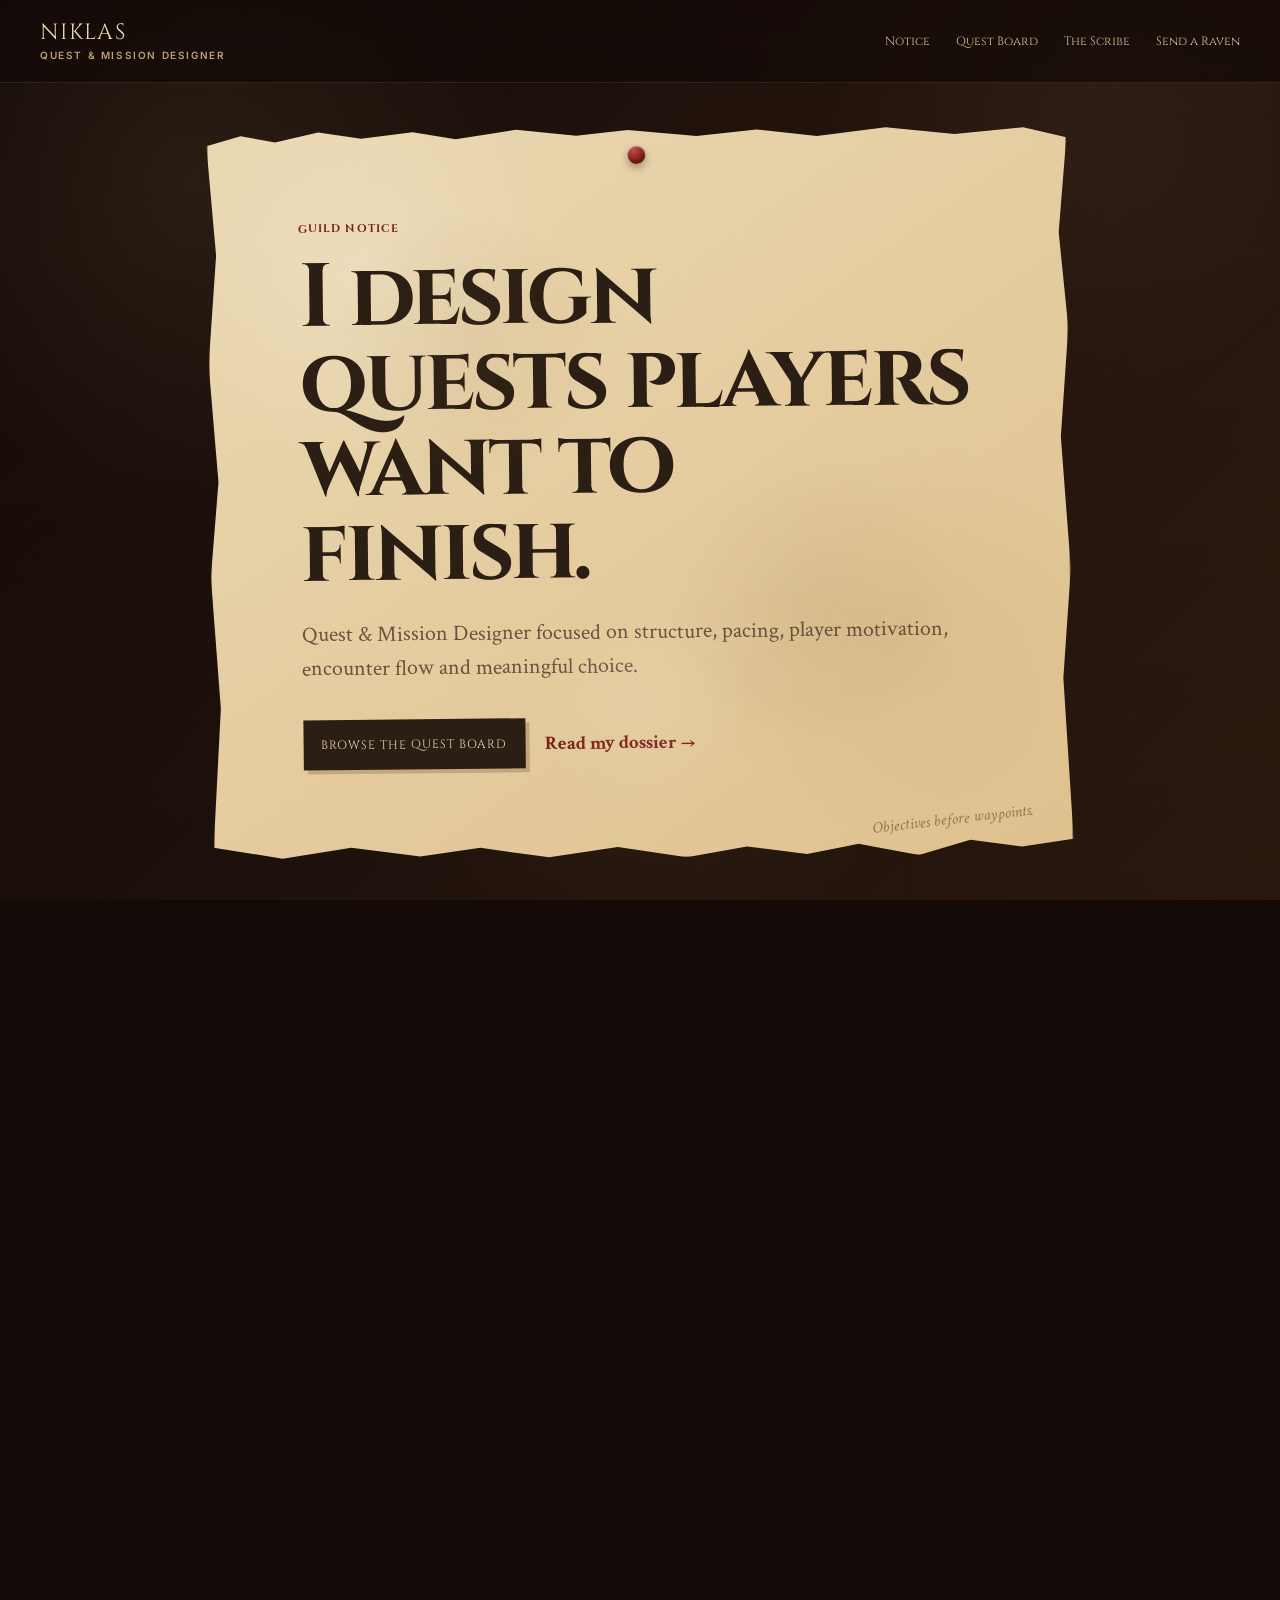
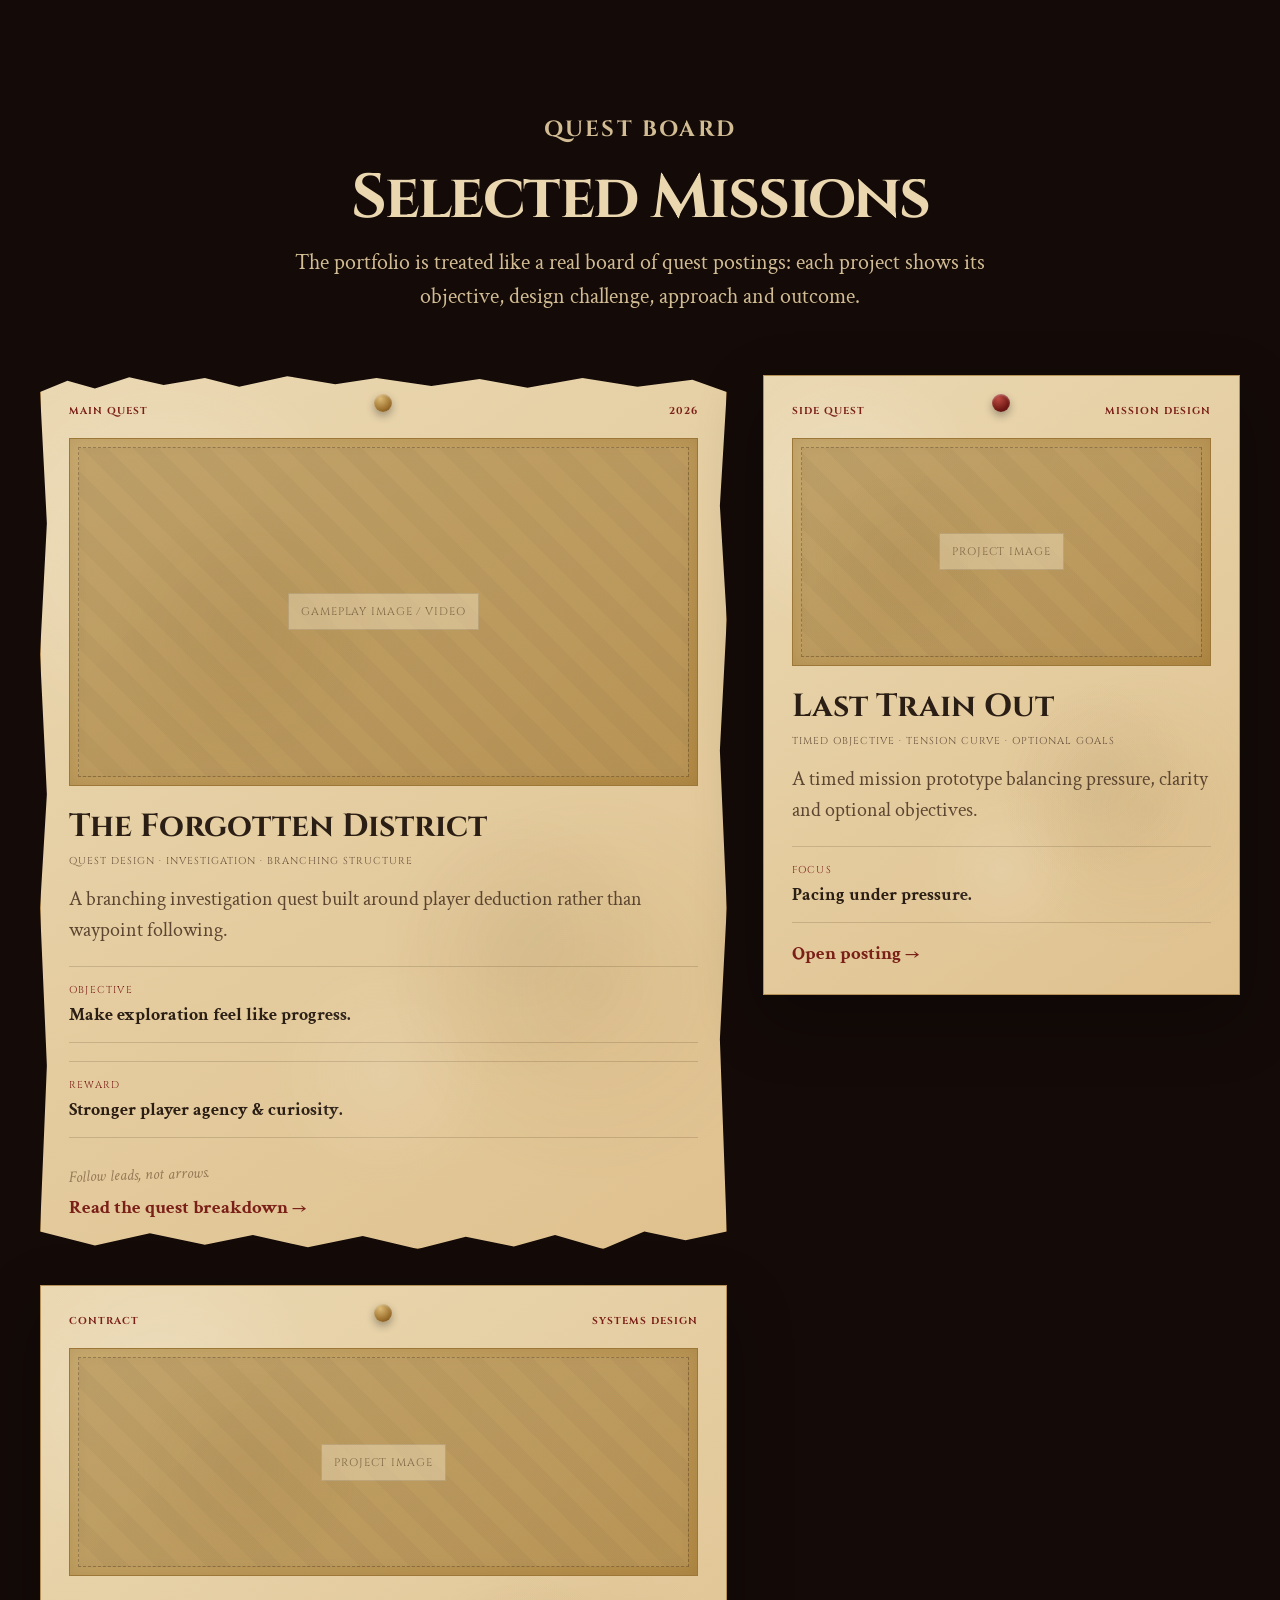
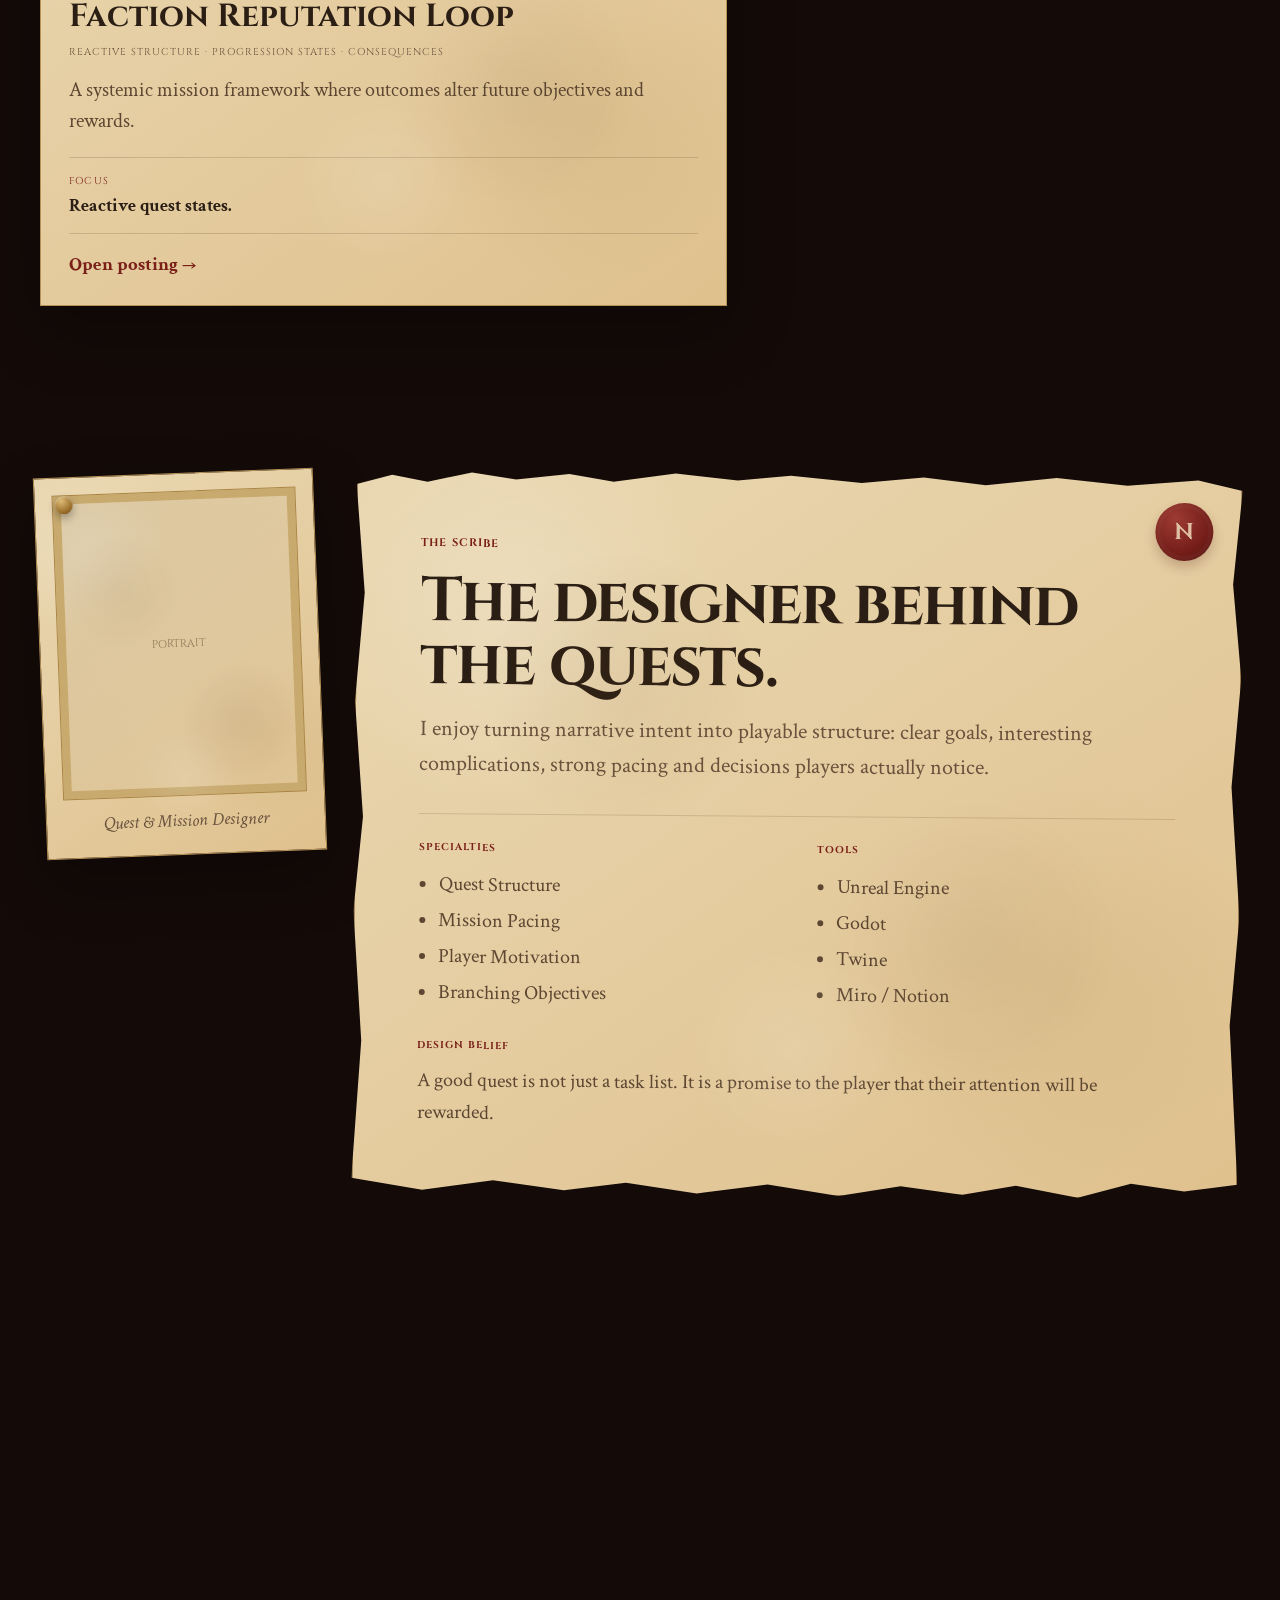
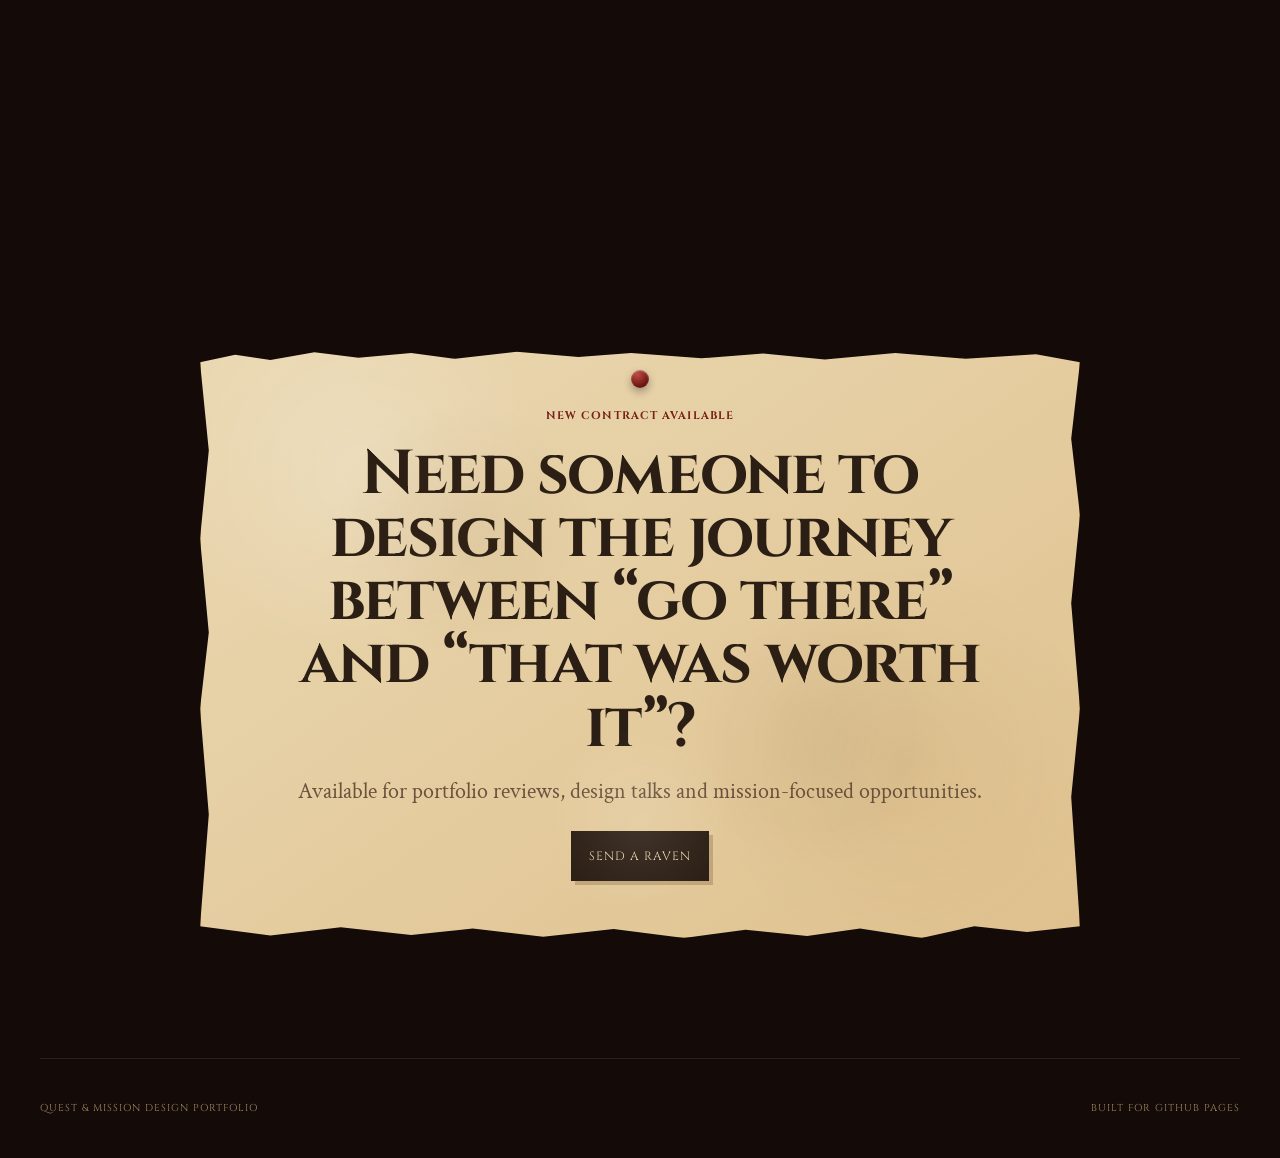
==== index.html @ b776a992 "Quest Watchout 2.0" ====
<!DOCTYPE html>
<html lang="en">
<head>
  <meta charset="UTF-8" />
  <meta name="viewport" content="width=device-width, initial-scale=1.0" />
  <meta name="description" content="Quest and Mission Design Portfolio" />
  <title>Niklas — Quest & Mission Designer</title>

  <link rel="preconnect" href="https://fonts.googleapis.com">
  <link rel="preconnect" href="https://fonts.gstatic.com" crossorigin>
  <link href="https://fonts.googleapis.com/css2?family=Cinzel:wght@500;600;700&family=Crimson+Text:wght@400;600;700&family=Inter:wght@400;500;600;700&display=swap" rel="stylesheet">
  <link rel="stylesheet" href="styles.css" />
</head>
<body>
  <div class="backdrop"></div>

  <header class="site-header">
    <div class="site-header-inner">
      <a class="brand" href="#top">
        <span class="brand-title">Niklas</span>
        <span class="brand-subtitle">Quest & Mission Designer</span>
      </a>

      <button class="mobile-menu-toggle" aria-expanded="false" aria-controls="nav-panel">
        <span></span>
        <span></span>
        <span></span>
      </button>

      <nav class="nav" id="nav-panel">
        <a href="#hero-stage">Notice</a>
        <a href="#quest-board">Quest Board</a>
        <a href="#scribe">The Scribe</a>
        <a href="#contact">Send a Raven</a>
      </nav>
    </div>
  </header>

  <main id="top">
    <section class="hero-stage scroll-section" id="hero-stage">
      <div class="hero-sticky">
        <div class="hero-sheet parchment torn reveal">
          <span class="pin red"></span>

          <p class="section-kicker">Guild Notice</p>
          <h1>I design quests players want to finish.</h1>
          <p class="lead">
            Quest & Mission Designer focused on structure, pacing, player motivation,
            encounter flow and meaningful choice.
          </p>

          <div class="hero-actions">
            <a href="#quest-board" class="ink-button">Browse the Quest Board</a>
            <a href="#scribe" class="text-link">Read my dossier →</a>
          </div>

          <div class="hero-margin-note">Objectives before waypoints.</div>
        </div>
      </div>
    </section>

    <section class="board-stage" id="quest-board">
      <div class="section-intro reveal">
        <p class="section-kicker">Quest Board</p>
        <h2>Selected Missions</h2>
        <p>
          The portfolio is treated like a real board of quest postings: each project shows its objective,
          design challenge, approach and outcome.
        </p>
      </div>

      <div class="board-layout">
        <article class="quest-card parchment torn reveal tilt-left">
          <span class="pin brass"></span>
          <div class="quest-tag-row">
            <span>Main Quest</span>
            <span>2026</span>
          </div>

          <div class="image-frame">
            <div class="image-placeholder">
              <span>Gameplay image / video</span>
            </div>
          </div>

          <h3>The Forgotten District</h3>
          <p class="quest-meta">Quest Design · Investigation · Branching Structure</p>
          <p>
            A branching investigation quest built around player deduction rather than waypoint following.
          </p>

          <div class="quest-detail">
            <span>Objective</span>
            <strong>Make exploration feel like progress.</strong>
          </div>

          <div class="quest-detail">
            <span>Reward</span>
            <strong>Stronger player agency & curiosity.</strong>
          </div>

          <div class="margin-scribble">Follow leads, not arrows.</div>
          <a href="#" class="text-link">Read the quest breakdown →</a>
        </article>

        <article class="quest-card parchment reveal tilt-right">
          <span class="pin red"></span>
          <div class="quest-tag-row">
            <span>Side Quest</span>
            <span>Mission Design</span>
          </div>

          <div class="image-frame">
            <div class="image-placeholder compact">
              <span>Project image</span>
            </div>
          </div>

          <h3>Last Train Out</h3>
          <p class="quest-meta">Timed Objective · Tension Curve · Optional Goals</p>
          <p>
            A timed mission prototype balancing pressure, clarity and optional objectives.
          </p>

          <div class="quest-detail">
            <span>Focus</span>
            <strong>Pacing under pressure.</strong>
          </div>

          <a href="#" class="text-link">Open posting →</a>
        </article>

        <article class="quest-card parchment reveal tilt-left-small">
          <span class="pin brass"></span>
          <div class="quest-tag-row">
            <span>Contract</span>
            <span>Systems Design</span>
          </div>

          <div class="image-frame">
            <div class="image-placeholder compact">
              <span>Project image</span>
            </div>
          </div>

          <h3>Faction Reputation Loop</h3>
          <p class="quest-meta">Reactive Structure · Progression States · Consequences</p>
          <p>
            A systemic mission framework where outcomes alter future objectives and rewards.
          </p>

          <div class="quest-detail">
            <span>Focus</span>
            <strong>Reactive quest states.</strong>
          </div>

          <a href="#" class="text-link">Open posting →</a>
        </article>
      </div>
    </section>

    <section class="scribe-stage scroll-section" id="scribe">
      <div class="scribe-sticky">
        <div class="dossier-wrap reveal">
          <div class="portrait-note parchment">
            <span class="pin brass side"></span>
            <div class="portrait-placeholder">Portrait</div>
            <p>Quest & Mission Designer</p>
          </div>

          <article class="dossier parchment torn">
            <span class="wax-seal">N</span>
            <p class="section-kicker">The Scribe</p>
            <h2>The designer behind the quests.</h2>
            <p class="dossier-lead">
              I enjoy turning narrative intent into playable structure: clear goals,
              interesting complications, strong pacing and decisions players actually notice.
            </p>

            <div class="dossier-grid">
              <div class="dossier-column">
                <span>Specialties</span>
                <ul>
                  <li>Quest Structure</li>
                  <li>Mission Pacing</li>
                  <li>Player Motivation</li>
                  <li>Branching Objectives</li>
                </ul>
              </div>

              <div class="dossier-column">
                <span>Tools</span>
                <ul>
                  <li>Unreal Engine</li>
                  <li>Godot</li>
                  <li>Twine</li>
                  <li>Miro / Notion</li>
                </ul>
              </div>

              <div class="dossier-column full">
                <span>Design Belief</span>
                <p>
                  A good quest is not just a task list. It is a promise to the player that their attention will be rewarded.
                </p>
              </div>
            </div>
          </article>
        </div>
      </div>
    </section>

    <section class="contact-stage" id="contact">
      <div class="contact-note parchment torn reveal">
        <span class="pin red"></span>
        <p class="section-kicker">New Contract Available</p>
        <h2>Need someone to design the journey between “go there” and “that was worth it”?</h2>
        <p>Available for portfolio reviews, design talks and mission-focused opportunities.</p>
        <a href="mailto:hello@example.com" class="ink-button">Send a Raven</a>
      </div>
    </section>
  </main>

  <footer class="site-footer">
    <span>Quest & Mission Design Portfolio</span>
    <span>Built for GitHub Pages</span>
  </footer>

  <script src="script.js"></script>
</body>
</html>
---- styles.css ----
/* =========================================================
   QUEST PORTFOLIO V2
   A higher-end notice board concept with scroll reveals
   and improved mobile behavior.
   ========================================================= */

:root {
  --bg-1: #140b08;
  --bg-2: #25140d;
  --bg-3: #362013;

  --paper: #ead8b2;
  --paper-2: #dfc18e;
  --paper-stain: rgba(122, 88, 40, .09);
  --paper-edge: #b69157;

  --ink: #2b1e14;
  --ink-soft: #6a523d;
  --gold: #b88c49;
  --red: #7a2018;
  --light: #f6ead2;

  --max-width: 1200px;
  --shadow: 0 24px 60px rgba(0,0,0,.32);
  --shadow-heavy: 0 42px 90px rgba(0,0,0,.42);
}

* {
  box-sizing: border-box;
}

html {
  scroll-behavior: smooth;
}

body {
  margin: 0;
  color: var(--ink);
  font-family: "Crimson Text", Georgia, serif;
  background: var(--bg-1);
  overflow-x: hidden;
}

a {
  color: inherit;
}

.backdrop {
  position: fixed;
  inset: 0;
  z-index: -5;
  background:
    radial-gradient(circle at 15% 20%, rgba(255,210,140,.08), transparent 25%),
    radial-gradient(circle at 85% 15%, rgba(255,245,200,.04), transparent 20%),
    radial-gradient(circle at 50% 80%, rgba(255,205,145,.05), transparent 28%),
    linear-gradient(180deg, rgba(0,0,0,.04), rgba(0,0,0,.25)),
    linear-gradient(135deg, var(--bg-1), var(--bg-2) 45%, var(--bg-3));
}

.backdrop::before,
.backdrop::after {
  content: "";
  position: absolute;
  inset: 0;
  pointer-events: none;
}

.backdrop::before {
  opacity: .24;
  background:
    repeating-linear-gradient(
      92deg,
      rgba(255,255,255,.02) 0 3px,
      transparent 3px 84px,
      rgba(0,0,0,.08) 84px 88px,
      transparent 88px 170px
    );
  mix-blend-mode: soft-light;
}

.backdrop::after {
  opacity: .18;
  background:
    radial-gradient(circle at 10% 30%, rgba(255,255,255,.18) 0 1px, transparent 1px 100%),
    radial-gradient(circle at 35% 75%, rgba(255,255,255,.14) 0 1px, transparent 1px 100%),
    radial-gradient(circle at 70% 25%, rgba(255,255,255,.12) 0 1px, transparent 1px 100%),
    radial-gradient(circle at 80% 80%, rgba(255,255,255,.1) 0 1px, transparent 1px 100%);
  background-size: 210px 210px, 260px 260px, 300px 300px, 340px 340px;
  filter: blur(.2px);
}

.site-header {
  position: sticky;
  top: 0;
  z-index: 50;
  border-bottom: 1px solid rgba(255,228,190,.10);
  background: rgba(18, 10, 8, .72);
  backdrop-filter: blur(16px);
}

.site-header-inner,
.section-intro,
.board-layout,
.contact-note,
.site-footer {
  width: min(calc(100% - 40px), var(--max-width));
  margin: 0 auto;
}

.site-header-inner {
  min-height: 82px;
  display: flex;
  align-items: center;
  justify-content: space-between;
  gap: 24px;
}

.brand {
  display: flex;
  flex-direction: column;
  text-decoration: none;
  color: #ead7b0;
}

.brand-title,
h1, h2, h3,
.nav {
  font-family: "Cinzel", serif;
}

.brand-title {
  font-size: 22px;
  line-height: 1;
  letter-spacing: .06em;
  text-transform: uppercase;
}

.brand-subtitle {
  margin-top: 5px;
  color: #bba07a;
  font-family: "Inter", sans-serif;
  font-size: 10px;
  font-weight: 600;
  letter-spacing: .16em;
  text-transform: uppercase;
}

.nav {
  display: flex;
  gap: 26px;
  font-size: 12px;
}

.nav a {
  color: #d8c39c;
  text-decoration: none;
  transition: color .2s ease;
}

.nav a:hover {
  color: var(--light);
}

.mobile-menu-toggle {
  display: none;
  width: 46px;
  height: 46px;
  padding: 0;
  background: transparent;
  border: 1px solid rgba(255,228,190,.16);
  border-radius: 10px;
  cursor: pointer;
}

.mobile-menu-toggle span {
  display: block;
  width: 18px;
  height: 1.5px;
  margin: 4px auto;
  background: #e5d0aa;
}

.scroll-section {
  position: relative;
  min-height: 150vh;
}

.hero-stage {
  min-height: 170vh;
}

.hero-sticky,
.scribe-sticky {
  position: sticky;
  top: 82px;
  min-height: calc(100vh - 82px);
  display: grid;
  place-items: center;
  padding: 30px 0;
}

.parchment {
  position: relative;
  background:
    radial-gradient(circle at 18% 20%, rgba(255,255,255,.20), transparent 22%),
    radial-gradient(circle at 80% 70%, rgba(141, 94, 23, .08), transparent 24%),
    linear-gradient(145deg, var(--paper), var(--paper-2));
  border: 1px solid var(--paper-edge);
  box-shadow: var(--shadow);
}

.parchment::before {
  content: "";
  position: absolute;
  inset: 0;
  background:
    radial-gradient(circle at 30% 30%, var(--paper-stain), transparent 18%),
    radial-gradient(circle at 70% 65%, rgba(77,55,27,.06), transparent 20%),
    radial-gradient(circle at 50% 80%, rgba(255,255,255,.12), transparent 15%);
  opacity: .85;
  pointer-events: none;
}

.torn {
  clip-path: polygon(
    0 2%, 4% .7%, 8% 1.6%, 13% .3%, 18% 1.2%, 24% .4%, 29% 1.4%, 36% .2%, 43% 1.1%,
    49% .4%, 57% 1.3%, 64% .5%, 71% 1.5%, 79% .4%, 87% 1.4%, 95% .6%, 100% 2%,
    99% 15%, 100% 28%, 99% 43%, 100% 61%, 99% 76%, 100% 98%,
    94% 99%, 88% 98%, 82% 100%, 75% 98.4%, 69% 99.7%, 62% 98.6%, 55% 100%,
    47% 98.5%, 39% 99.8%, 31% 98.4%, 24% 99.5%, 16% 98.2%, 8% 99.6%, 0 98%,
    1% 79%, 0 61%, 1% 48%, 0 32%, 1% 17%
  );
}

.pin {
  position: absolute;
  width: 18px;
  height: 18px;
  top: 18px;
  left: 50%;
  transform: translateX(-50%);
  border-radius: 50%;
  box-shadow:
    inset 0 1px 2px rgba(255,255,255,.38),
    0 4px 8px rgba(0,0,0,.32);
  z-index: 2;
}

.pin.side {
  left: 20px;
  top: 18px;
  transform: none;
}

.pin.red {
  background: radial-gradient(circle at 35% 25%, #be4c43, #6f1713 65%, #44110f);
}

.pin.brass {
  background: radial-gradient(circle at 35% 25%, #dcbb76, #9a6d2a 65%, #654215);
}

.section-kicker,
.quest-tag-row,
.quest-meta,
.dossier-column span,
.site-footer {
  font-family: "Cinzel", serif;
  text-transform: uppercase;
  letter-spacing: .10em;
}

.section-kicker {
  margin: 0 0 20px;
  color: var(--red);
  font-size: 11px;
  font-weight: 700;
}

h1, h2, h3, p {
  margin-top: 0;
}

h1 {
  max-width: 820px;
  margin-bottom: 22px;
  font-size: clamp(48px, 7vw, 96px);
  line-height: .95;
  letter-spacing: -.04em;
}

h2 {
  margin-bottom: 16px;
  font-size: clamp(38px, 5vw, 62px);
  line-height: 1.02;
  letter-spacing: -.03em;
}

h3 {
  margin-bottom: 10px;
  font-size: 32px;
  line-height: 1.08;
}

.lead,
.section-intro p,
.dossier-lead,
.contact-note > p:not(.section-kicker) {
  font-size: 22px;
  line-height: 1.55;
  color: var(--ink-soft);
}

.hero-sheet {
  width: min(860px, 100%);
  padding: clamp(44px, 7vw, 92px);
  transform: rotate(-.6deg);
  transition: transform .18s ease-out;
}

.hero-sheet.is-in-view {
  transform: rotate(-.45deg) translateY(0);
}

.hero-actions {
  display: flex;
  flex-wrap: wrap;
  align-items: center;
  gap: 20px;
  margin-top: 34px;
}

.ink-button {
  display: inline-flex;
  align-items: center;
  min-height: 50px;
  padding: 0 18px;
  background: var(--ink);
  color: #ead7af;
  text-decoration: none;
  font-family: "Cinzel", serif;
  font-size: 12px;
  text-transform: uppercase;
  letter-spacing: .08em;
  box-shadow: 4px 4px 0 rgba(88, 56, 24, .24);
}

.text-link {
  color: var(--red);
  text-decoration: none;
  font-weight: 700;
  font-size: 19px;
}

.hero-margin-note {
  position: absolute;
  right: 38px;
  bottom: 24px;
  font-style: italic;
  color: rgba(87,61,31,.56);
  transform: rotate(-6deg);
}

.section-intro {
  padding: 100px 0 38px;
  text-align: center;
  color: #ead7af;
}

.section-intro p {
  max-width: 720px;
  margin-left: auto;
  margin-right: auto;
  color: #d2bc94;
}

.board-layout {
  display: grid;
  grid-template-columns: 1.18fr .82fr;
  gap: 36px;
  align-items: start;
  padding-bottom: 120px;
}

.quest-card {
  padding: 28px;
  transition: transform .24s ease, box-shadow .24s ease, opacity .5s ease;
}

.quest-card:hover {
  box-shadow: var(--shadow-heavy);
}

.tilt-left {
  transform: rotate(-1.1deg);
}

.tilt-right {
  transform: rotate(.95deg);
}

.tilt-left-small {
  transform: rotate(-.75deg);
}

.image-frame {
  margin: 0 0 24px;
  padding: 8px;
  background: linear-gradient(145deg, #c9ab70, #b28a46);
  border: 1px solid #9c7737;
  box-shadow: inset 0 0 18px rgba(95,64,19,.14);
}

.image-placeholder {
  min-height: 330px;
  display: grid;
  place-items: center;
  border: 1px dashed rgba(65,43,19,.34);
  color: rgba(65,43,19,.58);
  font-family: "Cinzel", serif;
  font-size: 11px;
  letter-spacing: .08em;
  text-transform: uppercase;
  background:
    linear-gradient(135deg, rgba(92,65,36,.07), rgba(255,255,255,.08)),
    repeating-linear-gradient(45deg, transparent 0 18px, rgba(54,37,18,.04) 18px 36px);
}

.image-placeholder.compact {
  min-height: 210px;
}

.image-placeholder span {
  display: inline-block;
  padding: 10px 12px;
  background: rgba(234,216,178,.55);
  border: 1px solid rgba(66,46,22,.16);
}

.quest-tag-row {
  display: flex;
  justify-content: space-between;
  gap: 16px;
  margin-bottom: 20px;
  color: var(--red);
  font-size: 10px;
  font-weight: 700;
}

.quest-meta {
  margin-bottom: 16px;
  color: var(--ink-soft);
  font-size: 10px;
}

.quest-card > p:not(.quest-meta) {
  color: #5c4631;
  font-size: 20px;
  line-height: 1.55;
}

.quest-detail {
  margin: 18px 0;
  padding: 16px 0;
  border-top: 1px solid rgba(68,45,22,.18);
  border-bottom: 1px solid rgba(68,45,22,.18);
}

.quest-detail span {
  display: block;
  margin-bottom: 6px;
  color: var(--red);
  font-family: "Cinzel", serif;
  font-size: 10px;
  text-transform: uppercase;
  letter-spacing: .12em;
}

.quest-detail strong {
  font-size: 18px;
}

.margin-scribble {
  margin: 12px 0 18px;
  color: rgba(96,69,42,.6);
  font-style: italic;
  transform: rotate(-2deg);
}

.scribe-stage {
  min-height: 165vh;
}

.dossier-wrap {
  width: min(calc(100% - 40px), var(--max-width));
  display: grid;
  grid-template-columns: 280px 1fr;
  gap: 34px;
  align-items: start;
}

.portrait-note {
  padding: 18px;
  transform: rotate(-2.2deg);
}

.portrait-placeholder {
  aspect-ratio: 4 / 5;
  display: grid;
  place-items: center;
  background:
    linear-gradient(135deg, rgba(77,53,28,.09), rgba(255,255,255,.05));
  border: 8px solid #c8aa6f;
  outline: 1px solid #ab8544;
  color: rgba(70,49,27,.54);
  font-family: "Cinzel", serif;
  font-size: 11px;
  text-transform: uppercase;
}

.portrait-note p {
  margin: 14px 6px 4px;
  text-align: center;
  color: #6a533e;
  font-size: 18px;
  font-style: italic;
}

.dossier {
  padding: clamp(34px, 5vw, 66px);
  transform: rotate(.45deg);
}

.wax-seal {
  position: absolute;
  right: 28px;
  top: 26px;
  width: 58px;
  height: 58px;
  display: grid;
  place-items: center;
  border-radius: 50%;
  background:
    radial-gradient(circle at 35% 28%, #9d3b32, #731d18 62%, #4d1310);
  color: #dfc0a5;
  font-family: "Cinzel", serif;
  font-size: 23px;
  font-weight: 700;
  box-shadow:
    inset 0 0 0 5px rgba(255,255,255,.03),
    0 6px 12px rgba(71,20,16,.22);
}

.dossier-grid {
  display: grid;
  grid-template-columns: 1fr 1fr;
  gap: 28px 40px;
  margin-top: 32px;
  padding-top: 26px;
  border-top: 1px solid rgba(68,45,22,.16);
}

.dossier-column span {
  display: block;
  margin-bottom: 12px;
  color: var(--red);
  font-size: 10px;
  font-weight: 700;
}

.dossier-column ul {
  margin: 0;
  padding-left: 20px;
  color: #5d4732;
  font-size: 20px;
  line-height: 1.8;
}

.dossier-column.full {
  grid-column: 1 / -1;
}

.dossier-column.full p {
  margin-bottom: 0;
  color: #5d4732;
  font-size: 20px;
  line-height: 1.6;
}

.contact-stage {
  padding: 40px 0 120px;
}

.contact-note {
  max-width: 880px;
  padding: 56px;
  text-align: center;
  transform: rotate(-.55deg);
}

.contact-note h2 {
  max-width: 720px;
  margin-left: auto;
  margin-right: auto;
}

.site-footer {
  min-height: 100px;
  display: flex;
  align-items: center;
  justify-content: space-between;
  gap: 20px;
  border-top: 1px solid rgba(255,228,190,.10);
  color: #9f8764;
  font-size: 10px;
  text-transform: uppercase;
}

/* Reveal effects */
.reveal {
  opacity: 0;
  transform: translateY(40px);
  transition: opacity .7s ease, transform .7s ease;
}

.reveal.is-in-view {
  opacity: 1;
  transform: translateY(0);
}

/* Mobile */
@media (max-width: 920px) {
  .board-layout,
  .dossier-wrap {
    grid-template-columns: 1fr;
  }

  .portrait-note {
    width: min(280px, 70%);
  }

  .scroll-section,
  .hero-stage,
  .scribe-stage {
    min-height: auto;
  }

  .hero-sticky,
  .scribe-sticky {
    position: relative;
    top: 0;
    min-height: auto;
    padding: 60px 0 0;
  }
}

@media (max-width: 760px) {
  .mobile-menu-toggle {
    display: block;
  }

  .nav {
    position: absolute;
    top: calc(100% + 10px);
    left: 20px;
    right: 20px;
    display: none;
    flex-direction: column;
    gap: 0;
    padding: 12px;
    border: 1px solid rgba(255,228,190,.12);
    background: rgba(26, 14, 10, .96);
    box-shadow: 0 20px 50px rgba(0,0,0,.24);
  }

  .nav.open {
    display: flex;
  }

  .nav a {
    padding: 14px 12px;
    border-bottom: 1px solid rgba(255,228,190,.08);
  }

  .nav a:last-child {
    border-bottom: 0;
  }

  .site-header-inner,
  .section-intro,
  .board-layout,
  .contact-note,
  .site-footer,
  .dossier-wrap {
    width: min(calc(100% - 24px), var(--max-width));
  }

  .hero-sheet {
    width: 100%;
    padding: 42px 26px 60px;
    transform: none;
  }

  .hero-margin-note {
    position: static;
    margin-top: 18px;
    transform: none;
  }

  .section-intro {
    padding-top: 70px;
  }

  .quest-card,
  .contact-note {
    padding: 24px;
  }

  .dossier {
    padding: 28px 24px;
    transform: none;
  }

  .wax-seal {
    width: 48px;
    height: 48px;
    font-size: 18px;
    right: 18px;
    top: 18px;
  }

  .dossier-grid {
    grid-template-columns: 1fr;
  }

  .text-link {
    font-size: 18px;
  }

  .lead,
  .section-intro p,
  .dossier-lead,
  .contact-note > p:not(.section-kicker),
  .quest-card > p:not(.quest-meta),
  .dossier-column ul,
  .dossier-column.full p {
    font-size: 18px;
  }

  h1 {
    font-size: clamp(42px, 11vw, 70px);
  }

  h2 {
    font-size: clamp(34px, 9vw, 54px);
  }

  h3 {
    font-size: 28px;
  }

  .image-placeholder {
    min-height: 240px;
  }

  .image-placeholder.compact {
    min-height: 190px;
  }

  .site-footer {
    min-height: auto;
    padding: 26px 0 34px;
    flex-direction: column;
    align-items: flex-start;
    justify-content: center;
  }
}

@media (max-width: 420px) {
  .ink-button {
    width: 100%;
    justify-content: center;
  }

  .hero-actions {
    align-items: stretch;
  }

  .portrait-note {
    width: 100%;
  }
}

@media (prefers-reduced-motion: reduce) {
  html {
    scroll-behavior: auto;
  }

  .reveal,
  .reveal.is-in-view,
  .quest-card,
  .hero-sheet {
    transition: none;
    transform: none !important;
    opacity: 1 !important;
  }
}
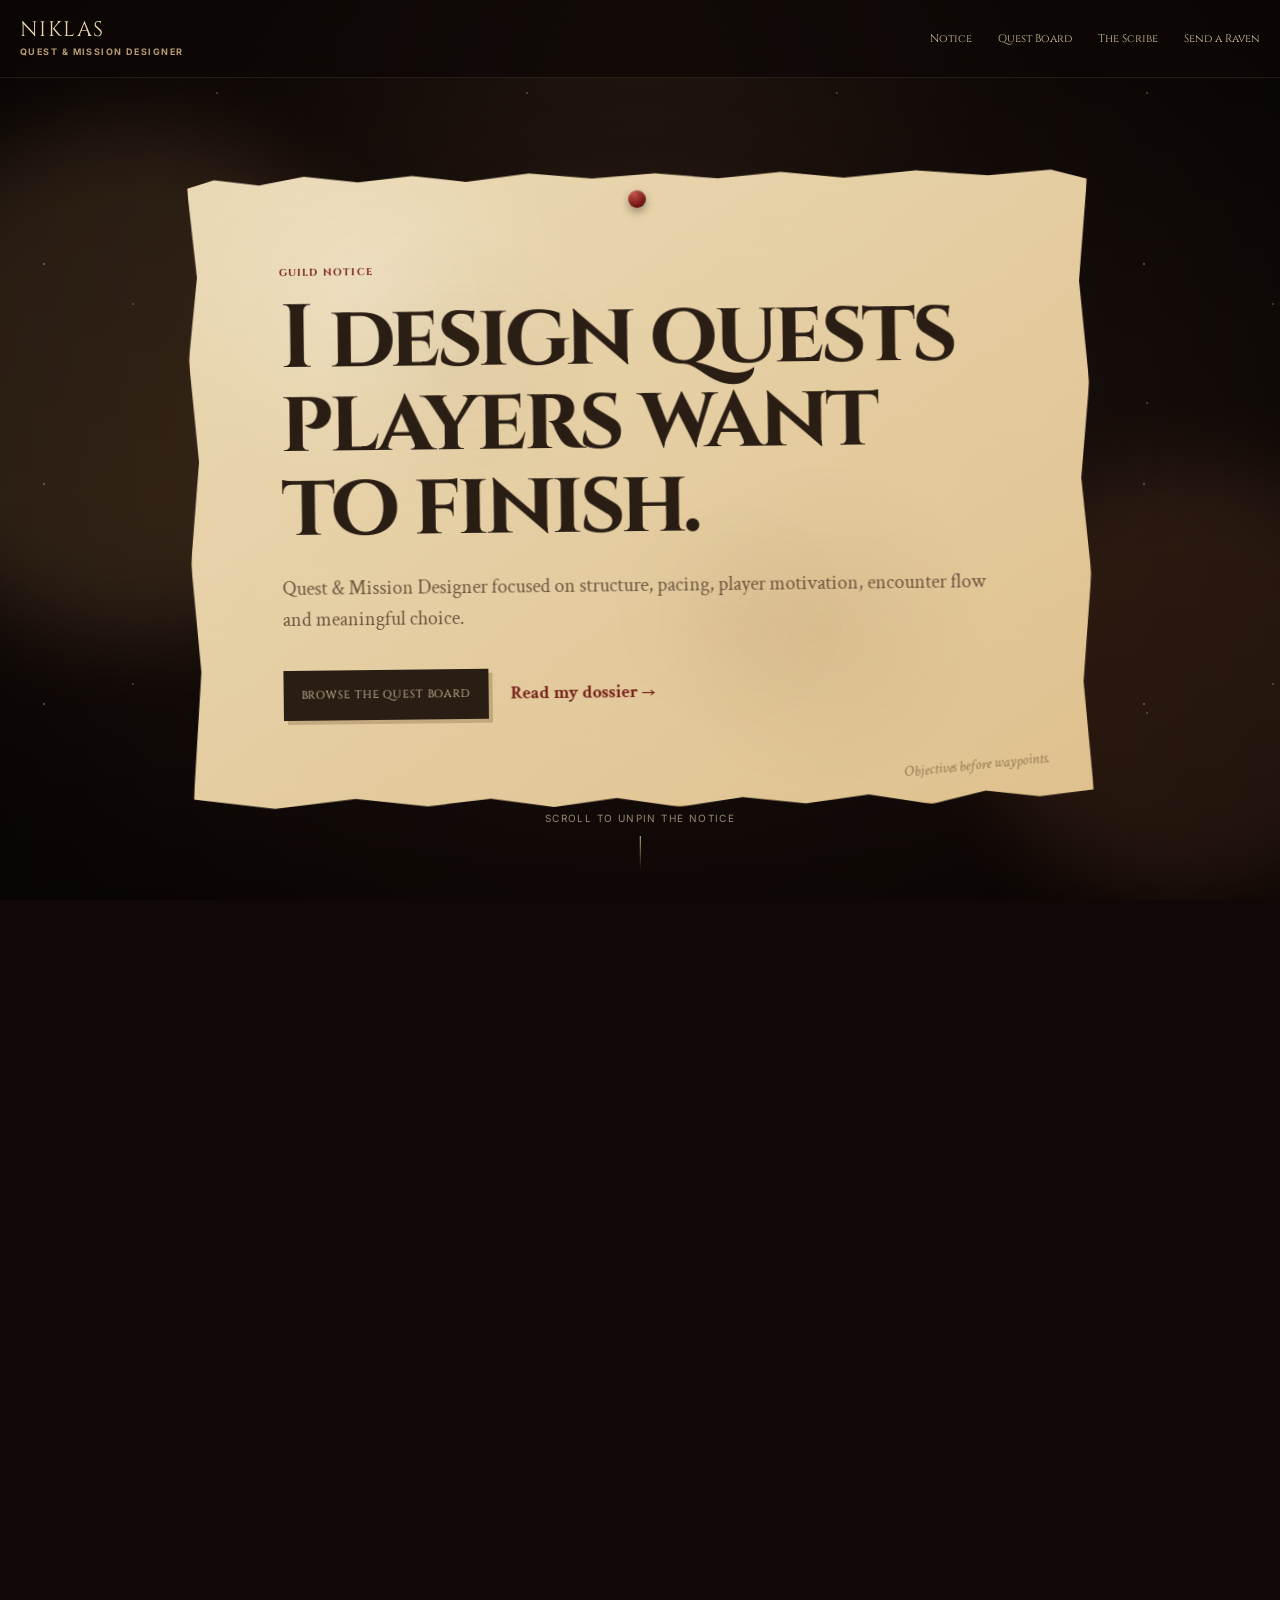
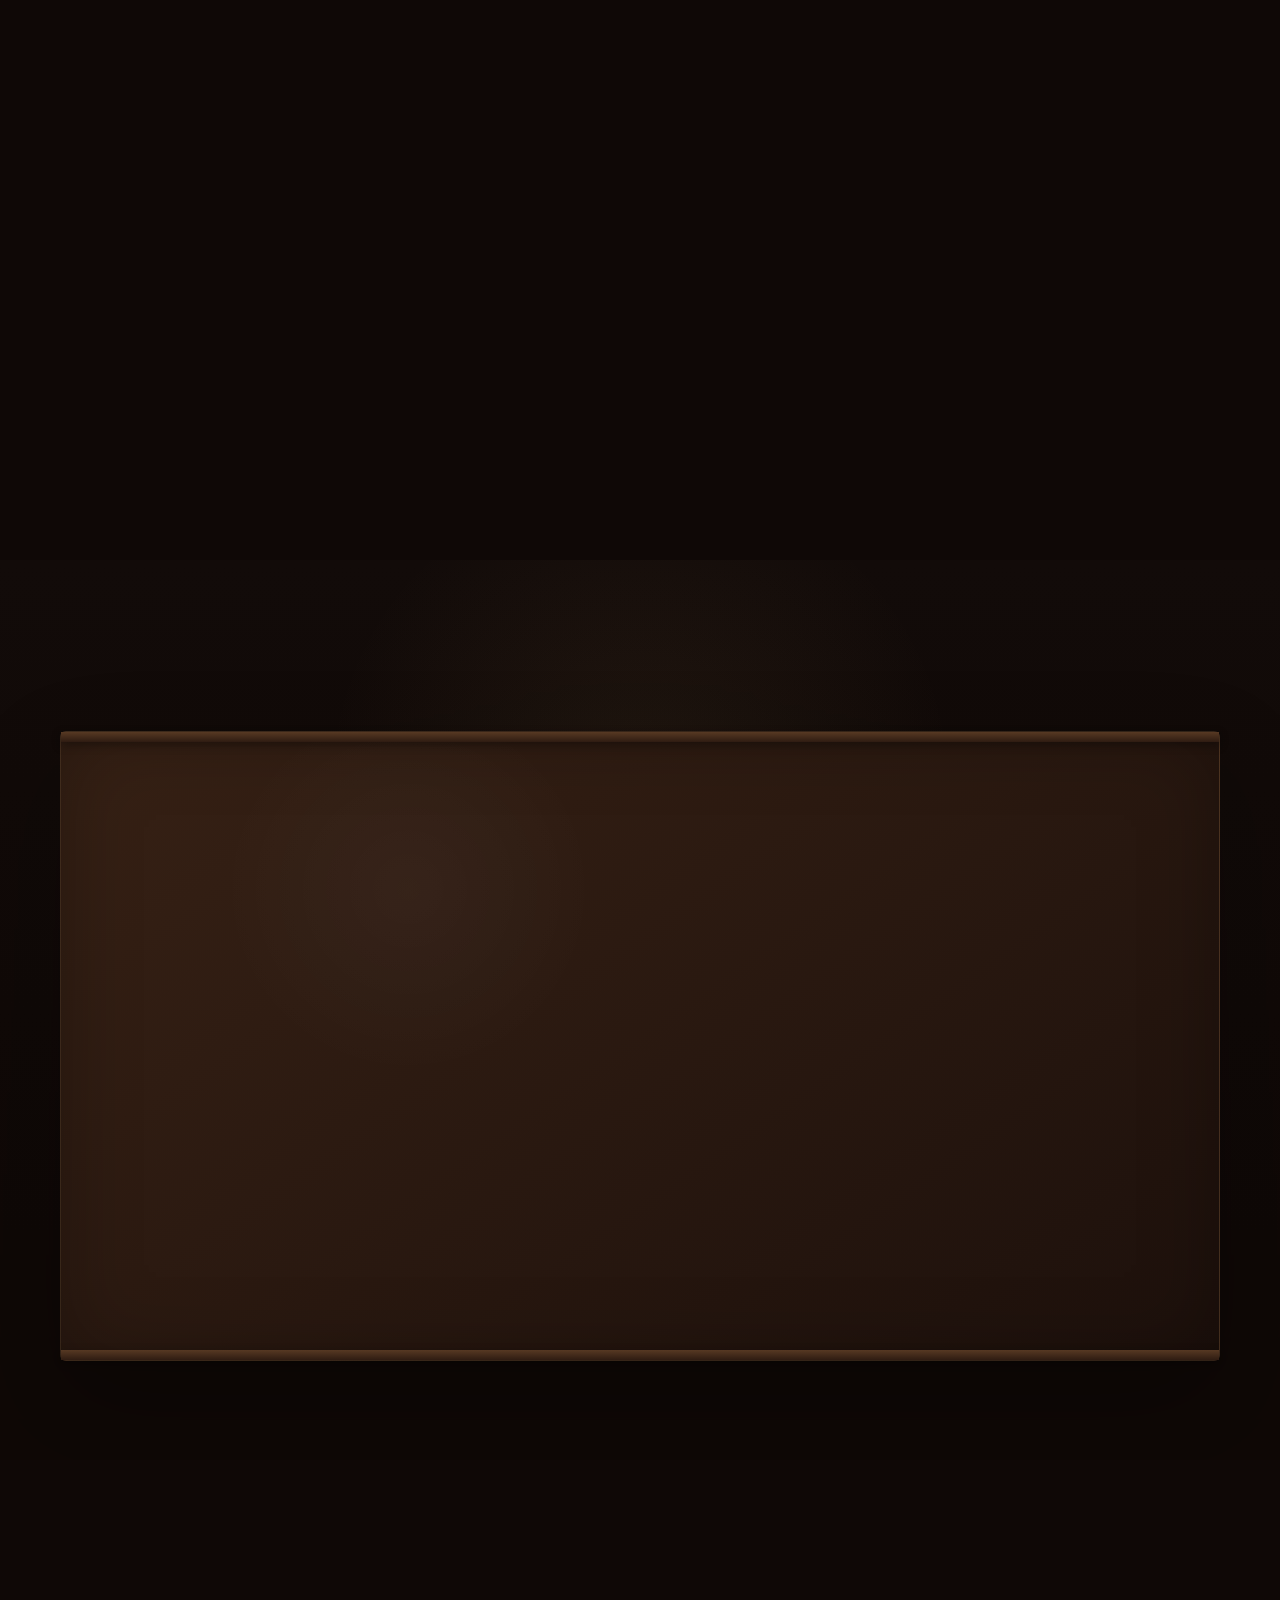
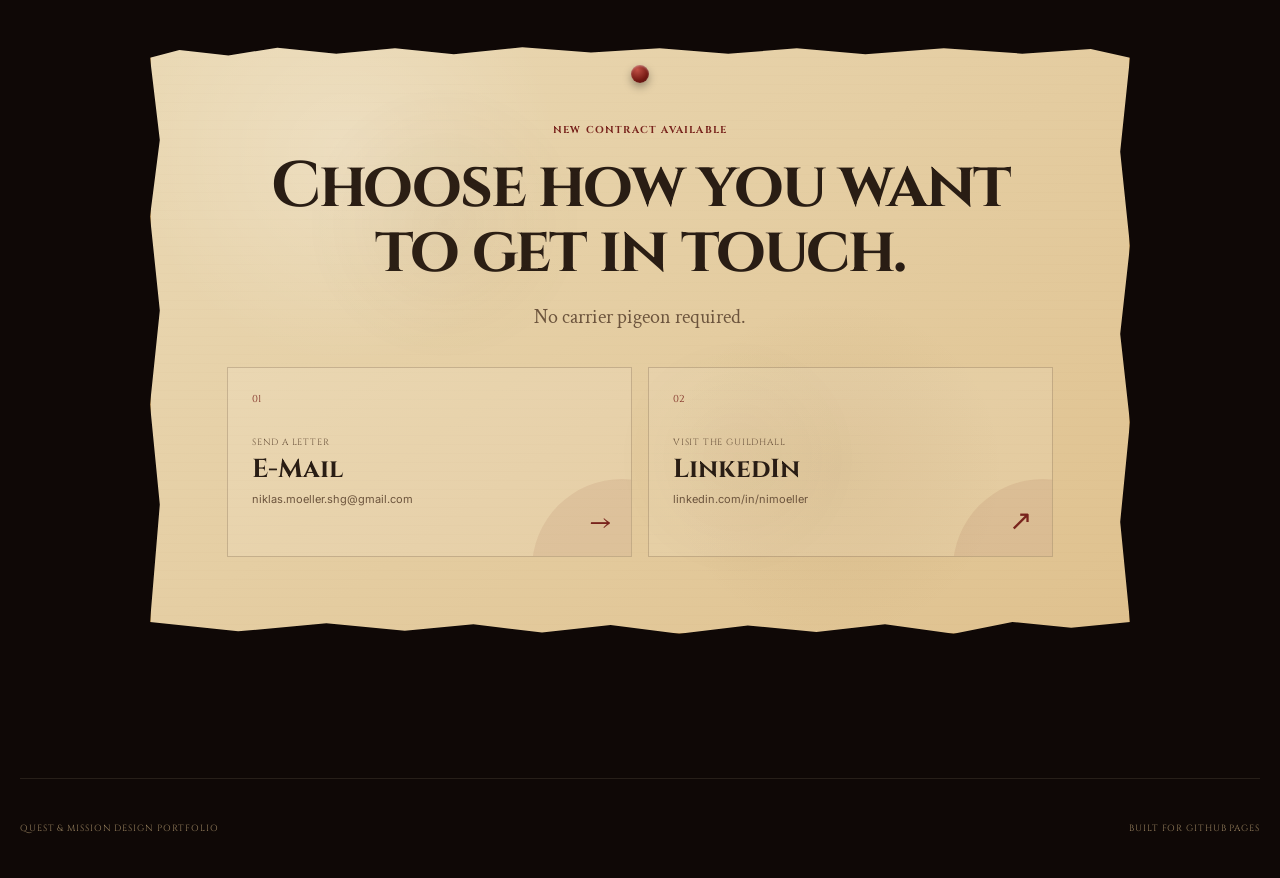
==== commit 867d28cb: "Version 3.0" ====
--- a/index.html
+++ b/index.html
@@ -9,10 +9,18 @@
   <link rel="preconnect" href="https://fonts.googleapis.com">
   <link rel="preconnect" href="https://fonts.gstatic.com" crossorigin>
   <link href="https://fonts.googleapis.com/css2?family=Cinzel:wght@500;600;700&family=Crimson+Text:wght@400;600;700&family=Inter:wght@400;500;600;700&display=swap" rel="stylesheet">
+
   <link rel="stylesheet" href="styles.css" />
 </head>
+
 <body>
-  <div class="backdrop"></div>
+  <div class="world-bg" aria-hidden="true">
+    <div class="vignette"></div>
+    <div class="light-pool light-a"></div>
+    <div class="light-pool light-b"></div>
+    <div class="dust dust-a"></div>
+    <div class="dust dust-b"></div>
+  </div>
 
   <header class="site-header">
     <div class="site-header-inner">
@@ -21,14 +29,12 @@
         <span class="brand-subtitle">Quest & Mission Designer</span>
       </a>
 
-      <button class="mobile-menu-toggle" aria-expanded="false" aria-controls="nav-panel">
-        <span></span>
-        <span></span>
-        <span></span>
+      <button class="mobile-menu-toggle" aria-expanded="false" aria-controls="nav-panel" aria-label="Open navigation">
+        <span></span><span></span><span></span>
       </button>
 
       <nav class="nav" id="nav-panel">
-        <a href="#hero-stage">Notice</a>
+        <a href="#hero">Notice</a>
         <a href="#quest-board">Quest Board</a>
         <a href="#scribe">The Scribe</a>
         <a href="#contact">Send a Raven</a>
@@ -37,144 +43,168 @@
   </header>
 
   <main id="top">
-    <section class="hero-stage scroll-section" id="hero-stage">
-      <div class="hero-sticky">
-        <div class="hero-sheet parchment torn reveal">
+
+    <!-- HERO SCENE -->
+    <section class="scene hero-scene" id="hero">
+      <div class="scene-sticky">
+        <div class="hero-glow" aria-hidden="true"></div>
+
+        <article class="parchment torn hero-paper" id="heroPaper">
           <span class="pin red"></span>
 
           <p class="section-kicker">Guild Notice</p>
           <h1>I design quests players want to finish.</h1>
+
           <p class="lead">
             Quest & Mission Designer focused on structure, pacing, player motivation,
             encounter flow and meaningful choice.
           </p>
 
           <div class="hero-actions">
-            <a href="#quest-board" class="ink-button">Browse the Quest Board</a>
-            <a href="#scribe" class="text-link">Read my dossier →</a>
+            <a class="ink-button" href="#quest-board">Browse the Quest Board</a>
+            <a class="text-link" href="#scribe">Read my dossier →</a>
           </div>
 
-          <div class="hero-margin-note">Objectives before waypoints.</div>
-        </div>
-      </div>
-    </section>
-
-    <section class="board-stage" id="quest-board">
-      <div class="section-intro reveal">
-        <p class="section-kicker">Quest Board</p>
-        <h2>Selected Missions</h2>
-        <p>
-          The portfolio is treated like a real board of quest postings: each project shows its objective,
-          design challenge, approach and outcome.
-        </p>
-      </div>
-
-      <div class="board-layout">
-        <article class="quest-card parchment torn reveal tilt-left">
-          <span class="pin brass"></span>
-          <div class="quest-tag-row">
-            <span>Main Quest</span>
-            <span>2026</span>
-          </div>
-
-          <div class="image-frame">
-            <div class="image-placeholder">
-              <span>Gameplay image / video</span>
-            </div>
-          </div>
-
-          <h3>The Forgotten District</h3>
-          <p class="quest-meta">Quest Design · Investigation · Branching Structure</p>
-          <p>
-            A branching investigation quest built around player deduction rather than waypoint following.
-          </p>
-
-          <div class="quest-detail">
-            <span>Objective</span>
-            <strong>Make exploration feel like progress.</strong>
-          </div>
-
-          <div class="quest-detail">
-            <span>Reward</span>
-            <strong>Stronger player agency & curiosity.</strong>
-          </div>
-
-          <div class="margin-scribble">Follow leads, not arrows.</div>
-          <a href="#" class="text-link">Read the quest breakdown →</a>
+          <div class="scribble">Objectives before waypoints.</div>
         </article>
 
-        <article class="quest-card parchment reveal tilt-right">
-          <span class="pin red"></span>
-          <div class="quest-tag-row">
-            <span>Side Quest</span>
-            <span>Mission Design</span>
-          </div>
-
-          <div class="image-frame">
-            <div class="image-placeholder compact">
-              <span>Project image</span>
-            </div>
-          </div>
-
-          <h3>Last Train Out</h3>
-          <p class="quest-meta">Timed Objective · Tension Curve · Optional Goals</p>
-          <p>
-            A timed mission prototype balancing pressure, clarity and optional objectives.
-          </p>
-
-          <div class="quest-detail">
-            <span>Focus</span>
-            <strong>Pacing under pressure.</strong>
-          </div>
-
-          <a href="#" class="text-link">Open posting →</a>
-        </article>
-
-        <article class="quest-card parchment reveal tilt-left-small">
-          <span class="pin brass"></span>
-          <div class="quest-tag-row">
-            <span>Contract</span>
-            <span>Systems Design</span>
-          </div>
-
-          <div class="image-frame">
-            <div class="image-placeholder compact">
-              <span>Project image</span>
-            </div>
-          </div>
-
-          <h3>Faction Reputation Loop</h3>
-          <p class="quest-meta">Reactive Structure · Progression States · Consequences</p>
-          <p>
-            A systemic mission framework where outcomes alter future objectives and rewards.
-          </p>
-
-          <div class="quest-detail">
-            <span>Focus</span>
-            <strong>Reactive quest states.</strong>
-          </div>
-
-          <a href="#" class="text-link">Open posting →</a>
-        </article>
-      </div>
-    </section>
-
-    <section class="scribe-stage scroll-section" id="scribe">
-      <div class="scribe-sticky">
-        <div class="dossier-wrap reveal">
-          <div class="portrait-note parchment">
-            <span class="pin brass side"></span>
+        <div class="scroll-hint" id="scrollHint">
+          <span>Scroll to unpin the notice</span>
+          <i></i>
+        </div>
+      </div>
+    </section>
+
+    <!-- QUEST BOARD SCENE -->
+    <section class="scene board-scene" id="quest-board">
+      <div class="scene-sticky board-sticky">
+        <div class="board-heading" id="boardHeading">
+          <p class="section-kicker">Guild Notice Board</p>
+          <h2>Selected Missions</h2>
+          <p>Each project is treated like a quest posting: challenge, objective, approach and outcome.</p>
+        </div>
+
+        <div class="quest-board-shell">
+          <div class="board-rail top"></div>
+          <div class="board-rail bottom"></div>
+
+          <article class="quest-paper parchment card-main" id="questMain">
+            <span class="pin brass"></span>
+
+            <div class="quest-tag-row">
+              <span>Main Quest</span>
+              <span>2026</span>
+            </div>
+
+            <div class="image-frame large">
+              <div class="image-placeholder">Gameplay image / video</div>
+            </div>
+
+            <h3>The Forgotten District</h3>
+            <p class="quest-meta">Quest Design · Investigation · Branching Structure</p>
+            <p class="quest-body">
+              A branching investigation quest built around player deduction rather than waypoint following.
+            </p>
+
+            <div class="quest-detail">
+              <span>Objective</span>
+              <strong>Make exploration feel like progress.</strong>
+            </div>
+
+            <div class="quest-detail">
+              <span>Reward</span>
+              <strong>Stronger player agency and curiosity.</strong>
+            </div>
+
+            <div class="margin-note">Follow leads, not arrows.</div>
+            <a href="#" class="text-link">Read the quest breakdown →</a>
+          </article>
+
+          <article class="quest-paper parchment card-side" id="questSide">
+            <span class="pin red"></span>
+
+            <div class="quest-tag-row">
+              <span>Side Quest</span>
+              <span>Mission Design</span>
+            </div>
+
+            <div class="image-frame">
+              <div class="image-placeholder compact">Project image</div>
+            </div>
+
+            <h3>Last Train Out</h3>
+            <p class="quest-meta">Timed Objective · Tension Curve · Optional Goals</p>
+            <p class="quest-body">
+              A timed mission prototype balancing pressure, clarity and optional objectives.
+            </p>
+
+            <div class="quest-detail">
+              <span>Focus</span>
+              <strong>Pacing under pressure.</strong>
+            </div>
+
+            <a href="#" class="text-link">Open posting →</a>
+          </article>
+
+          <article class="quest-paper parchment card-contract" id="questContract">
+            <span class="pin brass"></span>
+
+            <div class="quest-tag-row">
+              <span>Contract</span>
+              <span>Systems Design</span>
+            </div>
+
+            <div class="image-frame">
+              <div class="image-placeholder compact">Project image</div>
+            </div>
+
+            <h3>Faction Reputation Loop</h3>
+            <p class="quest-meta">Reactive Structure · Progression States · Consequences</p>
+            <p class="quest-body">
+              A systemic mission framework where outcomes alter future objectives and rewards.
+            </p>
+
+            <div class="quest-detail">
+              <span>Focus</span>
+              <strong>Reactive quest states.</strong>
+            </div>
+
+            <a href="#" class="text-link">Open posting →</a>
+          </article>
+        </div>
+
+        <div class="chapter-mark" id="chapterMark">
+          <span>Chapter II</span>
+          <strong>The Work</strong>
+        </div>
+      </div>
+    </section>
+
+    <!-- SCRIBE / ABOUT SCENE -->
+    <section class="scene scribe-scene" id="scribe">
+      <div class="scene-sticky scribe-sticky">
+
+        <div class="scribe-title" id="scribeTitle">
+          <p class="section-kicker">Guild Record</p>
+          <h2>The Scribe Behind the Quests</h2>
+        </div>
+
+        <div class="dossier-stage">
+          <article class="portrait-card parchment" id="portraitCard">
+            <span class="pin brass side-pin"></span>
             <div class="portrait-placeholder">Portrait</div>
             <p>Quest & Mission Designer</p>
-          </div>
-
-          <article class="dossier parchment torn">
+          </article>
+
+          <article class="dossier parchment torn" id="dossier">
             <span class="wax-seal">N</span>
-            <p class="section-kicker">The Scribe</p>
-            <h2>The designer behind the quests.</h2>
+
+            <p class="section-kicker">Designer Dossier</p>
+            <h2>Turning narrative intent into playable structure.</h2>
+
             <p class="dossier-lead">
-              I enjoy turning narrative intent into playable structure: clear goals,
-              interesting complications, strong pacing and decisions players actually notice.
+              Clear goals, interesting complications, strong pacing and decisions
+              players actually notice.
             </p>
 
             <div class="dossier-grid">
@@ -201,7 +231,8 @@
               <div class="dossier-column full">
                 <span>Design Belief</span>
                 <p>
-                  A good quest is not just a task list. It is a promise to the player that their attention will be rewarded.
+                  A good quest is not a task list. It is a promise to the player
+                  that their attention will be rewarded.
                 </p>
               </div>
             </div>
@@ -210,13 +241,37 @@
       </div>
     </section>
 
-    <section class="contact-stage" id="contact">
-      <div class="contact-note parchment torn reveal">
-        <span class="pin red"></span>
-        <p class="section-kicker">New Contract Available</p>
-        <h2>Need someone to design the journey between “go there” and “that was worth it”?</h2>
-        <p>Available for portfolio reviews, design talks and mission-focused opportunities.</p>
-        <a href="mailto:hello@example.com" class="ink-button">Send a Raven</a>
+    <!-- CONTACT SCENE -->
+    <section class="contact-scene" id="contact">
+      <div class="contact-wrap">
+        <article class="parchment torn contact-note">
+          <span class="pin red"></span>
+
+          <p class="section-kicker">New Contract Available</p>
+          <h2>Choose how you want to get in touch.</h2>
+
+          <p class="contact-copy">
+            No carrier pigeon required.
+          </p>
+
+          <div class="choice-grid">
+            <a class="choice-card" href="mailto:niklas.moeller.shg@gmail.com">
+              <span class="choice-number">01</span>
+              <span class="choice-label">Send a Letter</span>
+              <strong>E-Mail</strong>
+              <small>niklas.moeller.shg@gmail.com</small>
+              <span class="choice-arrow">→</span>
+            </a>
+
+            <a class="choice-card" href="https://www.linkedin.com/in/nimoeller/" target="_blank" rel="noopener noreferrer">
+              <span class="choice-number">02</span>
+              <span class="choice-label">Visit the Guildhall</span>
+              <strong>LinkedIn</strong>
+              <small>linkedin.com/in/nimoeller</small>
+              <span class="choice-arrow">↗</span>
+            </a>
+          </div>
+        </article>
       </div>
     </section>
   </main>
--- a/styles.css
+++ b/styles.css
@@ -1,146 +1,164 @@
-/* =========================================================
-   QUEST PORTFOLIO V2
-   A higher-end notice board concept with scroll reveals
-   and improved mobile behavior.
-   ========================================================= */
+/* ==========================================================
+   QUEST PORTFOLIO V3
+   Scroll choreography / smoother animation / mobile fallback
+   ========================================================== */
 
 :root {
-  --bg-1: #140b08;
-  --bg-2: #25140d;
-  --bg-3: #362013;
-
-  --paper: #ead8b2;
+  --bg-0: #0f0806;
+  --bg-1: #17100c;
+  --bg-2: #25170f;
+  --bg-3: #392517;
+
+  --paper: #ead9b5;
   --paper-2: #dfc18e;
-  --paper-stain: rgba(122, 88, 40, .09);
-  --paper-edge: #b69157;
-
-  --ink: #2b1e14;
-  --ink-soft: #6a523d;
-  --gold: #b88c49;
-  --red: #7a2018;
-  --light: #f6ead2;
-
-  --max-width: 1200px;
-  --shadow: 0 24px 60px rgba(0,0,0,.32);
-  --shadow-heavy: 0 42px 90px rgba(0,0,0,.42);
-}
-
-* {
-  box-sizing: border-box;
-}
-
-html {
-  scroll-behavior: smooth;
-}
+  --paper-edge: #ae8b55;
+
+  --ink: #291d14;
+  --ink-soft: #6c543d;
+  --red: #78231c;
+  --gold: #b48b4a;
+  --light: #f7ecd6;
+
+  --max-width: 1240px;
+  --header-h: 78px;
+  --shadow: 0 28px 70px rgba(0,0,0,.34);
+  --shadow-heavy: 0 42px 110px rgba(0,0,0,.48);
+}
+
+* { box-sizing: border-box; }
+
+html { scroll-behavior: smooth; }
 
 body {
   margin: 0;
+  overflow-x: hidden;
   color: var(--ink);
   font-family: "Crimson Text", Georgia, serif;
-  background: var(--bg-1);
-  overflow-x: hidden;
-}
-
-a {
-  color: inherit;
-}
-
-.backdrop {
+  background: var(--bg-0);
+}
+
+a { color: inherit; }
+
+/* ---------- ambient background ---------- */
+
+.world-bg {
   position: fixed;
   inset: 0;
-  z-index: -5;
+  z-index: -10;
+  overflow: hidden;
   background:
-    radial-gradient(circle at 15% 20%, rgba(255,210,140,.08), transparent 25%),
-    radial-gradient(circle at 85% 15%, rgba(255,245,200,.04), transparent 20%),
-    radial-gradient(circle at 50% 80%, rgba(255,205,145,.05), transparent 28%),
-    linear-gradient(180deg, rgba(0,0,0,.04), rgba(0,0,0,.25)),
-    linear-gradient(135deg, var(--bg-1), var(--bg-2) 45%, var(--bg-3));
-}
-
-.backdrop::before,
-.backdrop::after {
-  content: "";
+    radial-gradient(circle at 50% -10%, rgba(236,186,112,.09), transparent 35%),
+    linear-gradient(180deg, #130b08 0%, #1d120d 55%, #110907 100%);
+}
+
+.vignette {
   position: absolute;
   inset: 0;
-  pointer-events: none;
-}
-
-.backdrop::before {
-  opacity: .24;
-  background:
-    repeating-linear-gradient(
-      92deg,
-      rgba(255,255,255,.02) 0 3px,
-      transparent 3px 84px,
-      rgba(0,0,0,.08) 84px 88px,
-      transparent 88px 170px
-    );
-  mix-blend-mode: soft-light;
-}
-
-.backdrop::after {
-  opacity: .18;
-  background:
-    radial-gradient(circle at 10% 30%, rgba(255,255,255,.18) 0 1px, transparent 1px 100%),
-    radial-gradient(circle at 35% 75%, rgba(255,255,255,.14) 0 1px, transparent 1px 100%),
-    radial-gradient(circle at 70% 25%, rgba(255,255,255,.12) 0 1px, transparent 1px 100%),
-    radial-gradient(circle at 80% 80%, rgba(255,255,255,.1) 0 1px, transparent 1px 100%);
-  background-size: 210px 210px, 260px 260px, 300px 300px, 340px 340px;
-  filter: blur(.2px);
-}
+  background: radial-gradient(circle, transparent 35%, rgba(0,0,0,.58) 100%);
+}
+
+.light-pool {
+  position: absolute;
+  border-radius: 50%;
+  filter: blur(40px);
+  opacity: .14;
+}
+
+.light-a {
+  width: 40vw;
+  height: 40vw;
+  left: -10vw;
+  top: 14vh;
+  background: #d19a5c;
+}
+
+.light-b {
+  width: 34vw;
+  height: 34vw;
+  right: -10vw;
+  top: 52vh;
+  background: #b66a3e;
+}
+
+.dust {
+  position: absolute;
+  inset: 0;
+  opacity: .28;
+  background-image:
+    radial-gradient(circle at 20% 20%, rgba(255,241,211,.7) 0 1px, transparent 1.3px),
+    radial-gradient(circle at 70% 30%, rgba(255,241,211,.5) 0 1px, transparent 1.3px),
+    radial-gradient(circle at 35% 80%, rgba(255,241,211,.5) 0 1px, transparent 1.3px);
+  background-size: 220px 220px, 310px 310px, 380px 380px;
+}
+
+.dust-a { animation: dustFloatA 18s linear infinite; }
+.dust-b { animation: dustFloatB 26s linear infinite reverse; opacity: .12; }
+
+@keyframes dustFloatA {
+  from { transform: translate3d(0,0,0); }
+  to   { transform: translate3d(40px,-80px,0); }
+}
+
+@keyframes dustFloatB {
+  from { transform: translate3d(0,0,0); }
+  to   { transform: translate3d(-50px,-120px,0); }
+}
+
+/* ---------- header ---------- */
 
 .site-header {
-  position: sticky;
-  top: 0;
-  z-index: 50;
-  border-bottom: 1px solid rgba(255,228,190,.10);
-  background: rgba(18, 10, 8, .72);
-  backdrop-filter: blur(16px);
-}
-
-.site-header-inner,
-.section-intro,
-.board-layout,
-.contact-note,
-.site-footer {
+  position: fixed;
+  inset: 0 0 auto 0;
+  z-index: 100;
+  height: var(--header-h);
+  border-bottom: 1px solid rgba(255,226,184,.09);
+  background: rgba(14,8,6,.70);
+  backdrop-filter: blur(18px);
+}
+
+.site-header-inner {
   width: min(calc(100% - 40px), var(--max-width));
+  height: 100%;
   margin: 0 auto;
-}
-
-.site-header-inner {
-  min-height: 82px;
   display: flex;
   align-items: center;
   justify-content: space-between;
-  gap: 24px;
+  gap: 28px;
 }
 
 .brand {
   display: flex;
   flex-direction: column;
   text-decoration: none;
-  color: #ead7b0;
+  color: #ead7af;
 }
 
 .brand-title,
 h1, h2, h3,
-.nav {
+.nav,
+.section-kicker,
+.quest-tag-row,
+.quest-meta,
+.dossier-column span,
+.choice-label,
+.choice-number,
+.site-footer {
   font-family: "Cinzel", serif;
 }
 
 .brand-title {
-  font-size: 22px;
+  font-size: 21px;
   line-height: 1;
-  letter-spacing: .06em;
+  letter-spacing: .07em;
   text-transform: uppercase;
 }
 
 .brand-subtitle {
   margin-top: 5px;
-  color: #bba07a;
+  color: #b79b73;
   font-family: "Inter", sans-serif;
-  font-size: 10px;
-  font-weight: 600;
+  font-size: 9px;
+  font-weight: 700;
   letter-spacing: .16em;
   text-transform: uppercase;
 }
@@ -148,28 +166,25 @@
 .nav {
   display: flex;
   gap: 26px;
-  font-size: 12px;
+  font-size: 11px;
 }
 
 .nav a {
-  color: #d8c39c;
+  color: #d7c19c;
   text-decoration: none;
   transition: color .2s ease;
 }
 
-.nav a:hover {
-  color: var(--light);
-}
+.nav a:hover { color: var(--light); }
 
 .mobile-menu-toggle {
   display: none;
-  width: 46px;
-  height: 46px;
+  width: 44px;
+  height: 44px;
   padding: 0;
-  background: transparent;
   border: 1px solid rgba(255,228,190,.16);
   border-radius: 10px;
-  cursor: pointer;
+  background: transparent;
 }
 
 .mobile-menu-toggle span {
@@ -177,33 +192,28 @@
   width: 18px;
   height: 1.5px;
   margin: 4px auto;
-  background: #e5d0aa;
-}
-
-.scroll-section {
+  background: #ead7af;
+}
+
+/* ---------- common ---------- */
+
+.scene {
   position: relative;
-  min-height: 150vh;
-}
-
-.hero-stage {
-  min-height: 170vh;
-}
-
-.hero-sticky,
-.scribe-sticky {
+}
+
+.scene-sticky {
   position: sticky;
-  top: 82px;
-  min-height: calc(100vh - 82px);
-  display: grid;
-  place-items: center;
-  padding: 30px 0;
+  top: 0;
+  height: 100vh;
+  min-height: 680px;
+  overflow: hidden;
 }
 
 .parchment {
   position: relative;
   background:
-    radial-gradient(circle at 18% 20%, rgba(255,255,255,.20), transparent 22%),
-    radial-gradient(circle at 80% 70%, rgba(141, 94, 23, .08), transparent 24%),
+    radial-gradient(circle at 20% 18%, rgba(255,255,255,.22), transparent 23%),
+    radial-gradient(circle at 70% 72%, rgba(115,74,24,.08), transparent 21%),
     linear-gradient(145deg, var(--paper), var(--paper-2));
   border: 1px solid var(--paper-edge);
   box-shadow: var(--shadow);
@@ -213,322 +223,466 @@
   content: "";
   position: absolute;
   inset: 0;
+  pointer-events: none;
+  opacity: .7;
   background:
-    radial-gradient(circle at 30% 30%, var(--paper-stain), transparent 18%),
-    radial-gradient(circle at 70% 65%, rgba(77,55,27,.06), transparent 20%),
-    radial-gradient(circle at 50% 80%, rgba(255,255,255,.12), transparent 15%);
-  opacity: .85;
-  pointer-events: none;
+    radial-gradient(circle at 30% 30%, rgba(117,79,33,.08), transparent 18%),
+    radial-gradient(circle at 60% 70%, rgba(117,79,33,.05), transparent 18%),
+    repeating-linear-gradient(0deg, transparent 0 8px, rgba(92,62,25,.014) 8px 9px);
 }
 
 .torn {
   clip-path: polygon(
-    0 2%, 4% .7%, 8% 1.6%, 13% .3%, 18% 1.2%, 24% .4%, 29% 1.4%, 36% .2%, 43% 1.1%,
-    49% .4%, 57% 1.3%, 64% .5%, 71% 1.5%, 79% .4%, 87% 1.4%, 95% .6%, 100% 2%,
-    99% 15%, 100% 28%, 99% 43%, 100% 61%, 99% 76%, 100% 98%,
-    94% 99%, 88% 98%, 82% 100%, 75% 98.4%, 69% 99.7%, 62% 98.6%, 55% 100%,
-    47% 98.5%, 39% 99.8%, 31% 98.4%, 24% 99.5%, 16% 98.2%, 8% 99.6%, 0 98%,
-    1% 79%, 0 61%, 1% 48%, 0 32%, 1% 17%
+    0 2%, 3% .7%, 8% 1.6%, 13% .3%, 19% 1.3%, 25% .4%, 31% 1.4%, 38% .2%,
+    45% 1.1%, 52% .4%, 59% 1.3%, 66% .4%, 73% 1.4%, 81% .4%, 89% 1.3%, 96% .5%, 100% 2%,
+    99% 18%, 100% 34%, 99% 49%, 100% 64%, 99% 81%, 100% 98%,
+    94% 99%, 88% 98%, 82% 100%, 75% 98.4%, 68% 99.7%, 61% 98.6%, 54% 100%,
+    47% 98.5%, 40% 99.8%, 33% 98.4%, 26% 99.5%, 18% 98.2%, 9% 99.6%, 0 98%,
+    1% 78%, 0 61%, 1% 45%, 0 29%, 1% 16%
   );
 }
 
 .pin {
   position: absolute;
+  z-index: 5;
+  top: 18px;
+  left: 50%;
   width: 18px;
   height: 18px;
-  top: 18px;
-  left: 50%;
   transform: translateX(-50%);
   border-radius: 50%;
   box-shadow:
     inset 0 1px 2px rgba(255,255,255,.38),
-    0 4px 8px rgba(0,0,0,.32);
-  z-index: 2;
-}
-
-.pin.side {
-  left: 20px;
-  top: 18px;
-  transform: none;
+    0 4px 9px rgba(0,0,0,.34);
 }
 
 .pin.red {
-  background: radial-gradient(circle at 35% 25%, #be4c43, #6f1713 65%, #44110f);
+  background: radial-gradient(circle at 35% 25%, #c25046, #741913 62%, #48120f);
 }
 
 .pin.brass {
-  background: radial-gradient(circle at 35% 25%, #dcbb76, #9a6d2a 65%, #654215);
-}
-
-.section-kicker,
-.quest-tag-row,
-.quest-meta,
-.dossier-column span,
-.site-footer {
-  font-family: "Cinzel", serif;
-  text-transform: uppercase;
-  letter-spacing: .10em;
+  background: radial-gradient(circle at 35% 25%, #e0bc75, #9b6d2a 62%, #624014);
 }
 
 .section-kicker {
-  margin: 0 0 20px;
+  margin: 0 0 18px;
   color: var(--red);
-  font-size: 11px;
+  font-size: 10px;
   font-weight: 700;
-}
-
-h1, h2, h3, p {
-  margin-top: 0;
-}
+  text-transform: uppercase;
+  letter-spacing: .12em;
+}
+
+h1,h2,h3,p { margin-top: 0; }
 
 h1 {
   max-width: 820px;
-  margin-bottom: 22px;
-  font-size: clamp(48px, 7vw, 96px);
-  line-height: .95;
-  letter-spacing: -.04em;
+  margin-bottom: 24px;
+  font-size: clamp(52px, 7vw, 98px);
+  line-height: .94;
+  letter-spacing: -.045em;
 }
 
 h2 {
   margin-bottom: 16px;
-  font-size: clamp(38px, 5vw, 62px);
+  font-size: clamp(40px, 5vw, 64px);
   line-height: 1.02;
-  letter-spacing: -.03em;
+  letter-spacing: -.035em;
 }
 
 h3 {
   margin-bottom: 10px;
-  font-size: 32px;
-  line-height: 1.08;
+  font-size: 30px;
+  line-height: 1.05;
 }
 
 .lead,
-.section-intro p,
+.quest-body,
 .dossier-lead,
-.contact-note > p:not(.section-kicker) {
-  font-size: 22px;
-  line-height: 1.55;
+.contact-copy {
   color: var(--ink-soft);
-}
-
-.hero-sheet {
-  width: min(860px, 100%);
-  padding: clamp(44px, 7vw, 92px);
-  transform: rotate(-.6deg);
-  transition: transform .18s ease-out;
-}
-
-.hero-sheet.is-in-view {
-  transform: rotate(-.45deg) translateY(0);
-}
-
-.hero-actions {
-  display: flex;
-  flex-wrap: wrap;
-  align-items: center;
-  gap: 20px;
-  margin-top: 34px;
+  font-size: 20px;
+  line-height: 1.56;
 }
 
 .ink-button {
   display: inline-flex;
   align-items: center;
+  justify-content: center;
   min-height: 50px;
   padding: 0 18px;
   background: var(--ink);
   color: #ead7af;
   text-decoration: none;
   font-family: "Cinzel", serif;
-  font-size: 12px;
+  font-size: 11px;
   text-transform: uppercase;
   letter-spacing: .08em;
-  box-shadow: 4px 4px 0 rgba(88, 56, 24, .24);
+  box-shadow: 4px 4px 0 rgba(88,56,24,.24);
 }
 
 .text-link {
   color: var(--red);
   text-decoration: none;
+  font-size: 18px;
   font-weight: 700;
-  font-size: 19px;
-}
-
-.hero-margin-note {
-  position: absolute;
-  right: 38px;
-  bottom: 24px;
-  font-style: italic;
-  color: rgba(87,61,31,.56);
-  transform: rotate(-6deg);
-}
-
-.section-intro {
-  padding: 100px 0 38px;
-  text-align: center;
-  color: #ead7af;
-}
-
-.section-intro p {
-  max-width: 720px;
-  margin-left: auto;
-  margin-right: auto;
-  color: #d2bc94;
-}
-
-.board-layout {
-  display: grid;
-  grid-template-columns: 1.18fr .82fr;
-  gap: 36px;
-  align-items: start;
-  padding-bottom: 120px;
-}
-
-.quest-card {
-  padding: 28px;
-  transition: transform .24s ease, box-shadow .24s ease, opacity .5s ease;
-}
-
-.quest-card:hover {
-  box-shadow: var(--shadow-heavy);
-}
-
-.tilt-left {
-  transform: rotate(-1.1deg);
-}
-
-.tilt-right {
-  transform: rotate(.95deg);
-}
-
-.tilt-left-small {
-  transform: rotate(-.75deg);
-}
-
-.image-frame {
-  margin: 0 0 24px;
-  padding: 8px;
-  background: linear-gradient(145deg, #c9ab70, #b28a46);
-  border: 1px solid #9c7737;
-  box-shadow: inset 0 0 18px rgba(95,64,19,.14);
-}
-
-.image-placeholder {
-  min-height: 330px;
+}
+
+/* ---------- hero scene ---------- */
+
+.hero-scene {
+  height: 240vh;
+}
+
+.hero-scene .scene-sticky {
   display: grid;
   place-items: center;
-  border: 1px dashed rgba(65,43,19,.34);
-  color: rgba(65,43,19,.58);
-  font-family: "Cinzel", serif;
-  font-size: 11px;
+  padding: calc(var(--header-h) + 28px) 20px 28px;
+}
+
+.hero-glow {
+  position: absolute;
+  width: min(70vw, 980px);
+  height: 60vh;
+  border-radius: 50%;
+  background: radial-gradient(circle, rgba(224,169,96,.16), transparent 68%);
+  filter: blur(24px);
+}
+
+.hero-paper {
+  width: min(900px, 100%);
+  padding: clamp(48px, 7vw, 92px);
+  will-change: transform, opacity, filter;
+  transform-origin: 50% 45%;
+}
+
+.hero-actions {
+  display: flex;
+  flex-wrap: wrap;
+  align-items: center;
+  gap: 22px;
+  margin-top: 34px;
+}
+
+.scribble {
+  position: absolute;
+  right: 42px;
+  bottom: 28px;
+  color: rgba(91,63,33,.58);
+  font-size: 15px;
+  font-style: italic;
+  transform: rotate(-5deg);
+}
+
+.scroll-hint {
+  position: absolute;
+  left: 50%;
+  bottom: 30px;
+  transform: translateX(-50%);
+  display: flex;
+  flex-direction: column;
+  align-items: center;
+  gap: 12px;
+  color: rgba(235,215,176,.62);
+  font-family: "Inter", sans-serif;
+  font-size: 10px;
+  text-transform: uppercase;
+  letter-spacing: .14em;
+  will-change: opacity, transform;
+}
+
+.scroll-hint i {
+  display: block;
+  width: 1px;
+  height: 34px;
+  background: linear-gradient(#d9bd8a, transparent);
+  animation: scrollPulse 1.6s ease-in-out infinite;
+}
+
+@keyframes scrollPulse {
+  0%,100% { transform: scaleY(.5); opacity: .35; }
+  50% { transform: scaleY(1); opacity: 1; }
+}
+
+/* ---------- board scene ---------- */
+
+.board-scene {
+  height: 360vh;
+}
+
+.board-sticky {
+  background:
+    radial-gradient(circle at 50% 25%, rgba(220,169,100,.07), transparent 34%),
+    linear-gradient(rgba(255,255,255,.014), rgba(0,0,0,.06));
+}
+
+.board-heading {
+  position: absolute;
+  z-index: 4;
+  top: calc(var(--header-h) + 5vh);
+  left: 50%;
+  width: min(calc(100% - 40px), 760px);
+  transform: translateX(-50%);
+  text-align: center;
+  color: #ead6ad;
+  will-change: transform, opacity;
+}
+
+.board-heading .section-kicker {
+  color: #c39b61;
+}
+
+.board-heading h2 {
+  margin-bottom: 14px;
+}
+
+.board-heading > p:not(.section-kicker) {
+  margin: 0 auto;
+  max-width: 690px;
+  color: #c7b38f;
+  font-size: 18px;
+  line-height: 1.55;
+}
+
+.quest-board-shell {
+  position: absolute;
+  left: 50%;
+  top: 54%;
+  width: min(calc(100% - 56px), 1160px);
+  height: min(70vh, 700px);
+  transform: translate(-50%, -50%);
+  border-radius: 6px;
+  background:
+    radial-gradient(circle at 30% 25%, rgba(255,255,255,.03), transparent 20%),
+    linear-gradient(145deg, rgba(58,35,22,.94), rgba(30,17,12,.96));
+  border: 1px solid rgba(219,178,119,.13);
+  box-shadow:
+    inset 0 0 80px rgba(0,0,0,.28),
+    0 40px 100px rgba(0,0,0,.22);
+}
+
+.board-rail {
+  position: absolute;
+  left: 0;
+  width: 100%;
+  height: 10px;
+  background:
+    linear-gradient(180deg, #573923, #2f1c12);
+  box-shadow: 0 3px 10px rgba(0,0,0,.35);
+}
+
+.board-rail.top { top: 0; }
+.board-rail.bottom { bottom: 0; }
+
+.quest-paper {
+  position: absolute;
+  width: 43%;
+  max-width: 500px;
+  padding: 24px;
+  will-change: transform, opacity, filter;
+}
+
+.card-main {
+  left: 5%;
+  top: 7%;
+  z-index: 3;
+}
+
+.card-side {
+  right: 5%;
+  top: 9%;
+  z-index: 2;
+}
+
+.card-contract {
+  right: 7%;
+  bottom: 5%;
+  z-index: 4;
+}
+
+.quest-tag-row {
+  display: flex;
+  justify-content: space-between;
+  gap: 14px;
+  margin-bottom: 16px;
+  color: var(--red);
+  font-size: 9px;
+  font-weight: 700;
+  text-transform: uppercase;
+  letter-spacing: .09em;
+}
+
+.quest-meta {
+  margin-bottom: 12px;
+  color: var(--ink-soft);
+  font-size: 9px;
+  text-transform: uppercase;
   letter-spacing: .08em;
-  text-transform: uppercase;
+}
+
+.image-frame {
+  margin: 0 0 18px;
+  padding: 7px;
+  background: linear-gradient(145deg, #c6a76d, #aa8347);
+  border: 1px solid #937039;
+}
+
+.image-placeholder {
+  min-height: 200px;
+  display: grid;
+  place-items: center;
+  border: 1px dashed rgba(63,42,20,.34);
   background:
     linear-gradient(135deg, rgba(92,65,36,.07), rgba(255,255,255,.08)),
     repeating-linear-gradient(45deg, transparent 0 18px, rgba(54,37,18,.04) 18px 36px);
+  color: rgba(64,44,22,.56);
+  font-family: "Cinzel", serif;
+  font-size: 10px;
+  text-transform: uppercase;
+  letter-spacing: .08em;
+}
+
+.image-frame.large .image-placeholder {
+  min-height: 255px;
 }
 
 .image-placeholder.compact {
-  min-height: 210px;
-}
-
-.image-placeholder span {
-  display: inline-block;
-  padding: 10px 12px;
-  background: rgba(234,216,178,.55);
-  border: 1px solid rgba(66,46,22,.16);
-}
-
-.quest-tag-row {
-  display: flex;
-  justify-content: space-between;
-  gap: 16px;
-  margin-bottom: 20px;
-  color: var(--red);
-  font-size: 10px;
-  font-weight: 700;
-}
-
-.quest-meta {
-  margin-bottom: 16px;
-  color: var(--ink-soft);
-  font-size: 10px;
-}
-
-.quest-card > p:not(.quest-meta) {
-  color: #5c4631;
-  font-size: 20px;
-  line-height: 1.55;
+  min-height: 150px;
 }
 
 .quest-detail {
-  margin: 18px 0;
-  padding: 16px 0;
-  border-top: 1px solid rgba(68,45,22,.18);
-  border-bottom: 1px solid rgba(68,45,22,.18);
+  margin: 14px 0;
+  padding: 13px 0;
+  border-top: 1px solid rgba(68,45,22,.16);
+  border-bottom: 1px solid rgba(68,45,22,.16);
 }
 
 .quest-detail span {
   display: block;
-  margin-bottom: 6px;
+  margin-bottom: 4px;
   color: var(--red);
   font-family: "Cinzel", serif;
-  font-size: 10px;
-  text-transform: uppercase;
-  letter-spacing: .12em;
+  font-size: 9px;
+  text-transform: uppercase;
+  letter-spacing: .1em;
 }
 
 .quest-detail strong {
-  font-size: 18px;
-}
-
-.margin-scribble {
-  margin: 12px 0 18px;
-  color: rgba(96,69,42,.6);
+  font-size: 17px;
+}
+
+.margin-note {
+  margin: 8px 0 12px;
+  color: rgba(91,63,33,.62);
+  font-size: 15px;
   font-style: italic;
   transform: rotate(-2deg);
 }
 
-.scribe-stage {
-  min-height: 165vh;
-}
-
-.dossier-wrap {
-  width: min(calc(100% - 40px), var(--max-width));
-  display: grid;
-  grid-template-columns: 280px 1fr;
-  gap: 34px;
-  align-items: start;
-}
-
-.portrait-note {
-  padding: 18px;
-  transform: rotate(-2.2deg);
-}
-
-.portrait-placeholder {
-  aspect-ratio: 4 / 5;
+.chapter-mark {
+  position: absolute;
+  right: 4vw;
+  bottom: 4vh;
+  z-index: 1;
+  color: rgba(219,192,145,.32);
+  text-align: right;
+  will-change: opacity, transform;
+}
+
+.chapter-mark span,
+.chapter-mark strong {
+  display: block;
+}
+
+.chapter-mark span {
+  font-family: "Inter", sans-serif;
+  font-size: 9px;
+  text-transform: uppercase;
+  letter-spacing: .18em;
+}
+
+.chapter-mark strong {
+  font-family: "Cinzel", serif;
+  font-size: 36px;
+  font-weight: 500;
+}
+
+/* ---------- scribe scene ---------- */
+
+.scribe-scene {
+  height: 280vh;
+}
+
+.scribe-sticky {
   display: grid;
   place-items: center;
-  background:
-    linear-gradient(135deg, rgba(77,53,28,.09), rgba(255,255,255,.05));
-  border: 8px solid #c8aa6f;
-  outline: 1px solid #ab8544;
-  color: rgba(70,49,27,.54);
+  padding: calc(var(--header-h) + 30px) 20px 30px;
+}
+
+.scribe-title {
+  position: absolute;
+  top: calc(var(--header-h) + 5vh);
+  left: 50%;
+  width: min(calc(100% - 40px), 760px);
+  transform: translateX(-50%);
+  text-align: center;
+  color: #ecdab5;
+  will-change: transform, opacity;
+}
+
+.scribe-title .section-kicker {
+  color: #c39b61;
+}
+
+.dossier-stage {
+  position: relative;
+  width: min(calc(100% - 40px), 1120px);
+  height: min(68vh, 680px);
+}
+
+.portrait-card {
+  position: absolute;
+  z-index: 4;
+  left: 2%;
+  top: 10%;
+  width: 250px;
+  padding: 16px;
+  will-change: transform, opacity;
+}
+
+.side-pin {
+  left: 22px;
+  transform: none;
+}
+
+.portrait-placeholder {
+  aspect-ratio: 4/5;
+  display: grid;
+  place-items: center;
+  border: 7px solid #c3a56d;
+  outline: 1px solid #9e7b45;
+  background: rgba(84,57,28,.07);
+  color: rgba(70,48,26,.5);
   font-family: "Cinzel", serif;
-  font-size: 11px;
-  text-transform: uppercase;
-}
-
-.portrait-note p {
-  margin: 14px 6px 4px;
+  font-size: 10px;
+  text-transform: uppercase;
+}
+
+.portrait-card p {
+  margin: 12px 4px 2px;
   text-align: center;
-  color: #6a533e;
-  font-size: 18px;
+  color: var(--ink-soft);
   font-style: italic;
+  font-size: 17px;
 }
 
 .dossier {
-  padding: clamp(34px, 5vw, 66px);
-  transform: rotate(.45deg);
+  position: absolute;
+  right: 0;
+  top: 4%;
+  width: min(78%, 820px);
+  padding: clamp(36px, 5vw, 64px);
+  will-change: transform, opacity, filter;
 }
 
 .wax-seal {
@@ -544,7 +698,7 @@
     radial-gradient(circle at 35% 28%, #9d3b32, #731d18 62%, #4d1310);
   color: #dfc0a5;
   font-family: "Cinzel", serif;
-  font-size: 23px;
+  font-size: 22px;
   font-weight: 700;
   box-shadow:
     inset 0 0 0 5px rgba(255,255,255,.03),
@@ -554,26 +708,28 @@
 .dossier-grid {
   display: grid;
   grid-template-columns: 1fr 1fr;
-  gap: 28px 40px;
-  margin-top: 32px;
-  padding-top: 26px;
+  gap: 26px 38px;
+  margin-top: 28px;
+  padding-top: 24px;
   border-top: 1px solid rgba(68,45,22,.16);
 }
 
 .dossier-column span {
   display: block;
-  margin-bottom: 12px;
+  margin-bottom: 10px;
   color: var(--red);
-  font-size: 10px;
+  font-size: 9px;
   font-weight: 700;
+  text-transform: uppercase;
+  letter-spacing: .1em;
 }
 
 .dossier-column ul {
   margin: 0;
-  padding-left: 20px;
+  padding-left: 18px;
   color: #5d4732;
-  font-size: 20px;
-  line-height: 1.8;
+  font-size: 18px;
+  line-height: 1.75;
 }
 
 .dossier-column.full {
@@ -583,74 +739,239 @@
 .dossier-column.full p {
   margin-bottom: 0;
   color: #5d4732;
-  font-size: 20px;
-  line-height: 1.6;
-}
-
-.contact-stage {
-  padding: 40px 0 120px;
+  font-size: 18px;
+  line-height: 1.55;
+}
+
+/* ---------- contact ---------- */
+
+.contact-scene {
+  position: relative;
+  padding: 14vh 20px 16vh;
+}
+
+.contact-wrap {
+  width: min(100%, 980px);
+  margin: 0 auto;
 }
 
 .contact-note {
-  max-width: 880px;
-  padding: 56px;
+  padding: clamp(44px, 7vw, 76px);
   text-align: center;
-  transform: rotate(-.55deg);
 }
 
 .contact-note h2 {
-  max-width: 720px;
+  max-width: 760px;
   margin-left: auto;
   margin-right: auto;
 }
 
+.contact-copy {
+  margin-bottom: 34px;
+}
+
+.choice-grid {
+  display: grid;
+  grid-template-columns: 1fr 1fr;
+  gap: 16px;
+  margin-top: 34px;
+}
+
+.choice-card {
+  position: relative;
+  min-height: 190px;
+  display: flex;
+  flex-direction: column;
+  align-items: flex-start;
+  padding: 24px;
+  border: 1px solid rgba(73,49,25,.22);
+  background: rgba(255,255,255,.10);
+  text-align: left;
+  text-decoration: none;
+  overflow: hidden;
+  transition:
+    transform .28s ease,
+    background .28s ease,
+    box-shadow .28s ease;
+}
+
+.choice-card::before {
+  content: "";
+  position: absolute;
+  inset: auto -20% -55% auto;
+  width: 180px;
+  height: 180px;
+  border-radius: 50%;
+  background: rgba(113,31,24,.08);
+  transition: transform .35s ease;
+}
+
+.choice-card:hover {
+  transform: translateY(-7px) rotate(-.35deg);
+  background: rgba(255,255,255,.17);
+  box-shadow: 0 18px 40px rgba(77,49,23,.14);
+}
+
+.choice-card:hover::before {
+  transform: scale(1.35);
+}
+
+.choice-number {
+  color: var(--red);
+  font-size: 10px;
+}
+
+.choice-label {
+  margin-top: 30px;
+  color: var(--ink-soft);
+  font-size: 9px;
+  text-transform: uppercase;
+  letter-spacing: .09em;
+}
+
+.choice-card strong {
+  margin-top: 4px;
+  font-family: "Cinzel", serif;
+  font-size: 26px;
+}
+
+.choice-card small {
+  margin-top: 5px;
+  color: var(--ink-soft);
+  font-family: "Inter", sans-serif;
+  font-size: 11px;
+}
+
+.choice-arrow {
+  position: absolute;
+  right: 20px;
+  bottom: 16px;
+  color: var(--red);
+  font-size: 28px;
+}
+
+/* ---------- footer ---------- */
+
 .site-footer {
+  width: min(calc(100% - 40px), var(--max-width));
   min-height: 100px;
+  margin: 0 auto;
   display: flex;
   align-items: center;
   justify-content: space-between;
   gap: 20px;
   border-top: 1px solid rgba(255,228,190,.10);
-  color: #9f8764;
-  font-size: 10px;
-  text-transform: uppercase;
-}
-
-/* Reveal effects */
-.reveal {
-  opacity: 0;
-  transform: translateY(40px);
-  transition: opacity .7s ease, transform .7s ease;
-}
-
-.reveal.is-in-view {
-  opacity: 1;
-  transform: translateY(0);
-}
-
-/* Mobile */
-@media (max-width: 920px) {
-  .board-layout,
-  .dossier-wrap {
-    grid-template-columns: 1fr;
-  }
-
-  .portrait-note {
-    width: min(280px, 70%);
-  }
-
-  .scroll-section,
-  .hero-stage,
-  .scribe-stage {
+  color: #97805e;
+  font-size: 9px;
+  text-transform: uppercase;
+  letter-spacing: .1em;
+}
+
+/* ---------- mobile ---------- */
+
+@media (max-width: 900px) {
+  .scene,
+  .hero-scene,
+  .board-scene,
+  .scribe-scene {
+    height: auto;
+  }
+
+  .scene-sticky {
+    position: relative;
+    height: auto;
     min-height: auto;
-  }
-
-  .hero-sticky,
+    overflow: visible;
+  }
+
+  .hero-scene .scene-sticky,
   .scribe-sticky {
+    padding: calc(var(--header-h) + 42px) 14px 70px;
+  }
+
+  .hero-paper,
+  .quest-paper,
+  .portrait-card,
+  .dossier,
+  .board-heading,
+  .scribe-title,
+  .chapter-mark {
+    transform: none !important;
+    opacity: 1 !important;
+    filter: none !important;
+  }
+
+  .scroll-hint,
+  .chapter-mark {
+    display: none;
+  }
+
+  .board-sticky {
+    padding: calc(var(--header-h) + 46px) 14px 78px;
+  }
+
+  .board-heading {
+    position: static;
+    width: min(100%, 720px);
+    margin: 0 auto 30px;
+    color: #ead6ad;
+  }
+
+  .quest-board-shell {
+    position: static;
+    width: min(100%, 720px);
+    height: auto;
+    margin: 0 auto;
+    transform: none;
+    padding: 28px 18px;
+  }
+
+  .board-rail {
+    display: none;
+  }
+
+  .quest-paper {
     position: relative;
-    top: 0;
-    min-height: auto;
-    padding: 60px 0 0;
+    left: auto;
+    right: auto;
+    top: auto;
+    bottom: auto;
+    width: 100%;
+    max-width: none;
+    margin: 0 0 22px;
+  }
+
+  .quest-paper:last-child {
+    margin-bottom: 0;
+  }
+
+  .scribe-title {
+    position: static;
+    width: min(100%, 720px);
+    margin: 0 auto 30px;
+  }
+
+  .dossier-stage {
+    width: min(100%, 720px);
+    height: auto;
+  }
+
+  .portrait-card,
+  .dossier {
+    position: relative;
+    inset: auto;
+    width: 100%;
+  }
+
+  .portrait-card {
+    width: min(260px, 70%);
+    margin: 0 0 -26px 14px;
+    z-index: 4;
+  }
+
+  .dossier {
+    z-index: 3;
+    padding-top: 62px;
   }
 }
 
@@ -662,15 +983,15 @@
   .nav {
     position: absolute;
     top: calc(100% + 10px);
-    left: 20px;
-    right: 20px;
+    left: 14px;
+    right: 14px;
     display: none;
     flex-direction: column;
     gap: 0;
-    padding: 12px;
-    border: 1px solid rgba(255,228,190,.12);
-    background: rgba(26, 14, 10, .96);
-    box-shadow: 0 20px 50px rgba(0,0,0,.24);
+    padding: 10px;
+    background: rgba(18,10,7,.97);
+    border: 1px solid rgba(255,228,190,.13);
+    box-shadow: 0 22px 60px rgba(0,0,0,.34);
   }
 
   .nav.open {
@@ -687,121 +1008,99 @@
   }
 
   .site-header-inner,
-  .section-intro,
-  .board-layout,
-  .contact-note,
-  .site-footer,
-  .dossier-wrap {
+  .site-footer {
     width: min(calc(100% - 24px), var(--max-width));
   }
 
-  .hero-sheet {
-    width: 100%;
-    padding: 42px 26px 60px;
-    transform: none;
-  }
-
-  .hero-margin-note {
+  .hero-paper {
+    padding: 42px 26px 56px;
+  }
+
+  .scribble {
     position: static;
     margin-top: 18px;
     transform: none;
   }
 
-  .section-intro {
-    padding-top: 70px;
-  }
-
-  .quest-card,
-  .contact-note {
-    padding: 24px;
-  }
-
-  .dossier {
-    padding: 28px 24px;
-    transform: none;
-  }
-
-  .wax-seal {
-    width: 48px;
-    height: 48px;
+  h1 {
+    font-size: clamp(44px, 13vw, 68px);
+  }
+
+  h2 {
+    font-size: clamp(36px, 10vw, 52px);
+  }
+
+  .lead,
+  .quest-body,
+  .dossier-lead,
+  .contact-copy {
     font-size: 18px;
-    right: 18px;
-    top: 18px;
+  }
+
+  .image-placeholder,
+  .image-frame.large .image-placeholder {
+    min-height: 210px;
+  }
+
+  .image-placeholder.compact {
+    min-height: 170px;
   }
 
   .dossier-grid {
     grid-template-columns: 1fr;
   }
 
-  .text-link {
-    font-size: 18px;
-  }
-
-  .lead,
-  .section-intro p,
-  .dossier-lead,
-  .contact-note > p:not(.section-kicker),
-  .quest-card > p:not(.quest-meta),
-  .dossier-column ul,
-  .dossier-column.full p {
-    font-size: 18px;
-  }
-
-  h1 {
-    font-size: clamp(42px, 11vw, 70px);
-  }
-
-  h2 {
-    font-size: clamp(34px, 9vw, 54px);
-  }
-
-  h3 {
-    font-size: 28px;
-  }
-
-  .image-placeholder {
-    min-height: 240px;
-  }
-
-  .image-placeholder.compact {
-    min-height: 190px;
+  .dossier-column.full {
+    grid-column: auto;
+  }
+
+  .choice-grid {
+    grid-template-columns: 1fr;
+  }
+
+  .choice-card {
+    min-height: 170px;
   }
 
   .site-footer {
     min-height: auto;
-    padding: 26px 0 34px;
+    padding: 28px 0 34px;
     flex-direction: column;
     align-items: flex-start;
-    justify-content: center;
-  }
-}
-
-@media (max-width: 420px) {
+  }
+}
+
+@media (max-width: 430px) {
+  .hero-actions {
+    align-items: stretch;
+  }
+
   .ink-button {
     width: 100%;
-    justify-content: center;
-  }
-
-  .hero-actions {
-    align-items: stretch;
-  }
-
-  .portrait-note {
-    width: 100%;
+  }
+
+  .portrait-card {
+    width: 82%;
   }
 }
 
 @media (prefers-reduced-motion: reduce) {
-  html {
-    scroll-behavior: auto;
-  }
-
-  .reveal,
-  .reveal.is-in-view,
-  .quest-card,
-  .hero-sheet {
-    transition: none;
+  html { scroll-behavior: auto; }
+
+  .dust,
+  .scroll-hint i {
+    animation: none;
+  }
+
+  .hero-paper,
+  .quest-paper,
+  .board-heading,
+  .chapter-mark,
+  .scribe-title,
+  .portrait-card,
+  .dossier {
     transform: none !important;
     opacity: 1 !important;
-  }
-}
+    filter: none !important;
+  }
+}
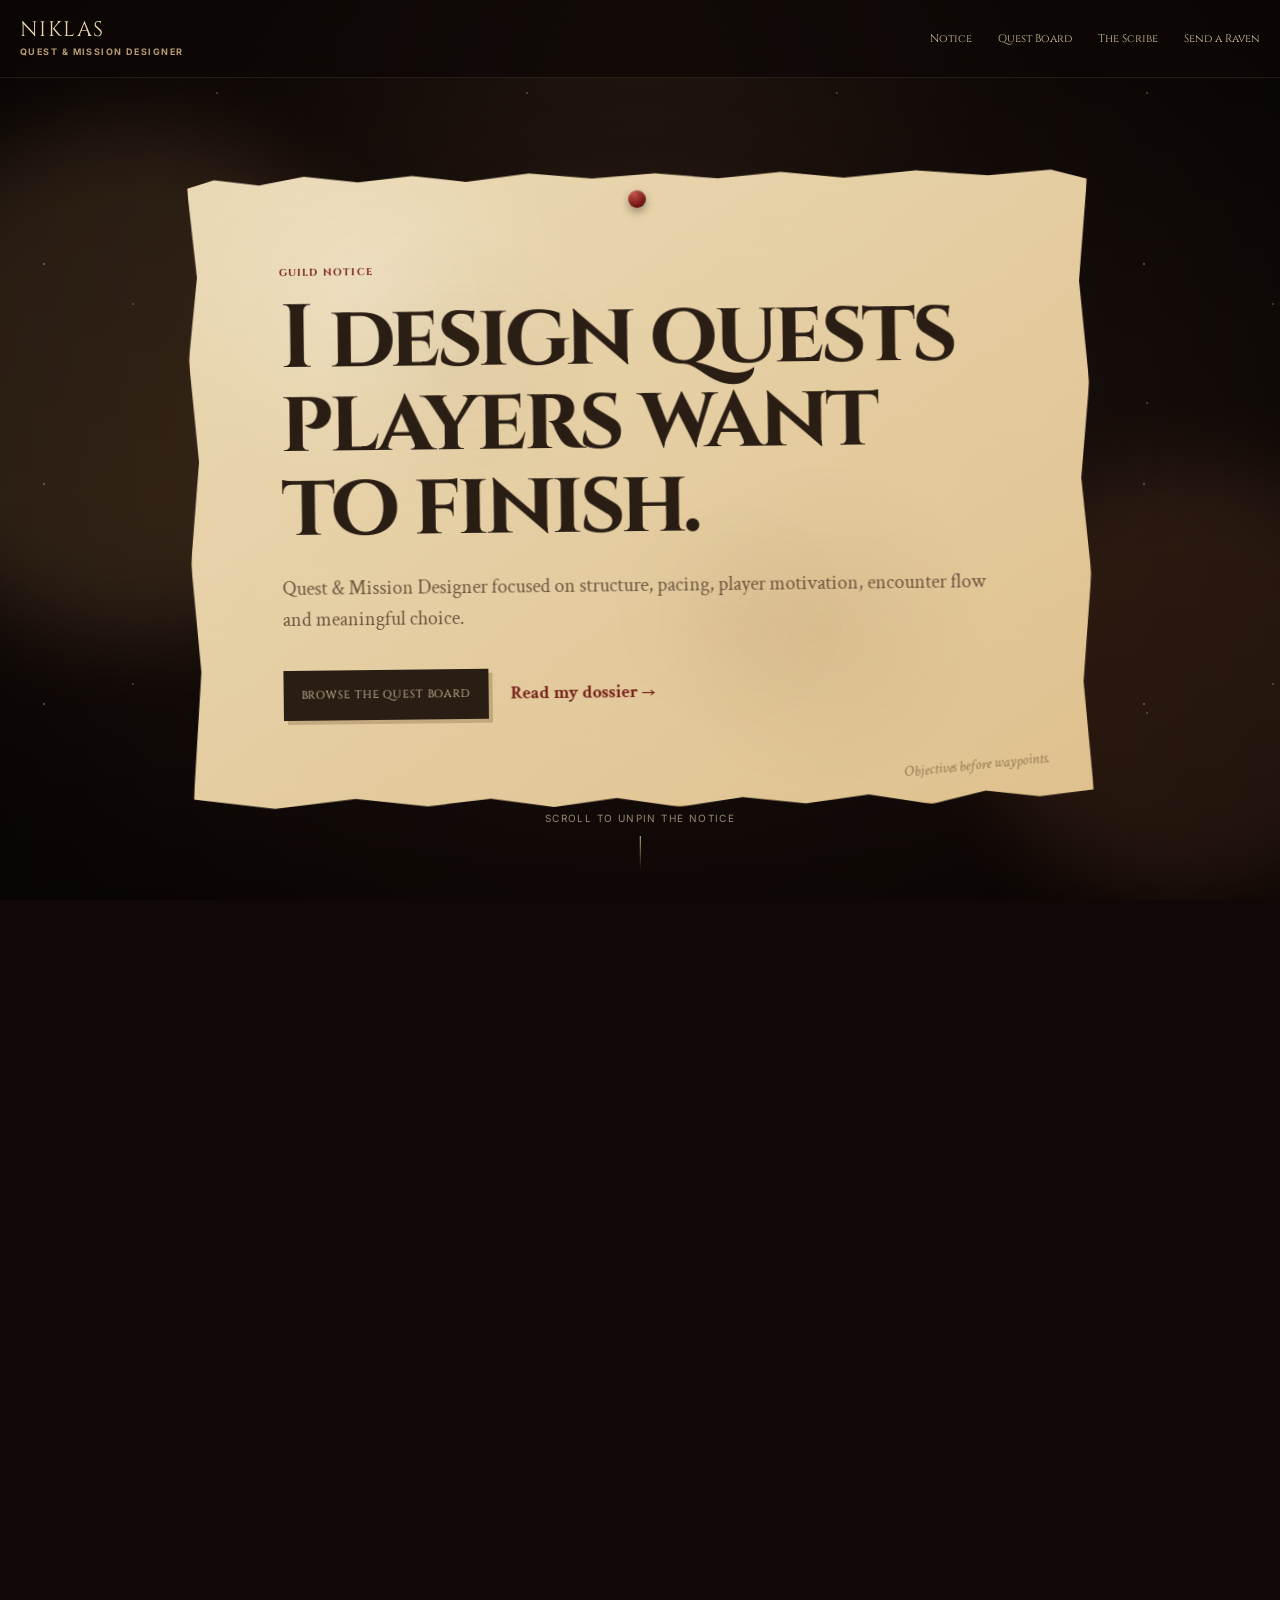
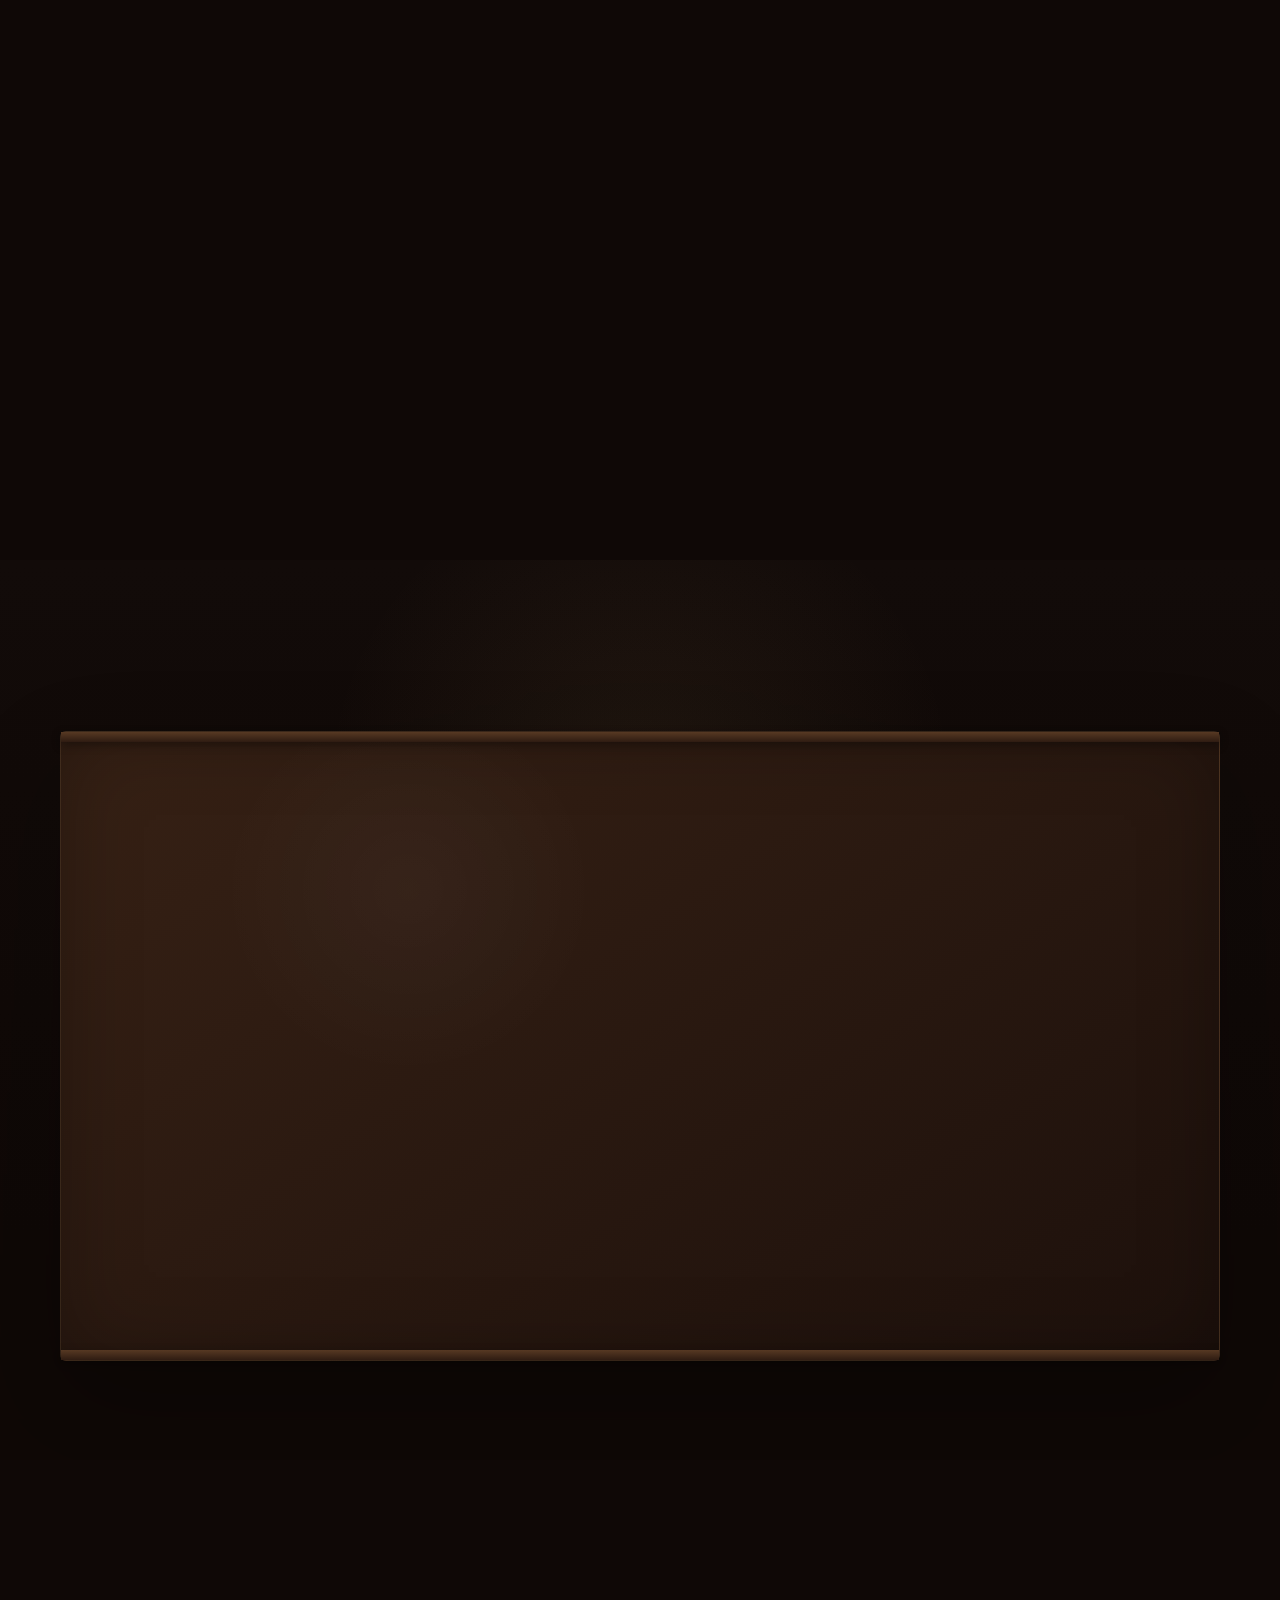
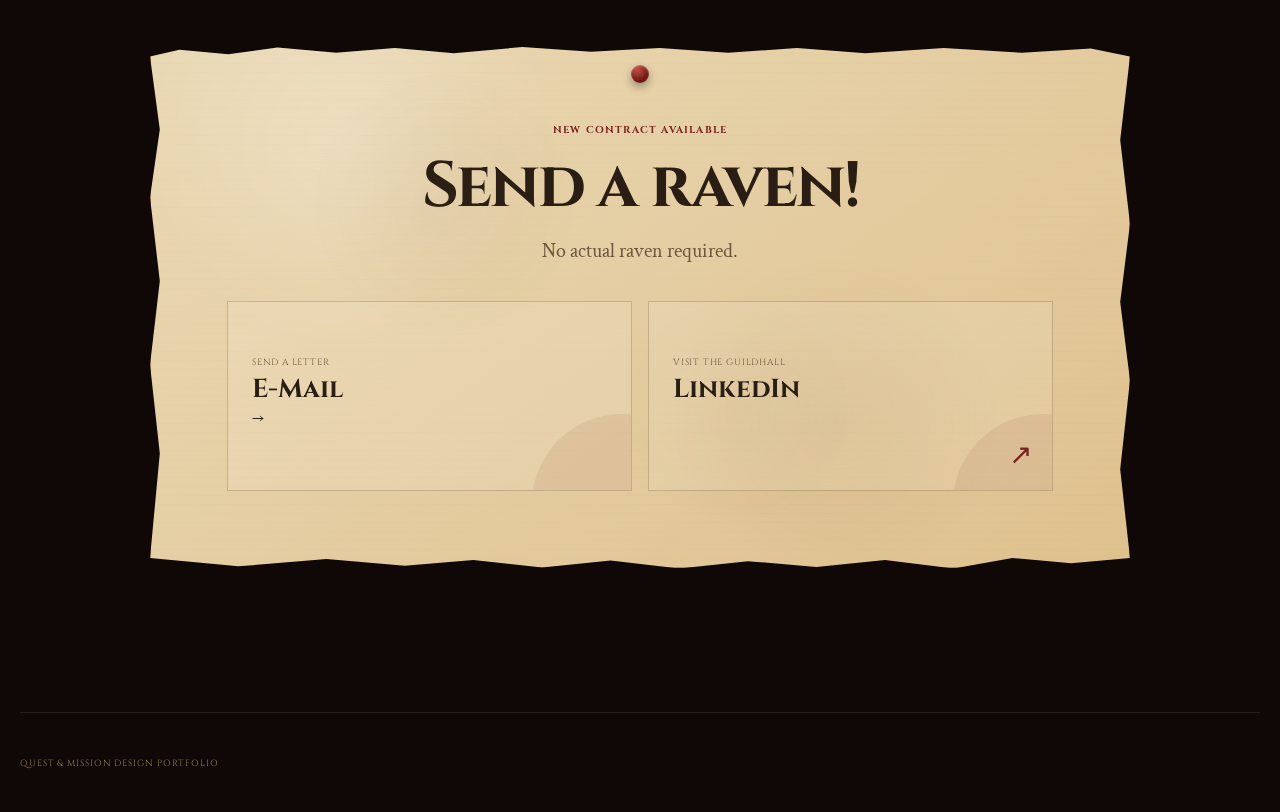
==== commit 3ce7217f: "small changes in html" ====
--- a/index.html
+++ b/index.html
@@ -248,26 +248,22 @@
           <span class="pin red"></span>
 
           <p class="section-kicker">New Contract Available</p>
-          <h2>Choose how you want to get in touch.</h2>
+          <h2>Send a raven!</h2>
 
           <p class="contact-copy">
-            No carrier pigeon required.
+            No actual raven required.
           </p>
 
           <div class="choice-grid">
             <a class="choice-card" href="mailto:niklas.moeller.shg@gmail.com">
-              <span class="choice-number">01</span>
               <span class="choice-label">Send a Letter</span>
-              <strong>E-Mail</strong>
-              <small>niklas.moeller.shg@gmail.com</small>
+              <strong>E-Mail</strong
               <span class="choice-arrow">→</span>
             </a>
 
             <a class="choice-card" href="https://www.linkedin.com/in/nimoeller/" target="_blank" rel="noopener noreferrer">
-              <span class="choice-number">02</span>
               <span class="choice-label">Visit the Guildhall</span>
               <strong>LinkedIn</strong>
-              <small>linkedin.com/in/nimoeller</small>
               <span class="choice-arrow">↗</span>
             </a>
           </div>
@@ -278,7 +274,6 @@
 
   <footer class="site-footer">
     <span>Quest & Mission Design Portfolio</span>
-    <span>Built for GitHub Pages</span>
   </footer>
 
   <script src="script.js"></script>
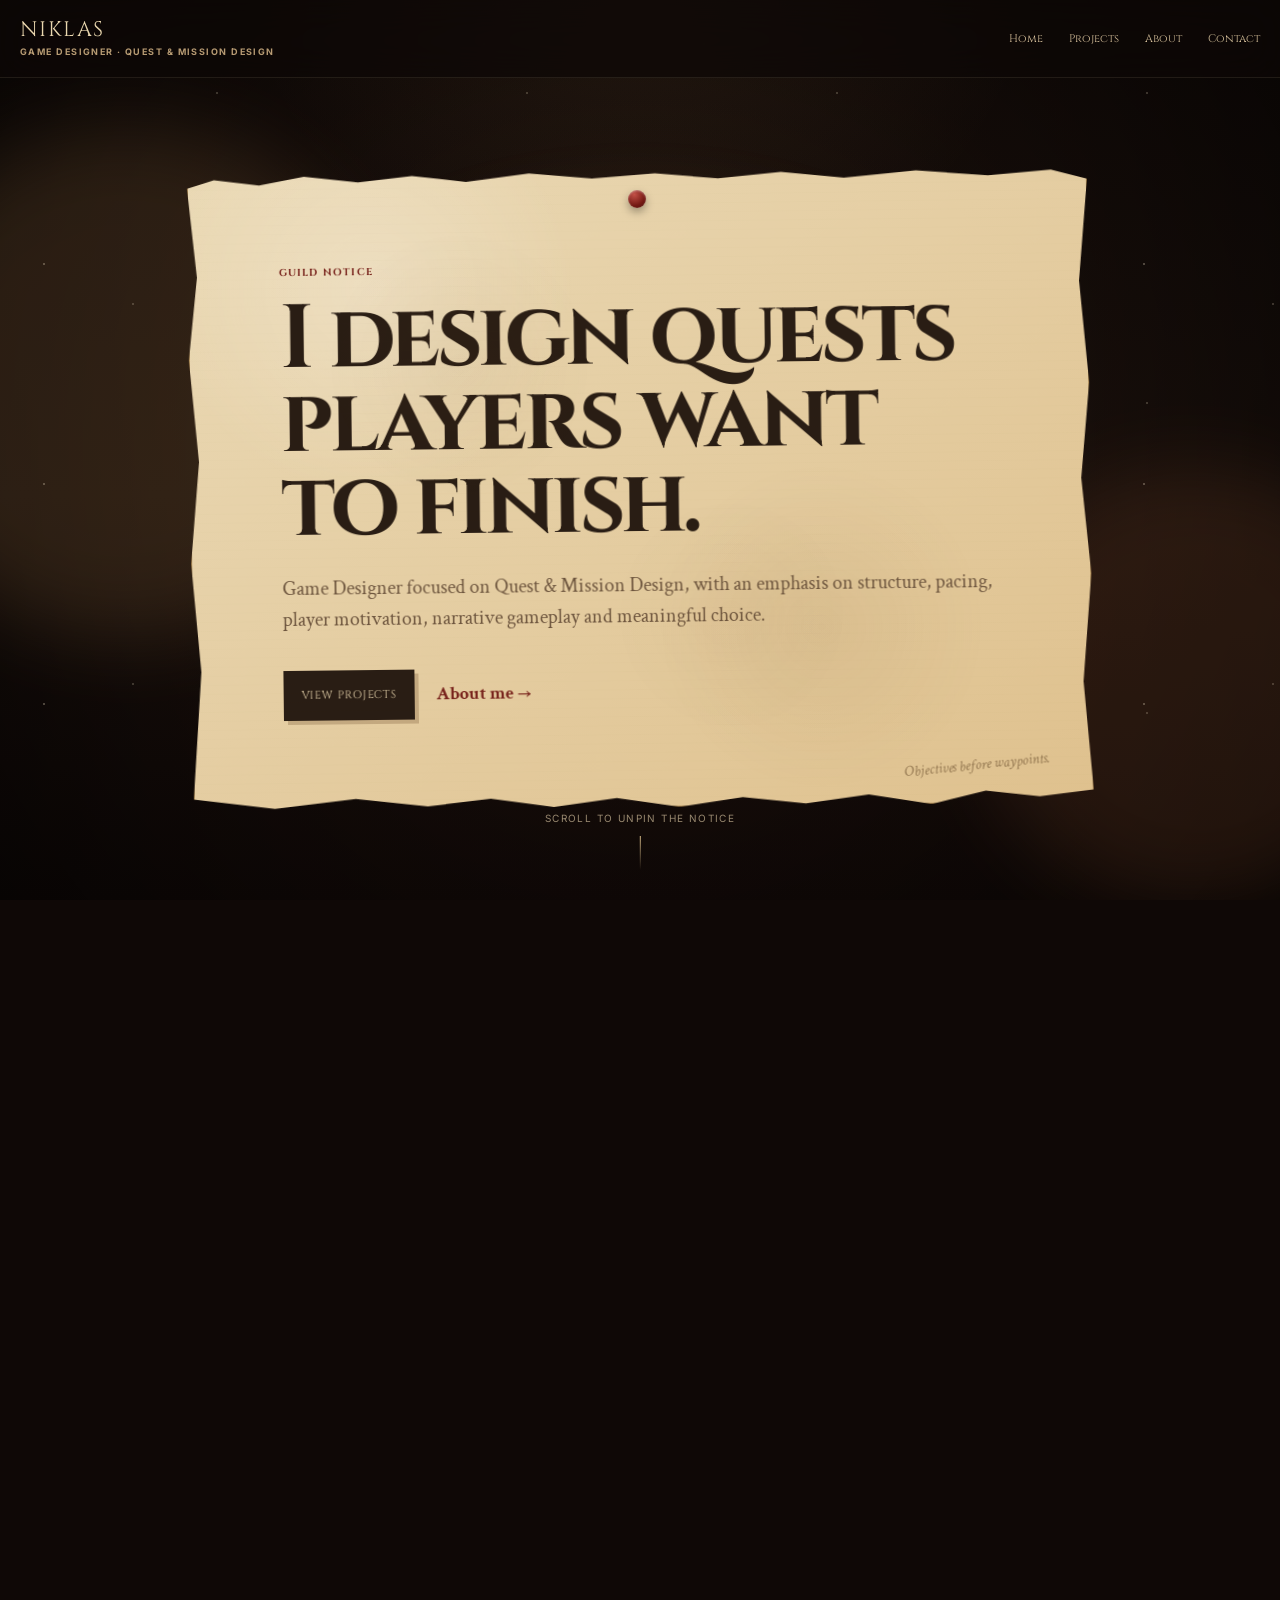
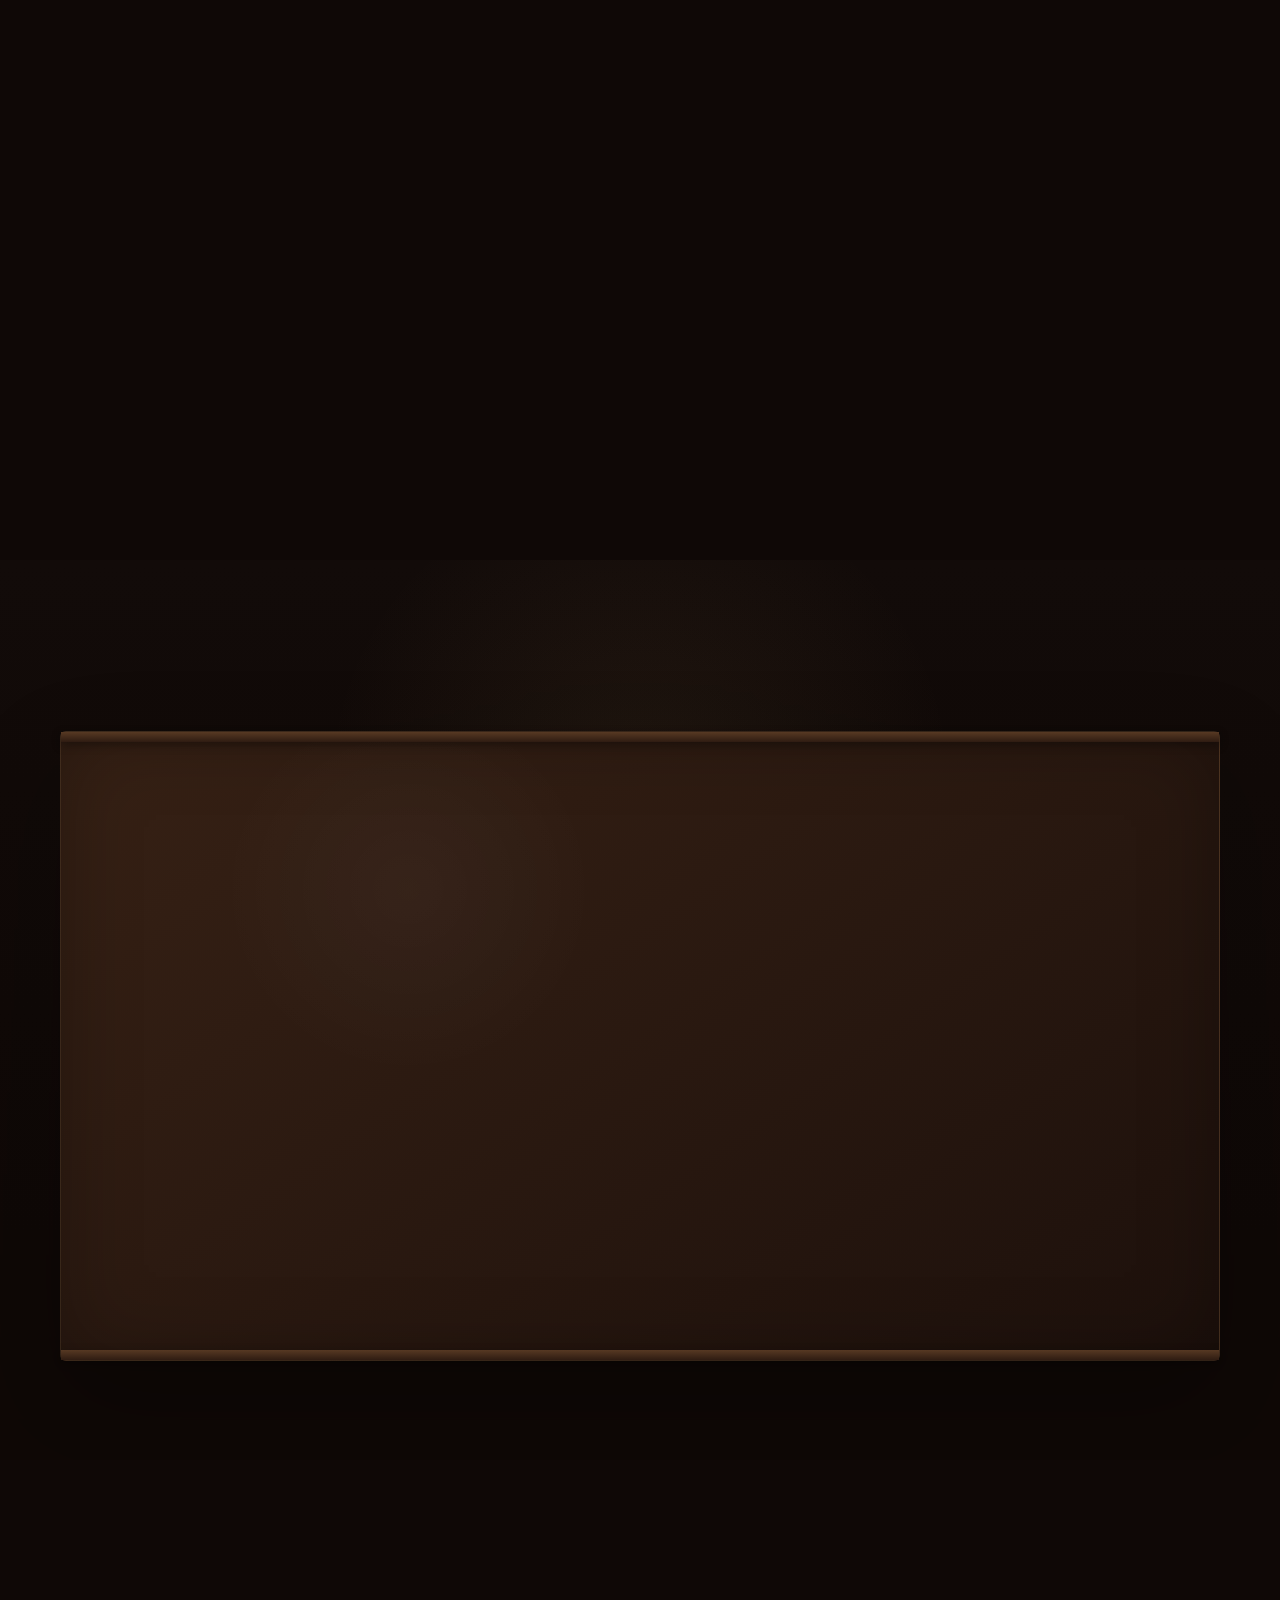
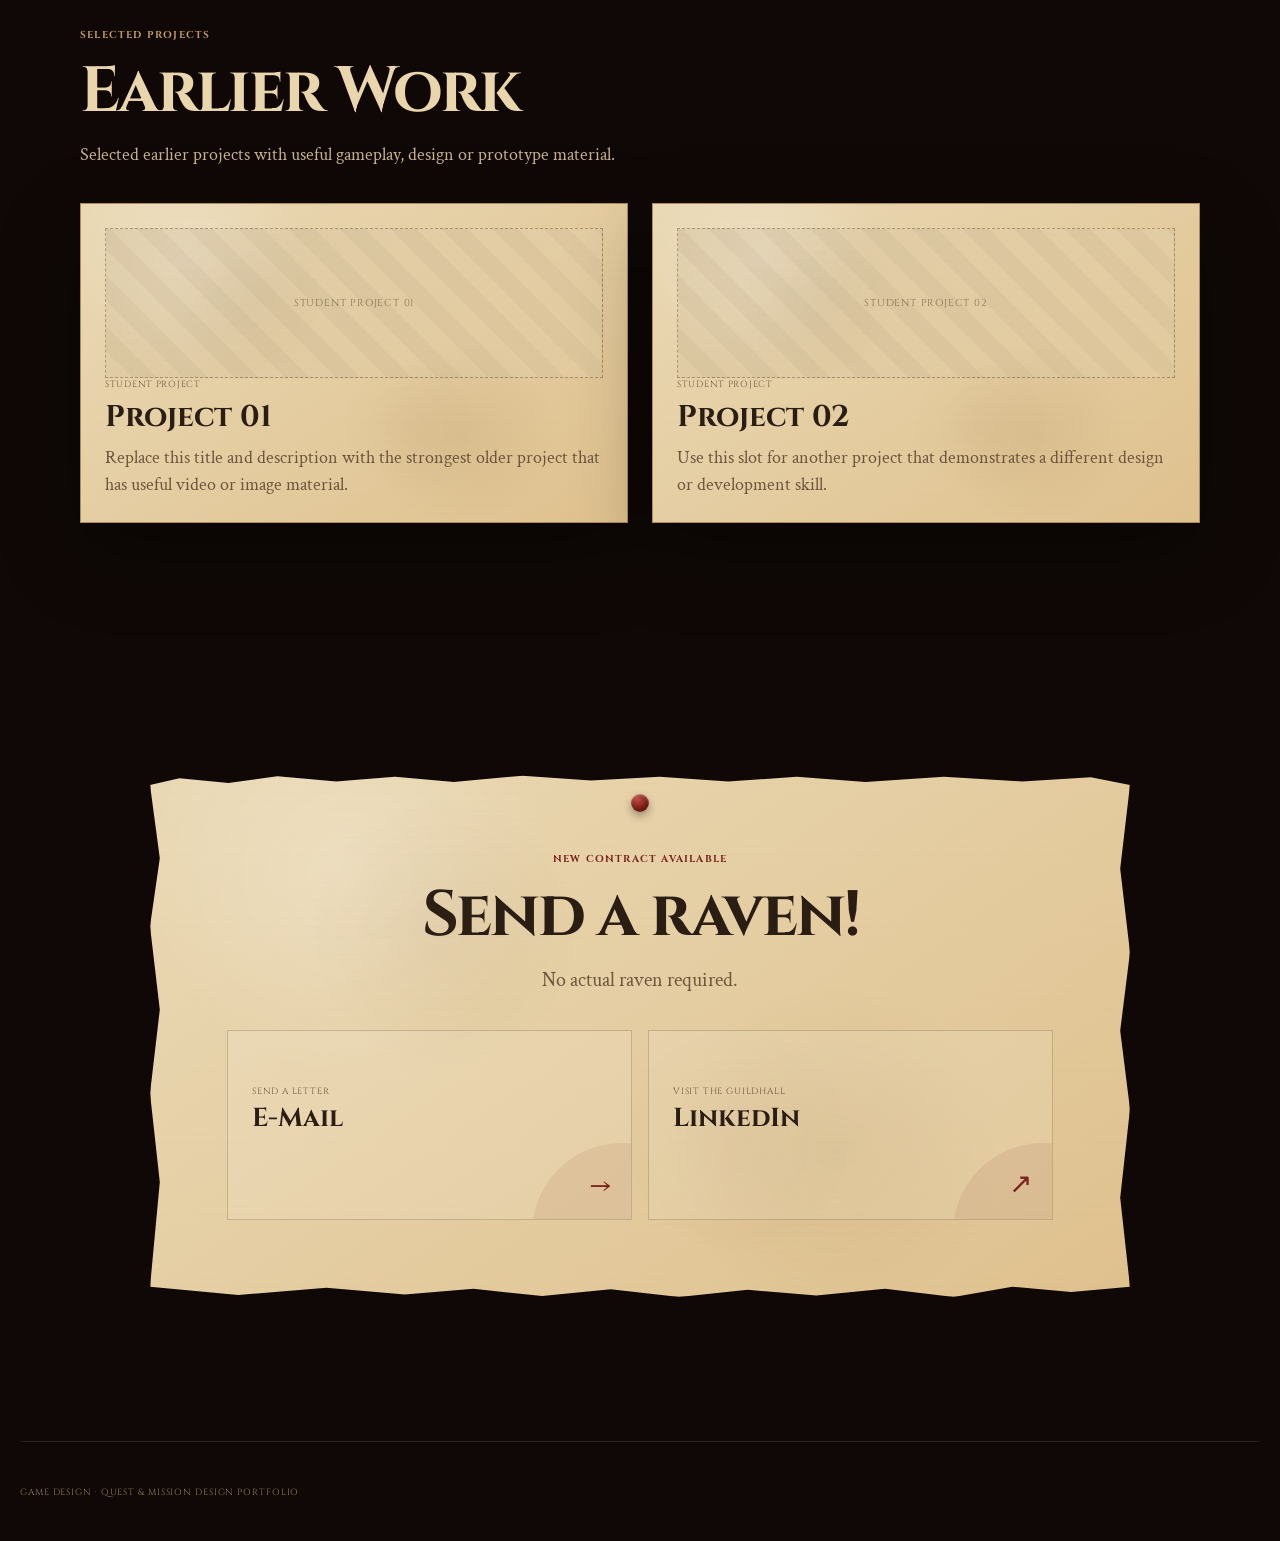
==== commit cc9abe57: "New overhaul changed some phrases and menu titles" ====
--- a/index.html
+++ b/index.html
@@ -4,7 +4,7 @@
   <meta charset="UTF-8" />
   <meta name="viewport" content="width=device-width, initial-scale=1.0" />
   <meta name="description" content="Quest and Mission Design Portfolio" />
-  <title>Niklas — Quest & Mission Designer</title>
+  <title>Niklas | Quest & Mission Designer</title>
 
   <link rel="preconnect" href="https://fonts.googleapis.com">
   <link rel="preconnect" href="https://fonts.gstatic.com" crossorigin>
@@ -26,7 +26,7 @@
     <div class="site-header-inner">
       <a class="brand" href="#top">
         <span class="brand-title">Niklas</span>
-        <span class="brand-subtitle">Quest & Mission Designer</span>
+        <span class="brand-subtitle">Game Designer · Quest & Mission Design</span>
       </a>
 
       <button class="mobile-menu-toggle" aria-expanded="false" aria-controls="nav-panel" aria-label="Open navigation">
@@ -34,10 +34,10 @@
       </button>
 
       <nav class="nav" id="nav-panel">
-        <a href="#hero">Notice</a>
-        <a href="#quest-board">Quest Board</a>
-        <a href="#scribe">The Scribe</a>
-        <a href="#contact">Send a Raven</a>
+        <a href="#hero">Home</a>
+        <a href="#quest-board">Projects</a>
+        <a href="#about">About</a>
+        <a href="#contact">Contact</a>
       </nav>
     </div>
   </header>
@@ -56,13 +56,13 @@
           <h1>I design quests players want to finish.</h1>
 
           <p class="lead">
-            Quest & Mission Designer focused on structure, pacing, player motivation,
-            encounter flow and meaningful choice.
+            Game Designer focused on Quest & Mission Design, with an emphasis on structure, pacing,
+            player motivation, narrative gameplay and meaningful choice.
           </p>
 
           <div class="hero-actions">
-            <a class="ink-button" href="#quest-board">Browse the Quest Board</a>
-            <a class="text-link" href="#scribe">Read my dossier →</a>
+            <a class="ink-button" href="#quest-board">View Projects</a>
+            <a class="text-link" href="#about">About me →</a>
           </div>
 
           <div class="scribble">Objectives before waypoints.</div>
@@ -79,99 +79,100 @@
     <section class="scene board-scene" id="quest-board">
       <div class="scene-sticky board-sticky">
         <div class="board-heading" id="boardHeading">
-          <p class="section-kicker">Guild Notice Board</p>
-          <h2>Selected Missions</h2>
-          <p>Each project is treated like a quest posting: challenge, objective, approach and outcome.</p>
+          <p class="section-kicker">Portfolio</p>
+          <h2>Projects</h2>
+          <p>Quest design studies, professional game design work and selected earlier projects.</p>
         </div>
 
         <div class="quest-board-shell">
           <div class="board-rail top"></div>
           <div class="board-rail bottom"></div>
 
-          <article class="quest-paper parchment card-main" id="questMain">
+          <article class="quest-paper parchment card-main case-study-card" id="questMain">
             <span class="pin brass"></span>
 
             <div class="quest-tag-row">
-              <span>Main Quest</span>
-              <span>2026</span>
+              <span>Quest Design Case Study</span>
+              <span>Deconstruction + Redesign</span>
             </div>
 
             <div class="image-frame large">
-              <div class="image-placeholder">Gameplay image / video</div>
-            </div>
-
-            <h3>The Forgotten District</h3>
-            <p class="quest-meta">Quest Design · Investigation · Branching Structure</p>
+              <div class="image-placeholder project-media" data-fallback="Uses case-studies/heroes/assets/images/heroes-hero.jpg">
+                <img src="case-studies/heroes/assets/images/heroes-hero.jpg" alt="Cyberpunk 2077 Heroes quest deconstruction" />
+                <span>Heroes case study</span>
+              </div>
+            </div>
+
+            <h3>Cyberpunk 2077: Heroes</h3>
+            <p class="quest-meta">Quest Structure · Player Agency · Narrative Pacing · Branching</p>
             <p class="quest-body">
-              A branching investigation quest built around player deduction rather than waypoint following.
+              A visual deconstruction of Heroes, including a third branch that turns postponing a decision into a meaningful consequence.
             </p>
 
             <div class="quest-detail">
-              <span>Objective</span>
-              <strong>Make exploration feel like progress.</strong>
-            </div>
-
-            <div class="quest-detail">
-              <span>Reward</span>
-              <strong>Stronger player agency and curiosity.</strong>
-            </div>
-
-            <div class="margin-note">Follow leads, not arrows.</div>
-            <a href="#" class="text-link">Read the quest breakdown →</a>
+              <span>Design Focus</span>
+              <strong>Quest logic, expressive choice, pacing and consequence.</strong>
+            </div>
+
+            <div class="margin-note">Analysis first. Then push the design further.</div>
+            <a href="case-studies/heroes/" class="text-link">View case study →</a>
           </article>
 
           <article class="quest-paper parchment card-side" id="questSide">
             <span class="pin red"></span>
 
             <div class="quest-tag-row">
-              <span>Side Quest</span>
-              <span>Mission Design</span>
+              <span>Earlier Work</span>
+              <span>Student Projects</span>
             </div>
 
             <div class="image-frame">
-              <div class="image-placeholder compact">Project image</div>
-            </div>
-
-            <h3>Last Train Out</h3>
-            <p class="quest-meta">Timed Objective · Tension Curve · Optional Goals</p>
+              <div class="image-placeholder project-media" data-fallback="Add assets/images/projects/student-projects/student-work-cover.jpg">
+                <img src="assets/images/projects/student-projects/student-work-cover.jpg" alt="Selected student game design work" />
+                <span>Student project image</span>
+              </div>
+            </div>
+
+            <h3>Selected Student Work</h3>
+            <p class="quest-meta">Game Design · Prototypes · Gameplay</p>
             <p class="quest-body">
-              A timed mission prototype balancing pressure, clarity and optional objectives.
+              Earlier hands-on game projects selected for the design work, prototypes and gameplay material that still support my current portfolio.
             </p>
 
             <div class="quest-detail">
               <span>Focus</span>
-              <strong>Pacing under pressure.</strong>
-            </div>
-
-            <a href="#" class="text-link">Open posting →</a>
+              <strong>Additional evidence of practical game design and development work.</strong>
+            </div>
+
+            <a href="#earlier-work" class="text-link">View earlier work →</a>
           </article>
 
           <article class="quest-paper parchment card-contract" id="questContract">
             <span class="pin brass"></span>
 
             <div class="quest-tag-row">
-              <span>Contract</span>
-              <span>Systems Design</span>
+              <span>Professional Project</span>
+              <span>Game Design</span>
             </div>
 
             <div class="image-frame">
-              <div class="image-placeholder compact">Project image</div>
-            </div>
-
-            <h3>Faction Reputation Loop</h3>
-            <p class="quest-meta">Reactive Structure · Progression States · Consequences</p>
+              <div class="image-placeholder project-media" data-fallback="Add assets/images/projects/almos/almos-cover.jpg">
+                <img src="assets/images/projects/almos/almos-cover.jpg" alt="Almos: A Dream Painter's Tale project screenshot" />
+                <span>Almos project image</span>
+              </div>
+            </div>
+
+            <h3>Almos: A Dream Painter's Tale</h3>
+            <p class="quest-meta">CEO · Game Designer</p>
             <p class="quest-body">
-              A systemic mission framework where outcomes alter future objectives and rewards.
+              My most recent professional game project, included here as broader game design and production experience rather than quest design work.
             </p>
 
             <div class="quest-detail">
-              <span>Focus</span>
-              <strong>Reactive quest states.</strong>
-            </div>
-
-            <a href="#" class="text-link">Open posting →</a>
-          </article>
-        </div>
+              <span>Role</span>
+              <strong>CEO / Game Designer</strong>
+            </div>
+          </article>        </div>
 
         <div class="chapter-mark" id="chapterMark">
           <span>Chapter II</span>
@@ -181,40 +182,43 @@
     </section>
 
     <!-- SCRIBE / ABOUT SCENE -->
-    <section class="scene scribe-scene" id="scribe">
+    <section class="scene scribe-scene" id="about">
       <div class="scene-sticky scribe-sticky">
 
         <div class="scribe-title" id="scribeTitle">
-          <p class="section-kicker">Guild Record</p>
-          <h2>The Scribe Behind the Quests</h2>
+          <p class="section-kicker">Game Designer</p>
+          <h2>About Me</h2>
         </div>
 
         <div class="dossier-stage">
           <article class="portrait-card parchment" id="portraitCard">
             <span class="pin brass side-pin"></span>
-            <div class="portrait-placeholder">Portrait</div>
-            <p>Quest & Mission Designer</p>
+            <div class="portrait-placeholder portrait-media" data-fallback="Add assets/images/profile/niklas-moeller-portrait.jpg">
+              <img src="assets/images/profile/niklas-moeller-portrait.jpg" alt="Portrait of Niklas Möller" />
+              <span>Portrait</span>
+            </div>
+            <p>Game Designer · Quest & Mission Design</p>
           </article>
 
           <article class="dossier parchment torn" id="dossier">
             <span class="wax-seal">N</span>
 
-            <p class="section-kicker">Designer Dossier</p>
-            <h2>Turning narrative intent into playable structure.</h2>
+            <p class="section-kicker">About</p>
+            <h2>Game design with a focus on quests and missions.</h2>
 
             <p class="dossier-lead">
-              Clear goals, interesting complications, strong pacing and decisions
-              players actually notice.
+              Game Designer with professional development experience, currently focused on Quest & Mission Design.
+              I am especially interested in structure, pacing, player motivation, narrative gameplay and meaningful choice.
             </p>
 
             <div class="dossier-grid">
               <div class="dossier-column">
-                <span>Specialties</span>
+                <span>Design Focus</span>
                 <ul>
-                  <li>Quest Structure</li>
-                  <li>Mission Pacing</li>
-                  <li>Player Motivation</li>
-                  <li>Branching Objectives</li>
+                  <li>Quest & Mission Structure</li>
+                  <li>Pacing & Player Motivation</li>
+                  <li>Narrative Gameplay</li>
+                  <li>Choice & Consequence</li>
                 </ul>
               </div>
 
@@ -229,13 +233,45 @@
               </div>
 
               <div class="dossier-column full">
-                <span>Design Belief</span>
+                <span>Approach</span>
                 <p>
-                  A good quest is not a task list. It is a promise to the player
-                  that their attention will be rewarded.
+                  I like turning narrative intent into clear, playable structure and giving players reasons to care about what they do next.
                 </p>
               </div>
             </div>
+          </article>
+        </div>
+      </div>
+    </section>
+
+    <!-- EARLIER WORK -->
+    <section class="earlier-work-section" id="earlier-work">
+      <div class="earlier-work-wrap">
+        <div class="earlier-work-heading">
+          <p class="section-kicker">Selected Projects</p>
+          <h2>Earlier Work</h2>
+          <p>Selected earlier projects with useful gameplay, design or prototype material.</p>
+        </div>
+
+        <div class="earlier-work-grid">
+          <article class="earlier-work-card parchment">
+            <div class="image-placeholder project-media compact" data-fallback="Add assets/images/projects/student-projects/student-project-01-cover.jpg">
+              <img src="assets/images/projects/student-projects/student-project-01-cover.jpg" alt="Student project 01" />
+              <span>Student Project 01</span>
+            </div>
+            <p class="quest-meta">Student Project</p>
+            <h3>Project 01</h3>
+            <p>Replace this title and description with the strongest older project that has useful video or image material.</p>
+          </article>
+
+          <article class="earlier-work-card parchment">
+            <div class="image-placeholder project-media compact" data-fallback="Add assets/images/projects/student-projects/student-project-02-cover.jpg">
+              <img src="assets/images/projects/student-projects/student-project-02-cover.jpg" alt="Student project 02" />
+              <span>Student Project 02</span>
+            </div>
+            <p class="quest-meta">Student Project</p>
+            <h3>Project 02</h3>
+            <p>Use this slot for another project that demonstrates a different design or development skill.</p>
           </article>
         </div>
       </div>
@@ -257,7 +293,7 @@
           <div class="choice-grid">
             <a class="choice-card" href="mailto:niklas.moeller.shg@gmail.com">
               <span class="choice-label">Send a Letter</span>
-              <strong>E-Mail</strong
+              <strong>E-Mail</strong>
               <span class="choice-arrow">→</span>
             </a>
 
@@ -273,7 +309,7 @@
   </main>
 
   <footer class="site-footer">
-    <span>Quest & Mission Design Portfolio</span>
+    <span>Game Design · Quest & Mission Design Portfolio</span>
   </footer>
 
   <script src="script.js"></script>
--- a/styles.css
+++ b/styles.css
@@ -1104,3 +1104,184 @@
     filter: none !important;
   }
 }
+
+/* ---------- Heroes case study card ---------- */
+
+.case-study-cover {
+  position: relative;
+  min-height: 150px;
+  display: flex;
+  flex-direction: column;
+  justify-content: flex-end;
+  padding: 22px;
+  overflow: hidden;
+  background:
+    linear-gradient(135deg, rgba(16, 11, 8, .94), rgba(78, 31, 22, .80)),
+    repeating-linear-gradient(90deg, transparent 0 24px, rgba(233, 203, 142, .045) 24px 25px);
+  color: #ead7af;
+}
+
+.case-study-cover::before {
+  content: "";
+  position: absolute;
+  width: 180px;
+  height: 180px;
+  right: -54px;
+  top: -78px;
+  border: 1px solid rgba(226, 187, 116, .22);
+  transform: rotate(18deg);
+}
+
+.case-study-cover::after {
+  content: "";
+  position: absolute;
+  left: 22px;
+  right: 22px;
+  top: 20px;
+  height: 1px;
+  background: rgba(226, 187, 116, .28);
+}
+
+.case-study-cover span,
+.case-study-cover small {
+  position: relative;
+  z-index: 1;
+  font-family: "Inter", sans-serif;
+  text-transform: uppercase;
+  letter-spacing: .16em;
+}
+
+.case-study-cover span {
+  margin-bottom: 4px;
+  color: #bda277;
+  font-size: 8px;
+  font-weight: 700;
+}
+
+.case-study-cover strong {
+  position: relative;
+  z-index: 1;
+  font-family: "Cinzel", serif;
+  font-size: clamp(30px, 3vw, 42px);
+  line-height: .95;
+  letter-spacing: .02em;
+}
+
+.case-study-cover small {
+  margin-top: 9px;
+  color: #d4b989;
+  font-size: 7px;
+  font-weight: 700;
+}
+
+.case-study-card .text-link::after {
+  content: "";
+  display: inline-block;
+  width: 0;
+  height: 1px;
+  margin-left: 5px;
+  vertical-align: middle;
+  background: currentColor;
+  transition: width .25s ease;
+}
+
+.case-study-card .text-link:hover::after {
+  width: 24px;
+}
+
+@media (max-width: 900px) {
+  .case-study-cover {
+    min-height: 190px;
+  }
+}
+
+/* ---------- project media ---------- */
+.project-media,
+.portrait-media {
+  position: relative;
+  overflow: hidden;
+}
+
+.project-media img,
+.portrait-media img {
+  position: absolute;
+  inset: 0;
+  width: 100%;
+  height: 100%;
+  object-fit: cover;
+  opacity: 0;
+  transition: opacity .25s ease;
+}
+
+.project-media.has-image img,
+.portrait-media.has-image img {
+  opacity: 1;
+}
+
+.project-media.has-image > span,
+.portrait-media.has-image > span {
+  opacity: 0;
+}
+
+.project-media > span,
+.portrait-media > span {
+  transition: opacity .2s ease;
+}
+
+/* ---------- earlier work ---------- */
+.earlier-work-section {
+  position: relative;
+  padding: 12vh 20px 14vh;
+}
+
+.earlier-work-wrap {
+  width: min(100%, 1120px);
+  margin: 0 auto;
+}
+
+.earlier-work-heading {
+  max-width: 760px;
+  margin-bottom: 34px;
+  color: #ead6ad;
+}
+
+.earlier-work-heading .section-kicker {
+  color: #c39b61;
+}
+
+.earlier-work-heading > p:not(.section-kicker) {
+  color: #c7b38f;
+  font-size: 18px;
+  line-height: 1.55;
+}
+
+.earlier-work-grid {
+  display: grid;
+  grid-template-columns: repeat(2, minmax(0, 1fr));
+  gap: 24px;
+}
+
+.earlier-work-card {
+  padding: 24px;
+}
+
+.earlier-work-card h3 {
+  margin-top: 10px;
+}
+
+.earlier-work-card > p:last-child {
+  margin-bottom: 0;
+  color: var(--ink-soft);
+  font-size: 18px;
+  line-height: 1.5;
+}
+
+@media (max-width: 760px) {
+  .earlier-work-section {
+    padding: 70px 14px 86px;
+  }
+
+  .earlier-work-grid {
+    grid-template-columns: 1fr;
+  }
+}
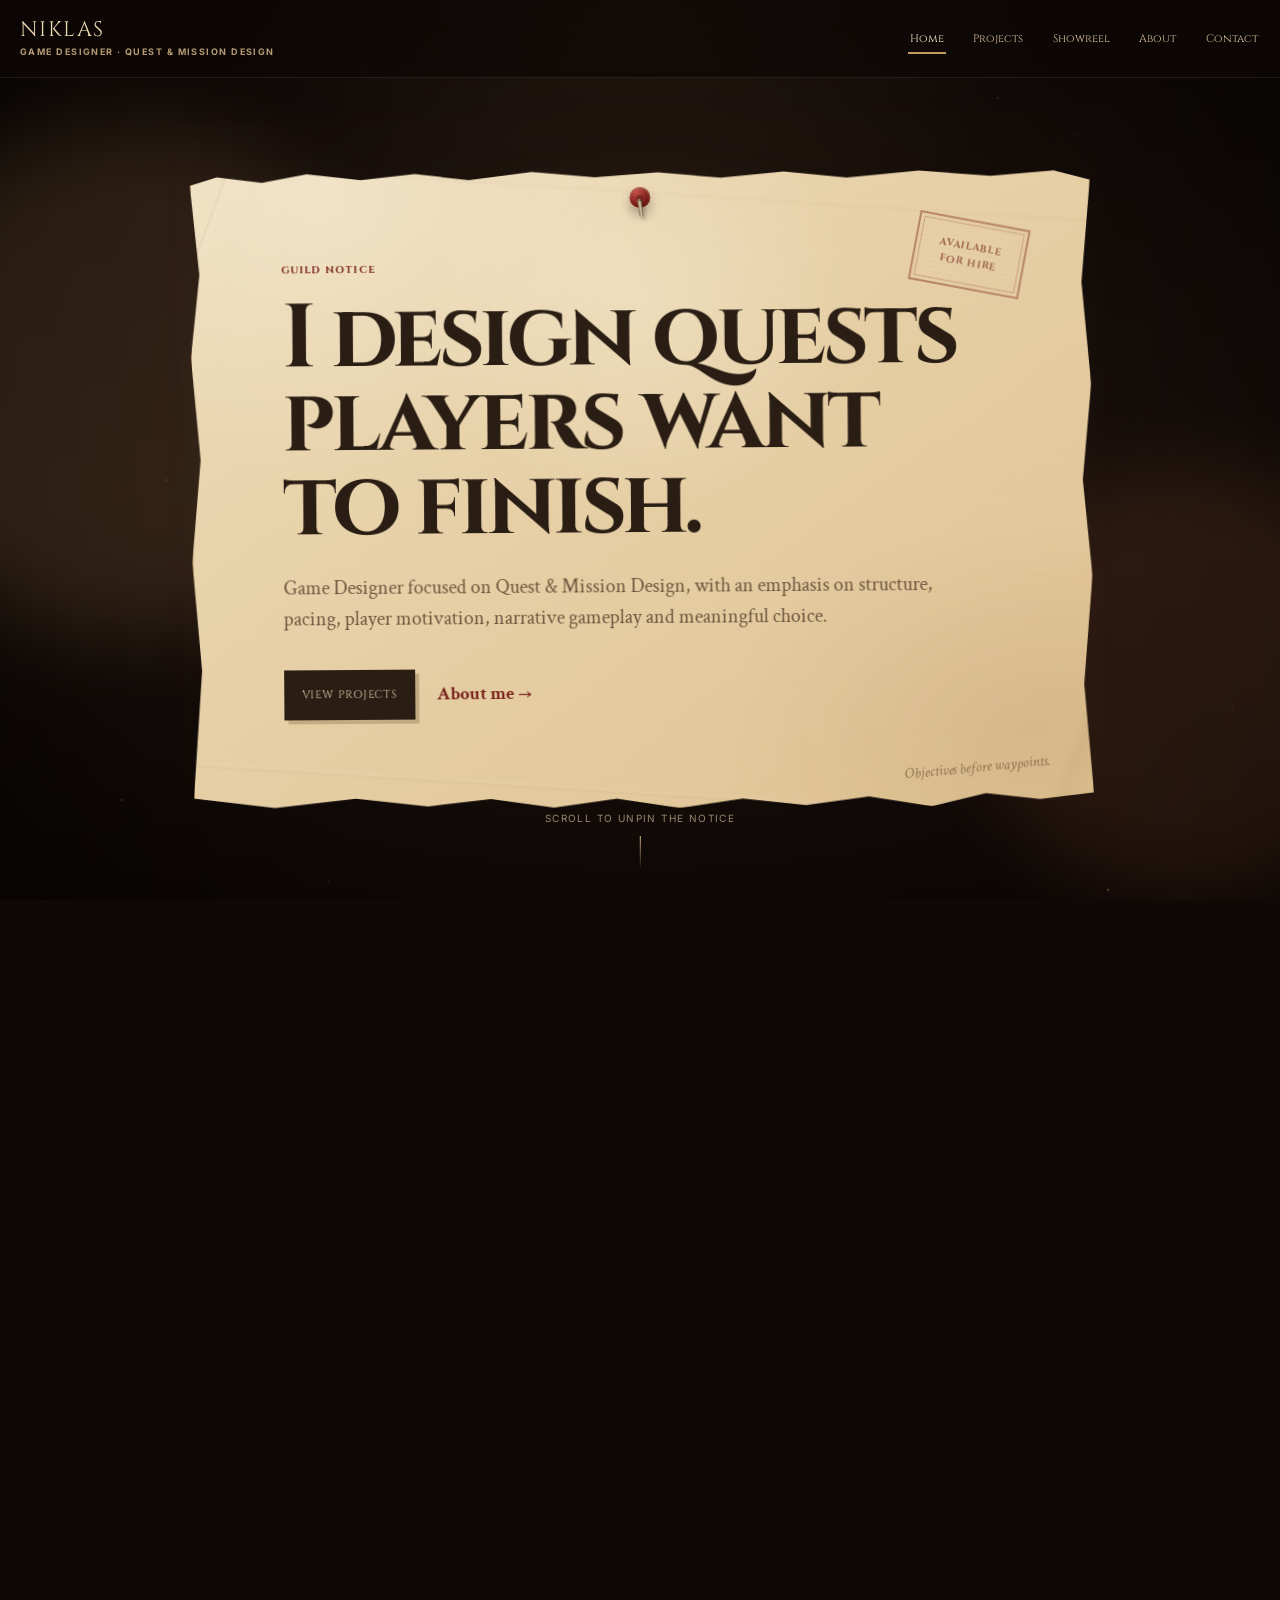
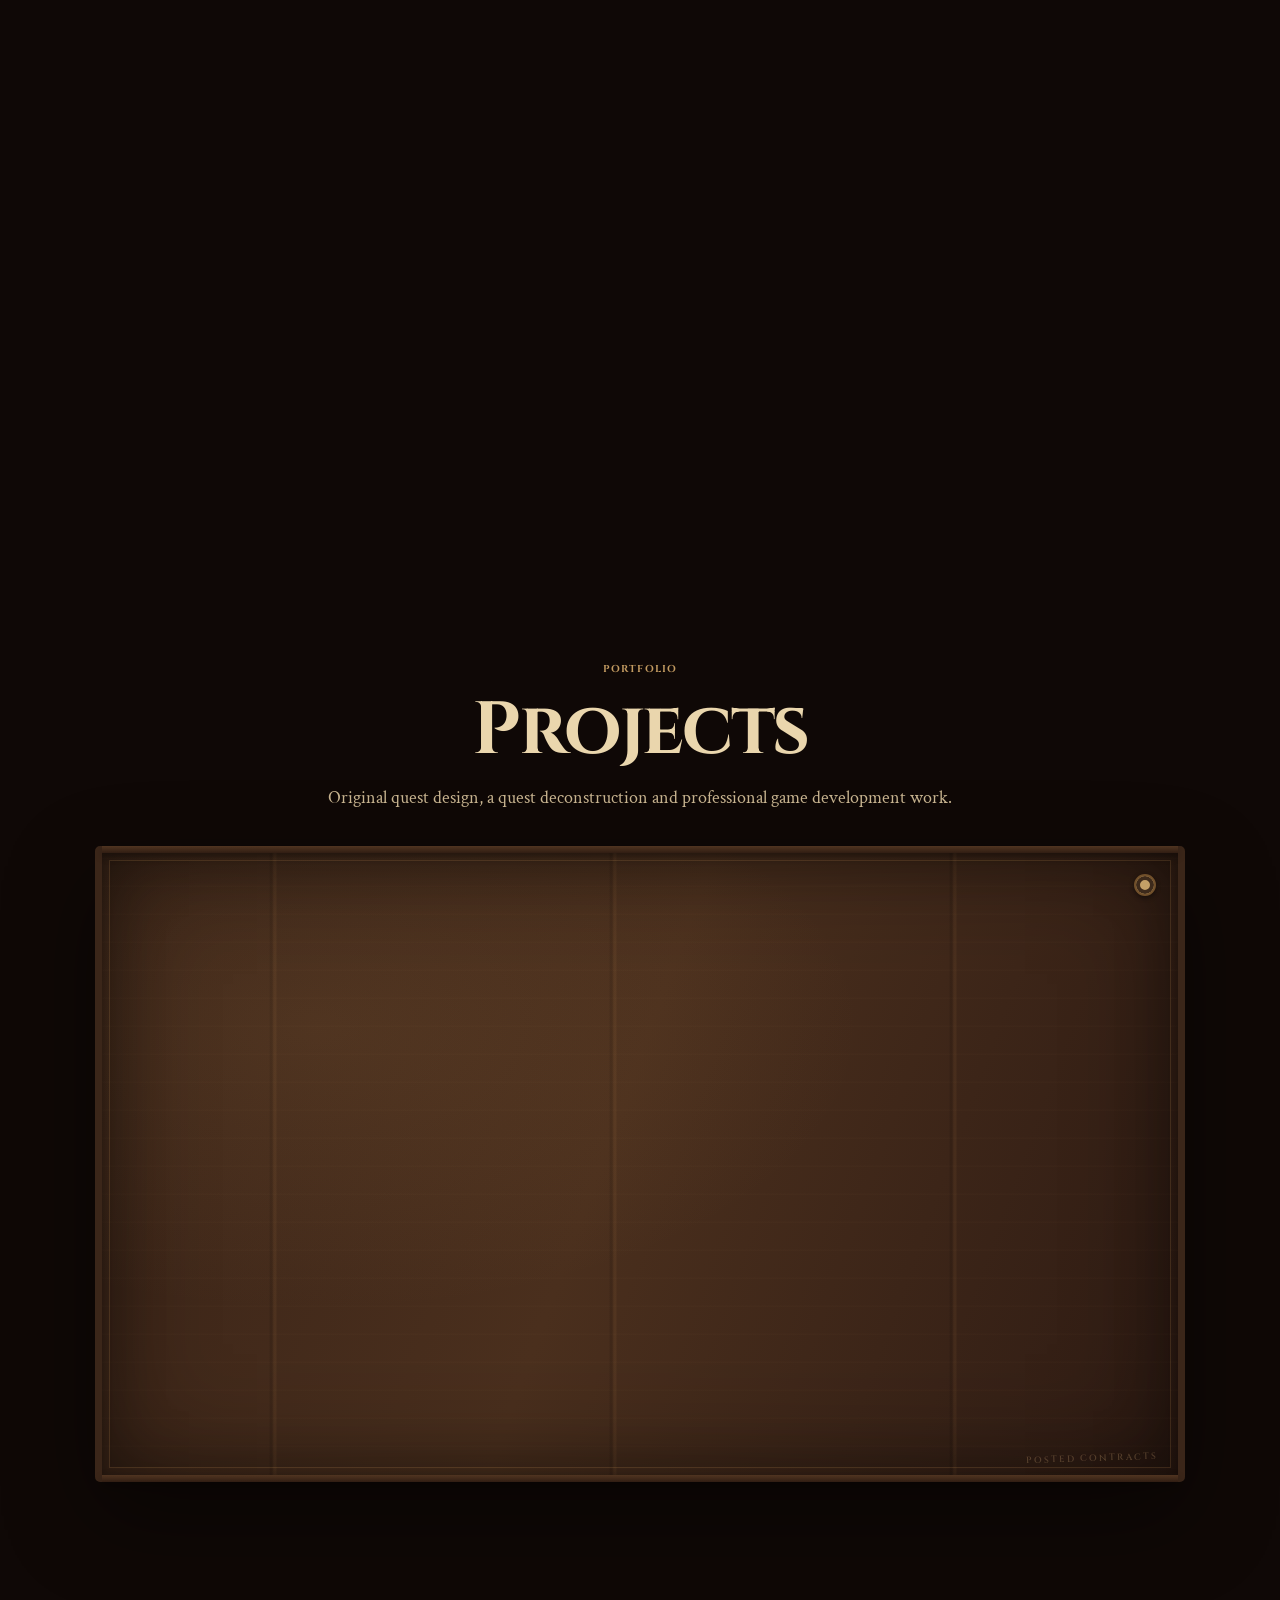
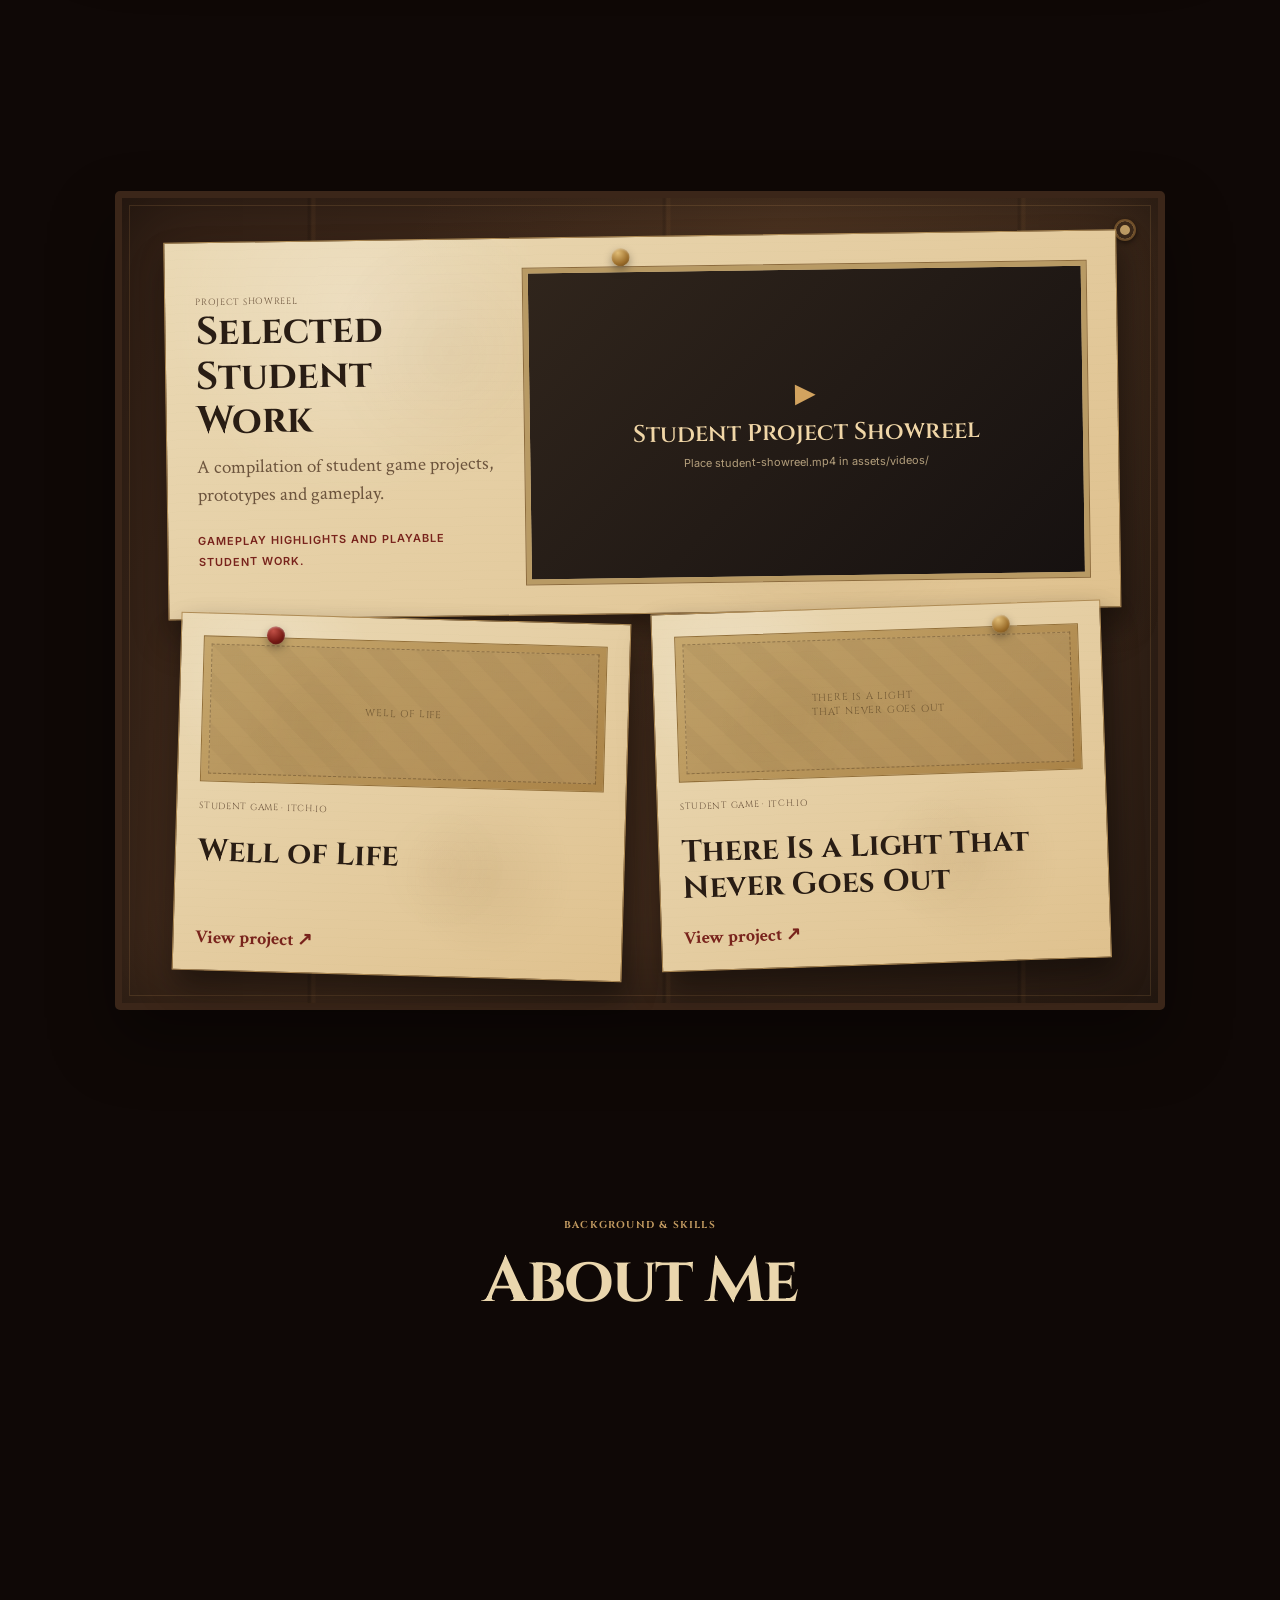
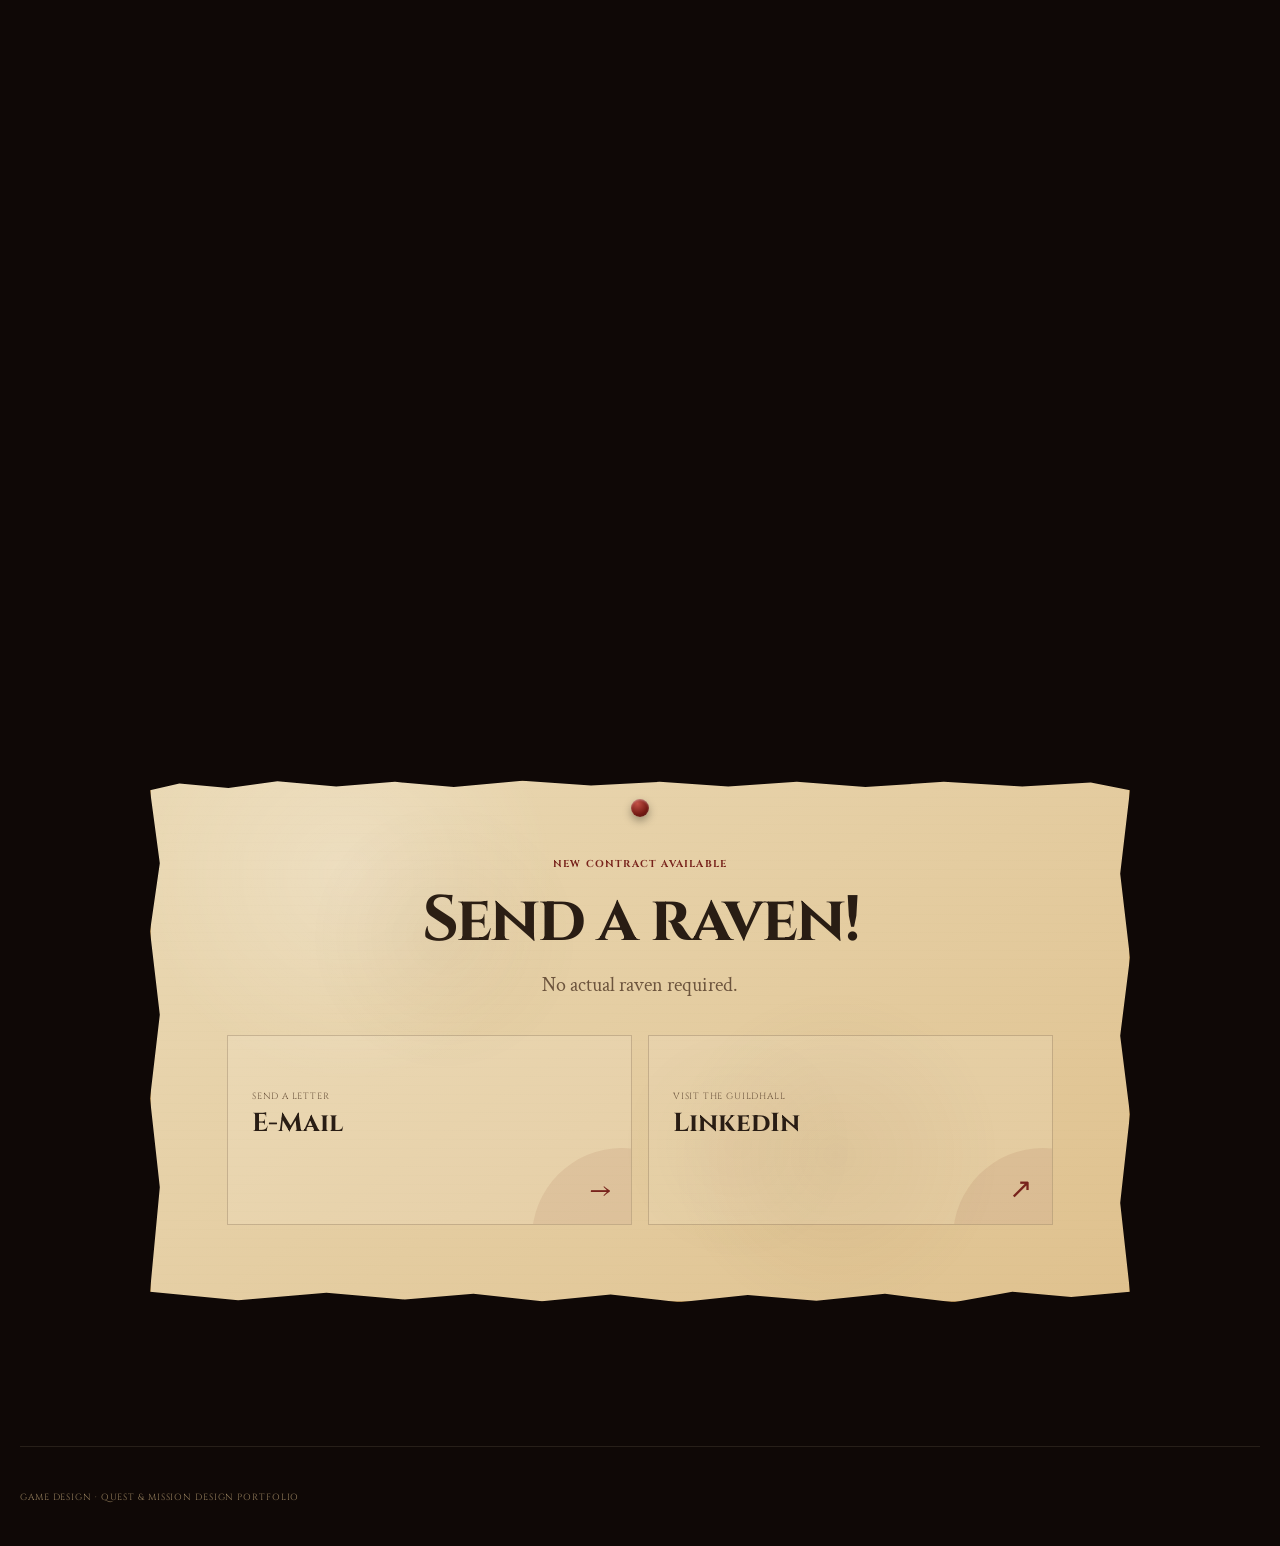
==== commit 3bafd52a: "Huge update with own quest" ====
--- a/index.html
+++ b/index.html
@@ -4,7 +4,7 @@
   <meta charset="UTF-8" />
   <meta name="viewport" content="width=device-width, initial-scale=1.0" />
   <meta name="description" content="Quest and Mission Design Portfolio" />
-  <title>Niklas | Quest & Mission Designer</title>
+  <title>Niklas | Game Designer · Quest & Mission Design</title>
 
   <link rel="preconnect" href="https://fonts.googleapis.com">
   <link rel="preconnect" href="https://fonts.gstatic.com" crossorigin>
@@ -18,8 +18,7 @@
     <div class="vignette"></div>
     <div class="light-pool light-a"></div>
     <div class="light-pool light-b"></div>
-    <div class="dust dust-a"></div>
-    <div class="dust dust-b"></div>
+    <canvas class="dust-field" id="dustField"></canvas>
   </div>
 
   <header class="site-header">
@@ -36,6 +35,7 @@
       <nav class="nav" id="nav-panel">
         <a href="#hero">Home</a>
         <a href="#quest-board">Projects</a>
+        <a href="#earlier-work">Showreel</a>
         <a href="#about">About</a>
         <a href="#contact">Contact</a>
       </nav>
@@ -48,9 +48,12 @@
     <section class="scene hero-scene" id="hero">
       <div class="scene-sticky">
         <div class="hero-glow" aria-hidden="true"></div>
+        <div class="hero-backboard" id="heroBackboard" aria-hidden="true"></div>
 
         <article class="parchment torn hero-paper" id="heroPaper">
-          <span class="pin red"></span>
+          <span class="hero-paper-light" aria-hidden="true"></span>
+          <span class="pin red hero-pin" id="heroPin" aria-hidden="true"></span>
+          <span class="hero-stamp" aria-label="Available for hire"><span>Available</span><span>for hire</span></span>
 
           <p class="section-kicker">Guild Notice</p>
           <h1>I design quests players want to finish.</h1>
@@ -75,203 +78,196 @@
       </div>
     </section>
 
-    <!-- QUEST BOARD SCENE -->
-    <section class="scene board-scene" id="quest-board">
-      <div class="scene-sticky board-sticky">
-        <div class="board-heading" id="boardHeading">
+    <!-- PROJECTS : normal-flow notice board, no card overlap -->
+    <section class="scene board-scene" id="quest-board" aria-labelledby="projects-heading">
+      <div class="board-sticky">
+        <div class="board-heading">
           <p class="section-kicker">Portfolio</p>
-          <h2>Projects</h2>
-          <p>Quest design studies, professional game design work and selected earlier projects.</p>
-        </div>
-
-        <div class="quest-board-shell">
-          <div class="board-rail top"></div>
-          <div class="board-rail bottom"></div>
-
-          <article class="quest-paper parchment card-main case-study-card" id="questMain">
-            <span class="pin brass"></span>
-
-            <div class="quest-tag-row">
-              <span>Quest Design Case Study</span>
-              <span>Deconstruction + Redesign</span>
+          <h2 id="projects-heading">Projects</h2>
+          <p>Original quest design, a quest deconstruction and professional game development work.</p>
+        </div>
+
+        <div class="quest-board-shell" id="projectNoticeBoard">
+          <span class="board-seal" aria-hidden="true"></span>
+          <div class="board-rail top" aria-hidden="true"></div>
+          <div class="board-rail bottom" aria-hidden="true"></div>
+
+          <article class="quest-paper parchment card-main" style="--arrival-delay:100ms">
+            <span class="pin brass" aria-hidden="true"></span>
+            <div class="quest-tag-row"><span>01 · Quest Concept</span><span>Open World RPG</span></div>
+            <a class="image-frame project-cover-link" href="case-studies/sisters-in-spirit/" aria-label="Open Sisters in Spirit quest concept">
+              <div class="original-quest-cover">
+                <span>Original Quest Concept</span>
+                <strong>Sisters in<br>Spirit</strong>
+                <small>Investigation · Consequence · Choice</small>
+              </div>
+            </a>
+            <h3><a class="project-title-link" href="case-studies/sisters-in-spirit/">Sisters in Spirit</a></h3>
+            <p class="quest-meta">Open World · Quest Structure · Optional Investigation</p>
+            <p class="quest-body">A supernatural contract that can be completed without ever uncovering the human crimes behind it.</p>
+            <div class="quest-detail"><span>Design Focus</span><strong>Discovery, persistent world states and moral choice.</strong></div>
+            <a class="text-link project-cta" href="case-studies/sisters-in-spirit/">View quest concept →</a>
+          </article>
+
+          <article class="quest-paper parchment card-side" style="--arrival-delay:310ms">
+            <span class="pin red" aria-hidden="true"></span>
+            <div class="quest-tag-row"><span>02 · Quest Analysis</span><span>Deconstruction</span></div>
+            <a class="image-frame project-cover-link" href="case-studies/heroes/" aria-label="Open Cyberpunk 2077 Heroes quest deconstruction">
+              <div class="image-placeholder project-media" data-fallback="Add heroes-hero.jpg">
+                <img src="case-studies/heroes/assets/images/heroes-hero.jpg" alt="Screenshot from Cyberpunk 2077 Heroes" loading="lazy" />
+                <span>Cyberpunk 2077<br>Heroes</span>
+              </div>
+            </a>
+            <h3><a class="project-title-link" href="case-studies/heroes/">Cyberpunk 2077: Heroes</a></h3>
+            <p class="quest-meta">Quest Analysis · Branching · Narrative Pacing</p>
+            <p class="quest-body">A visual deconstruction with an original third-branch redesign focused on consequences of inaction.</p>
+            <div class="quest-detail"><span>Design Focus</span><strong>Player agency, quest logic and narrative consequence.</strong></div>
+            <a class="text-link project-cta" href="case-studies/heroes/">View quest analysis →</a>
+          </article>
+
+          <article class="quest-paper parchment card-contract" style="--arrival-delay:520ms">
+            <span class="pin brass" aria-hidden="true"></span>
+            <div class="quest-tag-row"><span>03 · Professional Work</span><span>Game Design</span></div>
+            <a class="image-frame project-cover-link" href="https://store.steampowered.com/app/4839850/Almos_A_Dream_Painters_Tale/" target="_blank" rel="noopener noreferrer" aria-label="Visit Almos: A Dream Painter's Tale on Steam">
+              <div class="image-placeholder project-media" data-fallback="Add almos-cover.jpg">
+                <img src="assets/images/projects/almos/almos-cover.jpg" alt="Almos: A Dream Painter's Tale" loading="lazy" />
+                <span>Almos<br>A Dream Painter's Tale</span>
+              </div>
+            </a>
+            <h3><a class="project-title-link" href="https://store.steampowered.com/app/4839850/Almos_A_Dream_Painters_Tale/" target="_blank" rel="noopener noreferrer">Almos: A Dream Painter's Tale</a></h3>
+            <p class="quest-meta">Professional Project · CEO / Game Designer</p>
+            <p class="quest-body">My most recent professional game project. Included for game design and production experience.</p>
+            <div class="quest-detail"><span>Role</span><strong>CEO · Game Designer</strong></div>
+            <a class="text-link project-cta" href="https://store.steampowered.com/app/4839850/Almos_A_Dream_Painters_Tale/" target="_blank" rel="noopener noreferrer">View on Steam ↗</a>
+          </article>
+        </div>
+      </div>
+    </section>
+
+    <!-- STUDENT WORK & SHOWREEL -->
+    <section class="earlier-work-section" id="earlier-work" aria-labelledby="showreel-heading">
+      <div class="earlier-work-wrap">
+        <div class="earlier-work-heading reveal-on-scroll">
+          <p class="section-kicker">Earlier Work</p>
+          <h2 id="showreel-heading">Student Projects</h2>
+          <p>A short showreel of earlier game projects, with links to selected playable releases.</p>
+        </div>
+
+        <div class="student-board-shell" id="studentNoticeBoard">
+          <span class="board-seal" aria-hidden="true"></span>
+          <div class="showreel-feature parchment reveal-on-scroll">
+            <span class="pin brass" aria-hidden="true"></span>
+          <div class="showreel-copy">
+            <span class="quest-meta">Project Showreel</span>
+            <h3>Selected Student Work</h3>
+            <p>A compilation of student game projects, prototypes and gameplay.</p>
+            <span class="showreel-label">Gameplay highlights and playable student work.</span>
+          </div>
+          <div class="showreel-media" id="showreelMedia">
+            <video id="studentShowreel" controls playsinline preload="metadata" aria-label="Student projects showreel">
+              <source src="assets/videos/student-showreel.mp4" type="video/mp4" />
+              Your browser does not support HTML5 video.
+            </video>
+            <div class="showreel-placeholder" id="showreelPlaceholder" aria-hidden="true">
+              <span class="play-glyph">▶</span>
+              <strong>Student Project Showreel</strong>
+              <small>Place student-showreel.mp4 in assets/videos/</small>
             </div>
-
-            <div class="image-frame large">
-              <div class="image-placeholder project-media" data-fallback="Uses case-studies/heroes/assets/images/heroes-hero.jpg">
-                <img src="case-studies/heroes/assets/images/heroes-hero.jpg" alt="Cyberpunk 2077 Heroes quest deconstruction" />
-                <span>Heroes case study</span>
-              </div>
-            </div>
-
-            <h3>Cyberpunk 2077: Heroes</h3>
-            <p class="quest-meta">Quest Structure · Player Agency · Narrative Pacing · Branching</p>
-            <p class="quest-body">
-              A visual deconstruction of Heroes, including a third branch that turns postponing a decision into a meaningful consequence.
-            </p>
-
-            <div class="quest-detail">
-              <span>Design Focus</span>
-              <strong>Quest logic, expressive choice, pacing and consequence.</strong>
-            </div>
-
-            <div class="margin-note">Analysis first. Then push the design further.</div>
-            <a href="case-studies/heroes/" class="text-link">View case study →</a>
-          </article>
-
-          <article class="quest-paper parchment card-side" id="questSide">
-            <span class="pin red"></span>
-
-            <div class="quest-tag-row">
-              <span>Earlier Work</span>
-              <span>Student Projects</span>
-            </div>
-
-            <div class="image-frame">
-              <div class="image-placeholder project-media" data-fallback="Add assets/images/projects/student-projects/student-work-cover.jpg">
-                <img src="assets/images/projects/student-projects/student-work-cover.jpg" alt="Selected student game design work" />
-                <span>Student project image</span>
-              </div>
-            </div>
-
-            <h3>Selected Student Work</h3>
-            <p class="quest-meta">Game Design · Prototypes · Gameplay</p>
-            <p class="quest-body">
-              Earlier hands-on game projects selected for the design work, prototypes and gameplay material that still support my current portfolio.
-            </p>
-
-            <div class="quest-detail">
-              <span>Focus</span>
-              <strong>Additional evidence of practical game design and development work.</strong>
-            </div>
-
-            <a href="#earlier-work" class="text-link">View earlier work →</a>
-          </article>
-
-          <article class="quest-paper parchment card-contract" id="questContract">
-            <span class="pin brass"></span>
-
-            <div class="quest-tag-row">
-              <span>Professional Project</span>
-              <span>Game Design</span>
-            </div>
-
-            <div class="image-frame">
-              <div class="image-placeholder project-media" data-fallback="Add assets/images/projects/almos/almos-cover.jpg">
-                <img src="assets/images/projects/almos/almos-cover.jpg" alt="Almos: A Dream Painter's Tale project screenshot" />
-                <span>Almos project image</span>
-              </div>
-            </div>
-
-            <h3>Almos: A Dream Painter's Tale</h3>
-            <p class="quest-meta">CEO · Game Designer</p>
-            <p class="quest-body">
-              My most recent professional game project, included here as broader game design and production experience rather than quest design work.
-            </p>
-
-            <div class="quest-detail">
-              <span>Role</span>
-              <strong>CEO / Game Designer</strong>
-            </div>
-          </article>        </div>
-
-        <div class="chapter-mark" id="chapterMark">
-          <span>Chapter II</span>
-          <strong>The Work</strong>
-        </div>
-      </div>
-    </section>
-
-    <!-- SCRIBE / ABOUT SCENE -->
-    <section class="scene scribe-scene" id="about">
-      <div class="scene-sticky scribe-sticky">
-
-        <div class="scribe-title" id="scribeTitle">
-          <p class="section-kicker">Game Designer</p>
-          <h2>About Me</h2>
+          </div>
+        </div>
+
+          <div class="earlier-work-grid">
+            <article class="earlier-work-card parchment reveal-on-scroll">
+              <span class="pin red" aria-hidden="true"></span>
+            <a class="image-frame project-cover-link" href="https://ererbe.itch.io/well-of-life" target="_blank" rel="noopener noreferrer" aria-label="Open Well of Life on itch.io">
+              <div class="image-placeholder project-media compact" data-fallback="Add well-of-life-cover.jpg">
+                <img src="assets/images/projects/student-projects/well-of-life-cover.jpg" alt="Well of Life cover" loading="lazy" />
+                <span>Well of Life</span>
+              </div>
+            </a>
+            <p class="quest-meta">Student Game · itch.io</p>
+            <h3><a class="project-title-link" href="https://ererbe.itch.io/well-of-life" target="_blank" rel="noopener noreferrer">Well of Life</a></h3>
+            <a class="text-link project-cta" href="https://ererbe.itch.io/well-of-life" target="_blank" rel="noopener noreferrer">View project ↗</a>
+          </article>
+
+            <article class="earlier-work-card parchment reveal-on-scroll" style="--reveal-delay:90ms">
+              <span class="pin brass" aria-hidden="true"></span>
+            <a class="image-frame project-cover-link" href="https://usernametojson.itch.io/tialtngo" target="_blank" rel="noopener noreferrer" aria-label="Open There Is a Light That Never Goes Out on itch.io">
+              <div class="image-placeholder project-media compact" data-fallback="Add there-is-a-light-cover.jpg">
+                <img src="assets/images/projects/student-projects/there-is-a-light-cover.jpg" alt="There Is a Light That Never Goes Out cover" loading="lazy" />
+                <span>There Is a Light<br>That Never Goes Out</span>
+              </div>
+            </a>
+            <p class="quest-meta">Student Game · itch.io</p>
+            <h3><a class="project-title-link" href="https://usernametojson.itch.io/tialtngo" target="_blank" rel="noopener noreferrer">There Is a Light That Never Goes Out</a></h3>
+            <a class="text-link project-cta" href="https://usernametojson.itch.io/tialtngo" target="_blank" rel="noopener noreferrer">View project ↗</a>
+            </article>
+          </div>
+        </div>
+      </div>
+    </section>
+
+    <!-- ABOUT & SKILLS -->
+    <section class="scene scribe-scene" id="about" aria-labelledby="about-heading">
+      <div class="scribe-sticky">
+        <div class="scribe-title reveal-on-scroll">
+          <p class="section-kicker">Background & Skills</p>
+          <h2 id="about-heading">About Me</h2>
         </div>
 
         <div class="dossier-stage">
-          <article class="portrait-card parchment" id="portraitCard">
-            <span class="pin brass side-pin"></span>
-            <div class="portrait-placeholder portrait-media" data-fallback="Add assets/images/profile/niklas-moeller-portrait.jpg">
-              <img src="assets/images/profile/niklas-moeller-portrait.jpg" alt="Portrait of Niklas Möller" />
+          <article class="portrait-card parchment reveal-on-scroll" id="portraitCard">
+            <span class="pin brass side-pin" aria-hidden="true"></span>
+            <div class="portrait-placeholder portrait-media" data-fallback="Add niklas-moeller-portrait.jpg">
+              <img src="assets/images/profile/niklas-moeller-portrait.jpg" alt="Portrait of the portfolio author" loading="lazy" />
               <span>Portrait</span>
             </div>
-            <p>Game Designer · Quest & Mission Design</p>
-          </article>
-
-          <article class="dossier parchment torn" id="dossier">
-            <span class="wax-seal">N</span>
-
+            <p>Game Designer · Quest &amp; Mission Design</p>
+          </article>
+
+          <article class="dossier parchment reveal-on-scroll" id="dossier" style="--reveal-delay:90ms">
             <p class="section-kicker">About</p>
-            <h2>Game design with a focus on quests and missions.</h2>
-
-            <p class="dossier-lead">
-              Game Designer with professional development experience, currently focused on Quest & Mission Design.
-              I am especially interested in structure, pacing, player motivation, narrative gameplay and meaningful choice.
-            </p>
+            <h2>Game design, with a focus on quests and missions.</h2>
+            <p class="dossier-lead">Game Designer with professional development experience, currently focused on Quest &amp; Mission Design. I enjoy designing structure, pacing, narrative gameplay and meaningful choice.</p>
 
             <div class="dossier-grid">
               <div class="dossier-column">
                 <span>Design Focus</span>
                 <ul>
-                  <li>Quest & Mission Structure</li>
-                  <li>Pacing & Player Motivation</li>
+                  <li>Quest &amp; Mission Structure</li>
+                  <li>Pacing &amp; Player Motivation</li>
                   <li>Narrative Gameplay</li>
-                  <li>Choice & Consequence</li>
+                  <li>Choice &amp; Consequence</li>
                 </ul>
               </div>
-
               <div class="dossier-column">
-                <span>Tools</span>
+                <span>Game Engines</span>
                 <ul>
                   <li>Unreal Engine</li>
+                  <li>Unity</li>
                   <li>Godot</li>
-                  <li>Twine</li>
-                  <li>Miro / Notion</li>
                 </ul>
               </div>
-
+              <div class="dossier-column">
+                <span>Documentation &amp; Planning</span>
+                <ul>
+                  <li>Jira &amp; Confluence</li>
+                  <li>ClickUp</li>
+                  <li>yEd Flowcharts</li>
+                </ul>
+              </div>
+              <div class="dossier-column">
+                <span>Version Control</span>
+                <ul>
+                  <li>Git</li>
+                  <li>Version Control Workflows</li>
+                </ul>
+              </div>
               <div class="dossier-column full">
                 <span>Approach</span>
-                <p>
-                  I like turning narrative intent into clear, playable structure and giving players reasons to care about what they do next.
-                </p>
+                <p>I like turning creative ideas into clear, playable systems and giving players reasons to care about what happens next.</p>
               </div>
             </div>
-          </article>
-        </div>
-      </div>
-    </section>
-
-    <!-- EARLIER WORK -->
-    <section class="earlier-work-section" id="earlier-work">
-      <div class="earlier-work-wrap">
-        <div class="earlier-work-heading">
-          <p class="section-kicker">Selected Projects</p>
-          <h2>Earlier Work</h2>
-          <p>Selected earlier projects with useful gameplay, design or prototype material.</p>
-        </div>
-
-        <div class="earlier-work-grid">
-          <article class="earlier-work-card parchment">
-            <div class="image-placeholder project-media compact" data-fallback="Add assets/images/projects/student-projects/student-project-01-cover.jpg">
-              <img src="assets/images/projects/student-projects/student-project-01-cover.jpg" alt="Student project 01" />
-              <span>Student Project 01</span>
-            </div>
-            <p class="quest-meta">Student Project</p>
-            <h3>Project 01</h3>
-            <p>Replace this title and description with the strongest older project that has useful video or image material.</p>
-          </article>
-
-          <article class="earlier-work-card parchment">
-            <div class="image-placeholder project-media compact" data-fallback="Add assets/images/projects/student-projects/student-project-02-cover.jpg">
-              <img src="assets/images/projects/student-projects/student-project-02-cover.jpg" alt="Student project 02" />
-              <span>Student Project 02</span>
-            </div>
-            <p class="quest-meta">Student Project</p>
-            <h3>Project 02</h3>
-            <p>Use this slot for another project that demonstrates a different design or development skill.</p>
           </article>
         </div>
       </div>
@@ -280,7 +276,7 @@
     <!-- CONTACT SCENE -->
     <section class="contact-scene" id="contact">
       <div class="contact-wrap">
-        <article class="parchment torn contact-note">
+        <article class="parchment torn contact-note reveal-on-scroll">
           <span class="pin red"></span>
 
           <p class="section-kicker">New Contract Available</p>
--- a/styles.css
+++ b/styles.css
@@ -80,28 +80,13 @@
   background: #b66a3e;
 }
 
-.dust {
-  position: absolute;
-  inset: 0;
-  opacity: .28;
-  background-image:
-    radial-gradient(circle at 20% 20%, rgba(255,241,211,.7) 0 1px, transparent 1.3px),
-    radial-gradient(circle at 70% 30%, rgba(255,241,211,.5) 0 1px, transparent 1.3px),
-    radial-gradient(circle at 35% 80%, rgba(255,241,211,.5) 0 1px, transparent 1.3px);
-  background-size: 220px 220px, 310px 310px, 380px 380px;
-}
-
-.dust-a { animation: dustFloatA 18s linear infinite; }
-.dust-b { animation: dustFloatB 26s linear infinite reverse; opacity: .12; }
-
-@keyframes dustFloatA {
-  from { transform: translate3d(0,0,0); }
-  to   { transform: translate3d(40px,-80px,0); }
-}
-
-@keyframes dustFloatB {
-  from { transform: translate3d(0,0,0); }
-  to   { transform: translate3d(-50px,-120px,0); }
+/* Soft light and stationary texture replace mechanically drifting specks. */
+.dust { display: none; }
+.light-pool { animation: ambientBreath 22s ease-in-out infinite alternate; }
+.light-b { animation-duration: 30s; animation-delay: -11s; }
+@keyframes ambientBreath {
+  from { opacity: .085; }
+  to { opacity: .17; }
 }
 
 /* ---------- header ---------- */
@@ -1195,38 +1180,41 @@
   }
 }
 
-/* ---------- project media ---------- */
+/* ---------- project media: never crop or distort user artwork ---------- */
 .project-media,
 .portrait-media {
   position: relative;
+  display: flex;
+  align-items: center;
+  justify-content: center;
   overflow: hidden;
 }
-
 .project-media img,
 .portrait-media img {
-  position: absolute;
-  inset: 0;
-  width: 100%;
-  height: 100%;
-  object-fit: cover;
-  opacity: 0;
-  transition: opacity .25s ease;
-}
-
+  position: static;
+  display: none;
+  width: auto;
+  height: auto;
+  max-width: 100%;
+  max-height: 340px;
+  object-fit: contain;
+  opacity: 1;
+}
+.project-media.has-image,
+.portrait-media.has-image {
+  min-height: 0 !important;
+  aspect-ratio: auto;
+  border: 0;
+  background: transparent;
+}
 .project-media.has-image img,
-.portrait-media.has-image img {
-  opacity: 1;
-}
-
+.portrait-media.has-image img { display: block; }
 .project-media.has-image > span,
-.portrait-media.has-image > span {
-  opacity: 0;
-}
-
+.portrait-media.has-image > span { display: none; }
 .project-media > span,
-.portrait-media > span {
-  transition: opacity .2s ease;
-}
+.portrait-media > span { transition: opacity .2s ease; }
+.portrait-media img { max-height: 480px; }
+.portrait-media.has-image img { width: 100%; }
 
 /* ---------- earlier work ---------- */
 .earlier-work-section {
@@ -1285,3 +1273,822 @@
     grid-template-columns: 1fr;
   }
 }
+
+/* ---------- original quest cover ---------- */
+.original-quest-cover {
+  position: relative;
+  min-height: 255px;
+  display: flex;
+  flex-direction: column;
+  align-items: flex-start;
+  justify-content: flex-end;
+  padding: 24px;
+  overflow: hidden;
+  background:
+    radial-gradient(circle at 76% 25%, rgba(238,225,191,.18) 0 9%, transparent 10%),
+    radial-gradient(circle at 76% 25%, rgba(238,225,191,.06) 0 24%, transparent 25%),
+    linear-gradient(145deg, #33402f 0%, #20281e 48%, #11150f 100%);
+  color: #efe0bd;
+  border: 1px solid rgba(255,255,255,.08);
+}
+.original-quest-cover::before {
+  content: "";
+  position: absolute;
+  left: 0;
+  right: 0;
+  bottom: 0;
+  height: 38%;
+  background:
+    linear-gradient(165deg, transparent 0 38%, rgba(8,11,7,.75) 39% 100%),
+    linear-gradient(195deg, transparent 0 52%, rgba(11,16,10,.82) 53% 100%);
+}
+.original-quest-cover > * { position: relative; z-index: 1; }
+.original-quest-cover span,
+.original-quest-cover small {
+  font-family: "Inter", sans-serif;
+  font-weight: 700;
+  text-transform: uppercase;
+  letter-spacing: .12em;
+}
+.original-quest-cover span { color: #c6ab77; font-size: 8px; }
+.original-quest-cover strong {
+  margin-top: 8px;
+  font-family: "Cinzel", serif;
+  font-size: clamp(30px, 3vw, 42px);
+  line-height: .92;
+  font-weight: 600;
+}
+.original-quest-cover small { margin-top: 10px; color: #aa9b79; font-size: 7px; }
+
+/* ========================================================
+   THE NOTICE BOARD
+   Every paper owns its space, but feels hand-pinned and irregular.
+   ======================================================== */
+html { scroll-padding-top: calc(var(--header-h) + 20px); }
+#quest-board, #earlier-work, #about, #contact { scroll-margin-top: calc(var(--header-h) + 20px); }
+.site-header .nav { gap: clamp(12px, 2vw, 26px); }
+.nav a { padding: 9px 2px; position: relative; }
+.nav a.active, .nav a[aria-current="location"] { color: #f7e9cb; }
+.nav a.active::after {
+  content: "";
+  position: absolute;
+  inset: auto 0 1px;
+  height: 2px;
+  background: #c39b61;
+}
+.board-scene {
+  height: auto;
+  padding: clamp(108px, 11vw, 148px) 18px 120px;
+}
+.board-sticky {
+  position: relative;
+  height: auto;
+  min-height: 0;
+  overflow: visible;
+  background: transparent;
+  padding: 0;
+}
+.board-heading {
+  position: relative;
+  inset: auto;
+  width: min(100%, 900px);
+  margin: 0 auto 62px;
+  transform: none;
+  opacity: 1;
+  text-align: center;
+  will-change: auto;
+  z-index: 1;
+}
+.board-heading h2 { font-size: clamp(48px, 6vw, 80px); margin-bottom: 14px; }
+.board-heading > p:not(.section-kicker) { max-width: 700px; }
+.quest-board-shell {
+  position: relative;
+  inset: auto;
+  isolation: isolate;
+  display: grid;
+  grid-template-columns: minmax(0, 1.09fr) minmax(0, .91fr);
+  grid-template-rows: auto auto;
+  gap: clamp(32px, 4vw, 64px) clamp(34px, 4vw, 58px);
+  align-items: start;
+  width: min(100%, 1200px);
+  height: auto;
+  margin: 0 auto;
+  padding: clamp(42px, 5.7vw, 76px) clamp(28px, 4.5vw, 60px) clamp(57px, 6.5vw, 90px);
+  transform: none;
+  border: 9px solid #3b2619;
+  border-radius: 5px;
+  background:
+    radial-gradient(ellipse at 39% 27%, rgba(200,133,66,.13),transparent 57%),
+    repeating-linear-gradient(90deg, transparent 0 172px, rgba(0,0,0,.14) 173px 176px, rgba(202,143,80,.08) 177px 179px, transparent 180px 350px),
+    repeating-linear-gradient(3deg, transparent 0 35px, rgba(220,172,99,.022) 36px 37px),
+    linear-gradient(113deg,#3c291b 0%, #49301d 28%, #2b1c13 67%, #3c2518 100%);
+  box-shadow: inset 0 0 110px rgba(0,0,0,.45), inset 0 2px 10px rgba(0,0,0,.32), 0 34px 90px rgba(0,0,0,.4);
+}
+.quest-board-shell::before {
+  content: "";
+  position: absolute;
+  inset: 7px;
+  pointer-events: none;
+  border: 1px solid rgba(223,169,100,.14);
+  box-shadow: inset 0 0 55px rgba(0,0,0,.22);
+}
+.quest-board-shell::after {
+  content: "POSTED CONTRACTS";
+  position: absolute;
+  bottom: 19px;
+  right: 35px;
+  pointer-events: none;
+  transform: rotate(-2deg);
+  color: rgba(226,185,126,.25);
+  font: 600 12px/1 Cinzel, serif;
+  letter-spacing: .22em;
+}
+.board-seal {
+  pointer-events: none;
+  position: absolute;
+  z-index: 1;
+  top: 21px;
+  right: 22px;
+  width: 22px;
+  height: 22px;
+  border-radius: 50%;
+  border: 2px solid #71502b;
+  box-shadow: inset 0 0 0 4px #3d2a1b, 0 2px 5px rgba(0,0,0,.45);
+  background: #c3a067;
+}
+.board-rail { height: 7px; opacity: .78; }
+.board-rail.top { top: -7px; }
+.board-rail.bottom { bottom: -7px; }
+.quest-paper,
+.card-main, .card-side, .card-contract {
+  position: relative;
+  inset: auto;
+  min-width: 0;
+  max-width: none;
+  height: auto;
+  width: 100%;
+  margin: 0;
+  padding: clamp(21px, 2.4vw, 32px);
+  display: flex;
+  flex-direction: column;
+  z-index: 2;
+  box-shadow: 6px 15px 28px rgba(0,0,0,.39), 0 32px 45px rgba(0,0,0,.17);
+  transform: var(--rest-position);
+  transform-origin: 50% 15%;
+}
+.quest-paper .pin { pointer-events: none; }
+.card-main {
+  grid-column: 1;
+  grid-row: 1 / span 2;
+  --rest-position: translate3d(-3px,9px,0) rotate(-1.65deg);
+  --entry-position: translate3d(-135vw,180px,0) rotate(-15deg) scale(1.07);
+  z-index: 2;
+  background: linear-gradient(142deg,#f1dfb9,#d9ba85);
+}
+.card-side {
+  grid-column: 2;
+  grid-row: 1;
+  width: 94%;
+  margin-left: 4%;
+  --rest-position: translate3d(7px,-3px,0) rotate(2.2deg);
+  --entry-position: translate3d(112vw,-130px,0) rotate(16deg) scale(1.06);
+  z-index: 3;
+  background: linear-gradient(140deg,#e8d7b6,#d1b283);
+}
+.card-contract {
+  grid-column: 2;
+  grid-row: 2;
+  width: 96%;
+  margin-left: 0;
+  --rest-position: translate3d(-9px,14px,0) rotate(-1.3deg);
+  --entry-position: translate3d(94vw,165px,0) rotate(-13deg) scale(1.06);
+  z-index: 2;
+  background: linear-gradient(150deg,#eadcc1,#d6bc90);
+}
+.card-main .pin { left: 62%; }
+.card-side .pin { left: 19%; }
+.card-contract .pin { left: 78%; }
+.quest-paper h3 { font-size: clamp(24px, 2.6vw, 34px); line-height: 1.13; overflow-wrap: break-word; }
+.quest-paper .quest-body { font-size: 18px; line-height: 1.48; }
+.quest-paper .quest-detail { margin-bottom: 18px; }
+.quest-paper .image-frame { margin-bottom: 22px; }
+.quest-paper .quest-tag-row { flex-wrap: wrap; gap: 6px 12px; margin-top: 12px; margin-bottom: 18px; }
+.project-cta { display: inline-flex; margin-top: auto; padding: 10px 0 2px; align-self: flex-start; }
+.project-title-link { color: inherit; text-decoration: none; }
+.project-title-link:hover, .project-title-link:focus-visible { color: var(--red); text-decoration: underline; text-underline-offset: 3px; }
+.project-cover-link { display: block; width: 100%; text-decoration: none; cursor: pointer; }
+.project-cover-link:hover { filter: brightness(1.06); }
+.project-cover-link:focus-visible { outline: 3px solid var(--red); outline-offset: 3px; }
+.project-cover-link .original-quest-cover { min-height: 248px; }
+.quest-paper .image-placeholder.project-media { min-height: 180px; }
+.quest-paper .image-frame.large .original-quest-cover { min-height: 248px; }
+.chapter-mark { display: none !important; }
+
+/* An arrival animation that settles at each paper's own skewed resting position. */
+.js-enabled .quest-board-shell:not(.is-revealed) .quest-paper {
+  opacity: 0;
+  transform: var(--entry-position);
+  pointer-events: none;
+}
+.js-enabled .quest-board-shell.is-revealed .quest-paper {
+  opacity: 1;
+  transform: var(--rest-position);
+  pointer-events: auto;
+  transition:
+    transform 1120ms cubic-bezier(.18,.88,.17,1.02),
+    opacity 680ms ease-out,
+    box-shadow 220ms ease;
+  transition-delay: var(--arrival-delay,0ms);
+}
+.js-enabled .quest-board-shell.is-revealed .quest-paper:hover {
+  box-shadow: 0 30px 85px rgba(0,0,0,.5);
+}
+/* Ordinary non-board sections keep a simple scroll reveal. */
+.reveal-on-scroll { opacity: 1; }
+@media (prefers-reduced-motion: no-preference) {
+  .js-enabled .reveal-on-scroll:not(.in-view) { opacity: 0; }
+  .js-enabled .reveal-on-scroll:not(.in-view) { transform: translate3d(0,34px,0); }
+  .js-enabled .reveal-on-scroll.in-view { opacity: 1; transform: translate3d(0,0,0); transition: transform 700ms ease,opacity 650ms ease; }
+}
+@media (max-width: 900px) {
+  .board-scene { padding: calc(var(--header-h) + 56px) 14px 86px; }
+  .board-sticky { padding: 0; }
+  .board-heading { position: relative; width: min(100%,760px); margin: 0 auto 38px; text-align: center; }
+  .quest-board-shell {
+    width: min(100%, 720px);
+    grid-template-columns: 1fr;
+    grid-template-rows: auto;
+    gap: 38px;
+    padding: 45px 30px 65px;
+    margin: auto;
+  }
+  .card-main,.card-side,.card-contract {
+    grid-column: 1;
+    grid-row: auto;
+    margin: 0;
+    width: 100%;
+  }
+  .card-main { --rest-position: rotate(-1.1deg); --entry-position: translate3d(-80vw,50px,0) rotate(-10deg); }
+  .card-side { --rest-position: rotate(1.35deg); --entry-position: translate3d(80vw,60px,0) rotate(11deg); }
+  .card-contract { --rest-position: rotate(-.8deg); --entry-position: translate3d(-80vw,55px,0) rotate(-8deg); }
+  /* The compact board below controls states at all viewport widths. */
+}
+@media (max-width: 620px) {
+  .quest-board-shell { padding: 37px 20px 54px; gap: 30px; border-width: 7px; }
+  .board-heading h2 { font-size: clamp(43px, 12vw, 68px); }
+  .quest-paper,.card-main,.card-side,.card-contract { padding: 20px; }
+  .quest-paper .image-placeholder.project-media { min-height: 145px; }
+}
+@media (prefers-reduced-motion: reduce) {
+  .js-enabled .quest-board-shell .quest-paper {
+    transform: var(--rest-position) !important;
+    opacity: 1 !important;
+    pointer-events: auto;
+    transition: none !important;
+  }
+}
+
+/* Portfolio showreel, embedded only when an actual video is supplied. */
+.earlier-work-section { padding: 110px 20px 115px; }
+.earlier-work-wrap { width: min(100%, 1200px); }
+.earlier-work-heading { margin-bottom: 36px; }
+.showreel-feature {
+  display: grid;
+  grid-template-columns: minmax(230px,.8fr) minmax(0,1.5fr);
+  gap: 28px;
+  align-items: center;
+  padding: clamp(24px, 4vw, 48px);
+  margin-bottom: 22px;
+}
+.showreel-copy h3 { font-size: clamp(27px,3vw,43px); line-height: 1.15; }
+.showreel-copy p { color: var(--ink-soft); font-size: 19px; line-height: 1.5; }
+.showreel-label { font: 600 11px/1.5 Inter, sans-serif; color: var(--red); text-transform: uppercase; letter-spacing: .09em; }
+.showreel-media {
+  position: relative;
+  min-width: 0;
+  aspect-ratio: 16/9;
+  background: linear-gradient(135deg,#30251c,#161110);
+  border: 7px solid #b89a64;
+  outline: 1px solid #8c6b3d;
+  overflow: hidden;
+}
+.showreel-media video { display: none; width: 100%; height: 100%; object-fit: contain; background: #0a0a0a; }
+.showreel-media.has-video video { display: block; }
+.showreel-media.has-video .showreel-placeholder { display: none; }
+.showreel-placeholder {
+  display: flex;
+  height: 100%;
+  flex-direction: column;
+  align-items: center;
+  justify-content: center;
+  gap: 8px;
+  color: #f0d6a7;
+  text-align: center;
+  padding: 25px;
+}
+.play-glyph { font-size: 27px; color: #d2a35f; }
+.showreel-placeholder strong { font: 600 clamp(17px,2vw,24px)/1.2 Cinzel,serif; }
+.showreel-placeholder small { font: 11px/1.4 Inter,sans-serif; opacity: .7; }
+.earlier-work-grid { grid-template-columns: repeat(2,minmax(0,1fr)); gap: 22px; }
+.earlier-work-card { display: flex; flex-direction: column; padding: clamp(20px,3vw,28px); }
+.earlier-work-card h3 { font-size: clamp(25px,2.4vw,32px); line-height: 1.18; }
+.earlier-work-card .project-cta { margin-top: auto; }
+.earlier-work-card .image-placeholder.project-media { min-height: 220px; }
+.earlier-work-card .image-frame { margin-bottom: 18px; }
+@media (max-width: 760px) {
+  .earlier-work-section { padding: 75px 14px 85px; }
+  .showreel-feature { grid-template-columns: 1fr; gap: 18px; }
+  .earlier-work-grid { grid-template-columns: 1fr; }
+}
+
+/* About is deliberately not a sticky overlapping scene. */
+.scribe-scene { height: auto; padding: 110px 18px 120px; }
+.scribe-sticky { position: relative; height: auto; min-height: 0; overflow: visible; display: block; padding: 0; }
+.scribe-title {
+  position: relative;
+  inset: auto;
+  width: min(100%, 900px);
+  margin: 0 auto 48px;
+  text-align: center;
+  transform: none;
+  opacity: 1;
+  color: #ead6ad;
+}
+.dossier-stage {
+  width: min(100%,1140px);
+  height: auto;
+  margin: auto;
+  display: grid;
+  grid-template-columns: minmax(220px, .65fr) minmax(0,1.65fr);
+  align-items: start;
+  gap: clamp(24px,3vw,42px);
+}
+.portrait-card,
+.dossier {
+  position: relative;
+  inset: auto;
+  width: 100%;
+  max-width: none;
+  margin: 0;
+  transform: none;
+  height: auto;
+}
+.portrait-card { padding: 20px; }
+.portrait-placeholder { aspect-ratio: 4/5; }
+.dossier { padding: clamp(34px,4vw,56px); }
+.dossier h2 { padding-right: 12px; font-size: clamp(29px,3.35vw,48px); }
+.dossier-grid { gap: 28px; }
+.dossier-column ul { line-height: 1.64; }
+@media (max-width: 900px) {
+  .scribe-scene { padding: 82px 14px 90px; }
+  .scribe-sticky { padding: 0; }
+  .scribe-title { position: relative; margin: 0 auto 28px; width: min(100%,720px); }
+  .dossier-stage { width: min(100%,720px); grid-template-columns: 1fr; }
+  .portrait-card { width: min(350px,100%); margin: 0 auto; }
+  .dossier { width: 100%; padding: 32px 28px; }
+}
+@media (max-width: 760px) {
+  .nav a.active::after { display: none; }
+  .nav a.active { background: rgba(215,184,131,.12); }
+}
+@media (prefers-reduced-motion: reduce) {
+  .reveal-on-scroll, .reveal-on-scroll:not(.in-view), .reveal-on-scroll.in-view { transform: none !important; opacity: 1 !important; transition: none !important; }
+}
+
+/* Never crop screenshots in the student section. */
+.earlier-work-card .project-media.has-image { min-height: 0 !important; }
+.earlier-work-card .project-media img { max-height: 270px; }
+/* Static ambience for visitors who disable animations. */
+@media (prefers-reduced-motion: reduce) { .light-pool { animation: none; } }
+
+@media (min-width: 901px) and (prefers-reduced-motion: no-preference) {
+  .js-enabled .portrait-card.in-view { transform: rotate(-1.4deg); }
+  .js-enabled .dossier.in-view { transform: rotate(.5deg); }
+}
+
+/* ========================================================
+   COMPACT PINNED BOARDS | November 2026
+   No tape, flexible card content, and reversible motion.
+   ======================================================== */
+
+/* Ambient motes are rendered separately so they never move in one robotic layer. */
+.dust-field {
+  position: absolute;
+  inset: 0;
+  width: 100%;
+  height: 100%;
+  opacity: .82;
+  pointer-events: none;
+}
+
+
+.board-scene {
+  padding: clamp(85px, 8vw, 116px) 18px 74px;
+}
+.board-heading { margin-bottom: 34px; }
+.board-heading h2 { font-size: clamp(44px, 5.8vw, 74px); }
+.quest-board-shell {
+  width: min(100%, 1090px);
+  display: grid;
+  grid-template-columns: minmax(0, 1.12fr) minmax(0, 1fr) minmax(0, 1.02fr);
+  grid-template-rows: auto;
+  align-items: start;
+  column-gap: 0;
+  row-gap: 0;
+  padding: 35px 32px 44px;
+  border-width: 7px;
+  background:
+    radial-gradient(ellipse at 20% 28%, rgba(198,145,82,.11), transparent 45%),
+    repeating-linear-gradient(90deg, transparent 0 167px, rgba(10,4,1,.12) 168px 170px, rgba(215,150,81,.07) 172px 174px, transparent 175px 340px),
+    repeating-linear-gradient(0deg, rgba(215,174,108,.021) 0 1px, transparent 2px 28px),
+    linear-gradient(110deg, #3a2418, #4a2f1d 47%, #2e1b13 100%);
+}
+.quest-board-shell::after { font-size: 9px; right: 20px; bottom: 12px; }
+.quest-board-shell .quest-paper {
+  grid-row: 1;
+  position: relative;
+  width: calc(100% + 14px);
+  min-width: 0;
+  max-width: none;
+  margin: 0;
+  padding: clamp(15px, 1.7vw, 22px);
+  transform-origin: 50% 18%;
+}
+.quest-board-shell .card-main {
+  grid-column: 1;
+  z-index: 4;
+  --rest-position: translate3d(-7px, 1px,0) rotate(-2.2deg);
+  --entry-position: translate3d(-110vw,100px,0) rotate(-17deg) scale(1.07);
+  --exit-position: translate3d(-96vw,-105px,0) rotate(-18deg) scale(.94);
+}
+.quest-board-shell .card-side {
+  grid-column: 2;
+  z-index: 3;
+  --rest-position: translate3d(-2px,22px,0) rotate(2.6deg);
+  --entry-position: translate3d(100vw,-140px,0) rotate(17deg) scale(1.08);
+  --exit-position: translate3d(95vw,-160px,0) rotate(15deg) scale(.91);
+}
+.quest-board-shell .card-contract {
+  grid-column: 3;
+  z-index: 2;
+  --rest-position: translate3d(-8px,12px,0) rotate(-1.6deg);
+  --entry-position: translate3d(105vw,135px,0) rotate(13deg) scale(1.07);
+  --exit-position: translate3d(100vw,140px,0) rotate(15deg) scale(.93);
+}
+.quest-board-shell .quest-paper h3 { font-size: clamp(22px,2vw,27px); }
+.quest-board-shell .quest-paper .quest-body { font-size: 16px; line-height: 1.38; }
+.quest-board-shell .quest-paper .quest-meta { font-size: 8px; line-height: 1.55; }
+.quest-board-shell .quest-paper .quest-tag-row { font-size: 8px; margin-bottom: 10px; }
+.quest-board-shell .quest-paper .image-frame { margin-bottom: 13px; padding: 5px; }
+.quest-board-shell .quest-paper .original-quest-cover,
+.quest-board-shell .quest-paper .image-frame.large .original-quest-cover { min-height: 165px; padding: 15px; }
+.quest-board-shell .quest-paper .original-quest-cover strong { font-size: clamp(27px, 2.8vw, 37px); }
+.quest-board-shell .quest-paper .image-placeholder.project-media { min-height: 140px; }
+.quest-board-shell .quest-paper .quest-detail { padding: 9px 0; margin: 10px 0; }
+.quest-board-shell .quest-paper .quest-detail strong { font-size: 15px; line-height: 1.3; }
+.quest-board-shell .quest-paper .project-cta { font-size: 16px; padding-top: 4px; }
+.quest-board-shell .quest-paper .project-media img { max-height: 205px; }
+
+/* Resting papers stay legible; departing papers leave in different directions. */
+.js-enabled .quest-board-shell:not(.is-revealed) .quest-paper {
+  transform: var(--entry-position);
+  opacity: 0;
+  pointer-events: none;
+  transition: transform 880ms cubic-bezier(.35,.05,.72,.27), opacity 560ms ease;
+  transition-delay: 0ms;
+}
+.js-enabled .quest-board-shell.is-departing:not(.is-revealed) .quest-paper {
+  transform: var(--exit-position);
+}
+.js-enabled .quest-board-shell.is-revealed .quest-paper {
+  transform: var(--rest-position);
+  transition: transform 1000ms cubic-bezier(.17,.83,.18,1), opacity 640ms ease;
+  transition-delay: var(--arrival-delay, 0ms);
+}
+
+/* Second board for student work. The video stays a video, no poster required. */
+.earlier-work-section { padding: 68px 18px 98px; }
+.earlier-work-wrap { width: min(100%, 1050px); }
+.earlier-work-heading { margin-bottom: 26px; }
+.student-board-shell {
+  position: relative;
+  isolation: isolate;
+  width: 100%;
+  padding: 38px 32px 37px;
+  border: 7px solid #3b2619;
+  border-radius: 5px;
+  background:
+    radial-gradient(ellipse at 68% 21%, rgba(205,153,93,.10), transparent 45%),
+    repeating-linear-gradient(90deg, transparent 0 185px, rgba(9,4,2,.15) 186px 188px, rgba(205,140,70,.065) 190px 193px, transparent 194px 355px),
+    linear-gradient(120deg, #352217, #49301f 45%, #302016);
+  box-shadow: inset 0 0 85px rgba(0,0,0,.43), 0 30px 65px rgba(0,0,0,.38);
+}
+.student-board-shell::before {
+  content: "";
+  position: absolute;
+  inset: 7px;
+  pointer-events: none;
+  border: 1px solid rgba(223,169,100,.14);
+}
+.student-board-shell .showreel-feature,
+.student-board-shell .earlier-work-card {
+  position: relative;
+  transform-origin: 50% 15%;
+  box-shadow: 6px 15px 28px rgba(0,0,0,.38),0 22px 40px rgba(0,0,0,.15);
+}
+.student-board-shell .showreel-feature {
+  width: 98%;
+  max-width: 100%;
+  margin: 0 auto;
+  z-index: 2;
+  padding: clamp(20px, 2.5vw, 30px);
+  --rest-position: translate3d(0,0,0) rotate(-.8deg);
+  --entry-position: translate3d(-100vw,50px,0) rotate(-13deg) scale(1.05);
+  --exit-position: translate3d(-92vw,-85px,0) rotate(-13deg);
+}
+.student-board-shell .earlier-work-grid {
+  position: relative;
+  display: grid;
+  grid-template-columns: repeat(2,minmax(0,1fr));
+  gap: 14px;
+  width: 94%;
+  margin: -7px auto 0;
+  z-index: 3;
+}
+.student-board-shell .earlier-work-card { padding: 22px 22px 19px; }
+.student-board-shell .earlier-work-card:first-child {
+  --rest-position: translate3d(-3px,11px,0) rotate(1.6deg);
+  --entry-position: translate3d(-100vw,110px,0) rotate(-15deg) scale(1.04);
+  --exit-position: translate3d(-92vw,110px,0) rotate(-13deg);
+}
+.student-board-shell .earlier-work-card:last-child {
+  --rest-position: translate3d(5px,0,0) rotate(-1.9deg);
+  --entry-position: translate3d(100vw,120px,0) rotate(15deg) scale(1.04);
+  --exit-position: translate3d(96vw,90px,0) rotate(15deg);
+}
+.student-board-shell .pin { z-index: 5; top: 11px; }
+.student-board-shell .showreel-feature .pin { left: 48%; }
+.student-board-shell .earlier-work-card:first-child .pin { left: 21%; }
+.student-board-shell .earlier-work-card:last-child .pin { left: 78%; }
+.student-board-shell .showreel-feature { --arrival-delay: 80ms; }
+.student-board-shell .earlier-work-card:first-child { --arrival-delay: 270ms; }
+.student-board-shell .earlier-work-card:last-child { --arrival-delay: 410ms; }
+.student-board-shell .showreel-media { border-width: 5px; }
+.student-board-shell .earlier-work-card .image-placeholder.project-media { min-height: 130px; }
+.student-board-shell .earlier-work-card .project-media img { max-height: 190px; }
+.js-enabled .student-board-shell:not(.is-revealed) .showreel-feature,
+.js-enabled .student-board-shell:not(.is-revealed) .earlier-work-card {
+  transform: var(--entry-position);
+  opacity: 0;
+  pointer-events: none;
+  transition: transform 880ms cubic-bezier(.35,.05,.72,.27), opacity 560ms ease;
+  transition-delay: 0ms;
+}
+.js-enabled .student-board-shell.is-departing:not(.is-revealed) .showreel-feature,
+.js-enabled .student-board-shell.is-departing:not(.is-revealed) .earlier-work-card { transform: var(--exit-position); }
+.js-enabled .student-board-shell.is-revealed .showreel-feature,
+.js-enabled .student-board-shell.is-revealed .earlier-work-card {
+  transform: var(--rest-position);
+  opacity: 1;
+  pointer-events: auto;
+  transition: transform 1000ms cubic-bezier(.17,.83,.18,1), opacity 640ms ease;
+  transition-delay: var(--arrival-delay,0ms);
+}
+
+/* Each layout has safe margins even with the hand-pinned rotations. */
+@media (max-width: 900px) {
+  .board-scene { padding: calc(var(--header-h) + 37px) 14px 60px; }
+  .board-heading { margin-bottom: 29px; }
+  .quest-board-shell {
+    grid-template-columns: repeat(2,minmax(0,1fr));
+    grid-template-rows: auto auto;
+    gap: 18px 0;
+    padding: 30px 26px 45px;
+    width: min(100%,760px);
+  }
+  .quest-board-shell .card-main { grid-column: 1 / -1; grid-row: 1; width: min(88%,440px); margin: auto; }
+  .quest-board-shell .card-side { grid-column: 1; grid-row: 2; width: 105%; margin: 0; }
+  .quest-board-shell .card-contract { grid-column: 2; grid-row: 2; width: 105%; margin: 0 0 0 -5%; }
+  .quest-board-shell .card-main { --rest-position: rotate(-1.4deg); }
+  .quest-board-shell .card-side { --rest-position: rotate(1.4deg); }
+  .quest-board-shell .card-contract { --rest-position: rotate(-1.2deg); }
+  .student-board-shell { padding: 30px 24px 35px; }
+}
+@media (max-width: 620px) {
+  .board-scene { padding: calc(var(--header-h) + 29px) 12px 54px; }
+  .quest-board-shell { display: grid; grid-template-columns: 1fr; padding: 27px 20px 32px; gap: 12px; border-width: 6px; }
+  .quest-board-shell .card-main,
+  .quest-board-shell .card-side,
+  .quest-board-shell .card-contract {
+    grid-column: 1;
+    grid-row: auto;
+    width: 100%;
+    margin: 0;
+  }
+  .quest-board-shell .card-side { margin-top: -5px; }
+  .quest-board-shell .card-contract { margin-top: -5px; }
+  .quest-board-shell .quest-paper { width: 100%; }
+  .student-board-shell { padding: 25px 17px 34px; border-width: 6px; }
+  .student-board-shell .showreel-feature { grid-template-columns: 1fr; gap: 12px; padding: 20px; }
+  .student-board-shell .earlier-work-grid { grid-template-columns: 1fr; width: 100%; gap: 14px; margin-top: 12px; }
+  .student-board-shell .earlier-work-card { padding: 19px; }
+  .student-board-shell .showreel-feature,
+  .student-board-shell .earlier-work-card { width: 100%; }
+}
+@media (prefers-reduced-motion: reduce) {
+  .js-enabled .quest-board-shell .quest-paper,
+  .js-enabled .student-board-shell .showreel-feature,
+  .js-enabled .student-board-shell .earlier-work-card {
+    transform: var(--rest-position) !important;
+    opacity: 1 !important;
+    pointer-events: auto !important;
+    transition: none !important;
+  }
+  .dust-field { display: none; }
+}
+
+/* Older 900px breakpoint forced transform:none on every paper.
+   Override it so mobile menu navigation still replays the flight. */
+@media (max-width: 900px) and (prefers-reduced-motion: no-preference) {
+  .js-enabled .quest-board-shell:not(.is-revealed) .quest-paper {
+    transform: var(--entry-position) !important;
+    opacity: 0 !important;
+  }
+  .js-enabled .quest-board-shell.is-departing:not(.is-revealed) .quest-paper {
+    transform: var(--exit-position) !important;
+  }
+  .js-enabled .quest-board-shell.is-revealed .quest-paper {
+    transform: var(--rest-position) !important;
+    opacity: 1 !important;
+  }
+  .js-enabled .student-board-shell:not(.is-revealed) .showreel-feature,
+  .js-enabled .student-board-shell:not(.is-revealed) .earlier-work-card {
+    transform: var(--entry-position) !important;
+    opacity: 0 !important;
+  }
+  .js-enabled .student-board-shell.is-departing:not(.is-revealed) .showreel-feature,
+  .js-enabled .student-board-shell.is-departing:not(.is-revealed) .earlier-work-card {
+    transform: var(--exit-position) !important;
+  }
+  .js-enabled .student-board-shell.is-revealed .showreel-feature,
+  .js-enabled .student-board-shell.is-revealed .earlier-work-card {
+    transform: var(--rest-position) !important;
+    opacity: 1 !important;
+  }
+}
+
+
+/* ========================================================
+   HERO NOTICE | Pinned parchment opening scene
+   The entrance stays editorial and legible. Scroll choreography
+   is controlled from script.js on wide, motion-enabled screens.
+   ======================================================== */
+.hero-scene .scene-sticky { isolation: isolate; }
+.hero-paper {
+  --light-x: 50%;
+  --light-y: 20%;
+  --paper-lift: 0;
+  z-index: 3;
+  transform-origin: 50% 8%;
+  backface-visibility: hidden;
+  filter: drop-shadow(0 22px 22px rgba(0,0,0,.13));
+  border-color: rgba(136,93,43,.44);
+  background:
+    radial-gradient(ellipse at 14% 4%, rgba(255,255,255,.27), transparent 32%),
+    radial-gradient(ellipse at 93% 88%, rgba(104,64,24,.09), transparent 26%),
+    linear-gradient(145deg, #eddbb7, #dfc292);
+}
+.hero-paper::before {
+  /* Handled as very low-contrast wrinkles and paper grain. */
+  background:
+    linear-gradient(111deg, transparent 0 3%, rgba(97,58,20,.075) 3.14%, rgba(255,255,255,.11) 3.45%, transparent 4% 96%, rgba(112,74,29,.07) 97%, transparent 99%),
+    linear-gradient(4deg, transparent 0 6%, rgba(107,72,27,.06) 6.3%, rgba(255,255,255,.08) 6.6%, transparent 7.2% 92%, rgba(95,61,22,.04) 92.4%, transparent 93%),
+    repeating-linear-gradient(0deg, transparent 0 9px, rgba(76,44,16,.012) 9px 10px);
+  opacity: .65;
+}
+.hero-paper-light {
+  position: absolute;
+  inset: 0;
+  z-index: 1;
+  pointer-events: none;
+  background: radial-gradient(circle 270px at var(--light-x) var(--light-y), rgba(255,248,225,.25), transparent 78%);
+  mix-blend-mode: screen;
+}
+.hero-paper > :not(.hero-paper-light):not(.hero-pin):not(.hero-stamp):not(.scribble) {
+  position: relative;
+  z-index: 2;
+}
+.hero-paper .section-kicker { margin-bottom: 20px; }
+.hero-paper .lead { max-width: 700px; }
+.hero-paper .hero-actions { position: relative; z-index: 6; }
+.hero-stamp {
+  position: absolute !important;
+  z-index: 3;
+  right: clamp(34px, 5vw, 65px);
+  top: clamp(27px, 4vw, 52px);
+  width: 112px;
+  height: 70px;
+  display: flex;
+  flex-direction: column;
+  align-items: center;
+  justify-content: center;
+  border: 2px double rgba(126,45,32,.46);
+  outline: 1px solid rgba(126,45,32,.27);
+  outline-offset: -6px;
+  color: rgba(116,38,30,.64);
+  font-family: 'Cinzel', Georgia, serif;
+  font-size: 10px;
+  font-weight: 700;
+  line-height: 1.6;
+  letter-spacing: .08em;
+  text-transform: uppercase;
+  text-align: center;
+  transform: rotate(11deg);
+  pointer-events: none;
+  background: repeating-linear-gradient(0deg, transparent 0 4px, rgba(96,33,28,.028) 4px 5px);
+}
+/* A wider pin head, a recessed hole, and a short metal shank. */
+.hero-paper .hero-pin {
+  top: 16px;
+  width: 21px;
+  height: 21px;
+  z-index: 8;
+  box-shadow: 0 1px 0 rgba(255,250,229,.22), 0 7px 11px rgba(40,20,12,.33), inset 0 1px 3px rgba(255,240,226,.37);
+  transform-origin: 50% 50%;
+}
+.hero-paper .hero-pin::before {
+  content: '';
+  position: absolute;
+  width: 7px;
+  height: 7px;
+  border-radius: 50%;
+  top: 8px;
+  left: 7px;
+  background: rgba(48,10,8,.25);
+  box-shadow: inset 0 1px 2px rgba(0,0,0,.2), 0 1px 0 rgba(255,236,207,.24);
+}
+.hero-paper .hero-pin::after {
+  content: '';
+  position: absolute;
+  width: 4px;
+  height: 18px;
+  top: 12px;
+  left: 9px;
+  z-index: -1;
+  border-radius: 3px;
+  background: linear-gradient(90deg,#796c5b,#d7c6a0,#645745);
+  transform: rotate(-8deg);
+  box-shadow: 2px 3px 3px rgba(44,23,14,.22);
+}
+.hero-backboard {
+  position: absolute;
+  z-index: 1;
+  width: min(940px, calc(100vw - 32px));
+  height: min(750px, 76vh);
+  inset: 50% auto auto 50%;
+  transform: translate(-50%,-50%) rotate(-.6deg);
+  opacity: .04;
+  pointer-events: none;
+  border: 10px solid rgba(18,9,5,.65);
+  box-shadow: inset 0 0 95px rgba(0,0,0,.38), 0 20px 55px rgba(0,0,0,.17);
+  background:
+    radial-gradient(ellipse at 37% 33%, rgba(224,163,92,.12), transparent 62%),
+    repeating-linear-gradient(90deg, transparent 0 173px, rgba(12,4,1,.21) 175px 178px, rgba(255,218,149,.04) 179px 182px, transparent 183px 348px),
+    repeating-linear-gradient(0deg, transparent 0 19px, rgba(195,130,62,.034) 20px 21px, transparent 22px 43px),
+    linear-gradient(135deg, #463020, #2e1d13 60%, #493022);
+}
+.hero-backboard::before,
+.hero-backboard::after {
+  content: '';
+  position: absolute;
+  width: 8px;
+  height: 8px;
+  border-radius: 50%;
+  background: radial-gradient(circle at 30% 30%, #98795b, #29170c);
+  top: 16px;
+  box-shadow: 0 2px 5px #140904;
+}
+.hero-backboard::before { left: 17px; }
+.hero-backboard::after { right: 17px; }
+.hero-scene .hero-glow { z-index: 0; }
+@media (min-width: 901px) {
+  .hero-paper h1 { max-width: 740px; }
+  .hero-paper .section-kicker { padding-right: 145px; }
+}
+@media (max-width: 900px) {
+  /* On touch devices, avoid forcing visitors through a long sticky animation. */
+  .hero-backboard { display: none; }
+  .hero-paper { filter: drop-shadow(0 10px 18px rgba(0,0,0,.18)) !important; }
+  .hero-paper .hero-pin { transform: translateX(-50%) !important; opacity: 1 !important; }
+  .hero-paper .hero-stamp { width: 85px; height: 52px; font-size: 8px; right: 19px; top: 17px; }
+  .hero-paper .section-kicker { padding-right: 92px; }
+}
+@media (max-width: 430px) {
+  .hero-paper .hero-stamp { width: 76px; height: 47px; top: 16px; right: 16px; font-size: 7px; }
+  .hero-paper .section-kicker { padding-right: 85px; }
+}
+@media (prefers-reduced-motion: reduce) {
+  .hero-paper, .hero-paper .hero-pin, .hero-backboard { transition: none !important; }
+  .hero-paper { filter: none !important; }
+  .hero-backboard { opacity: 0 !important; }
+}
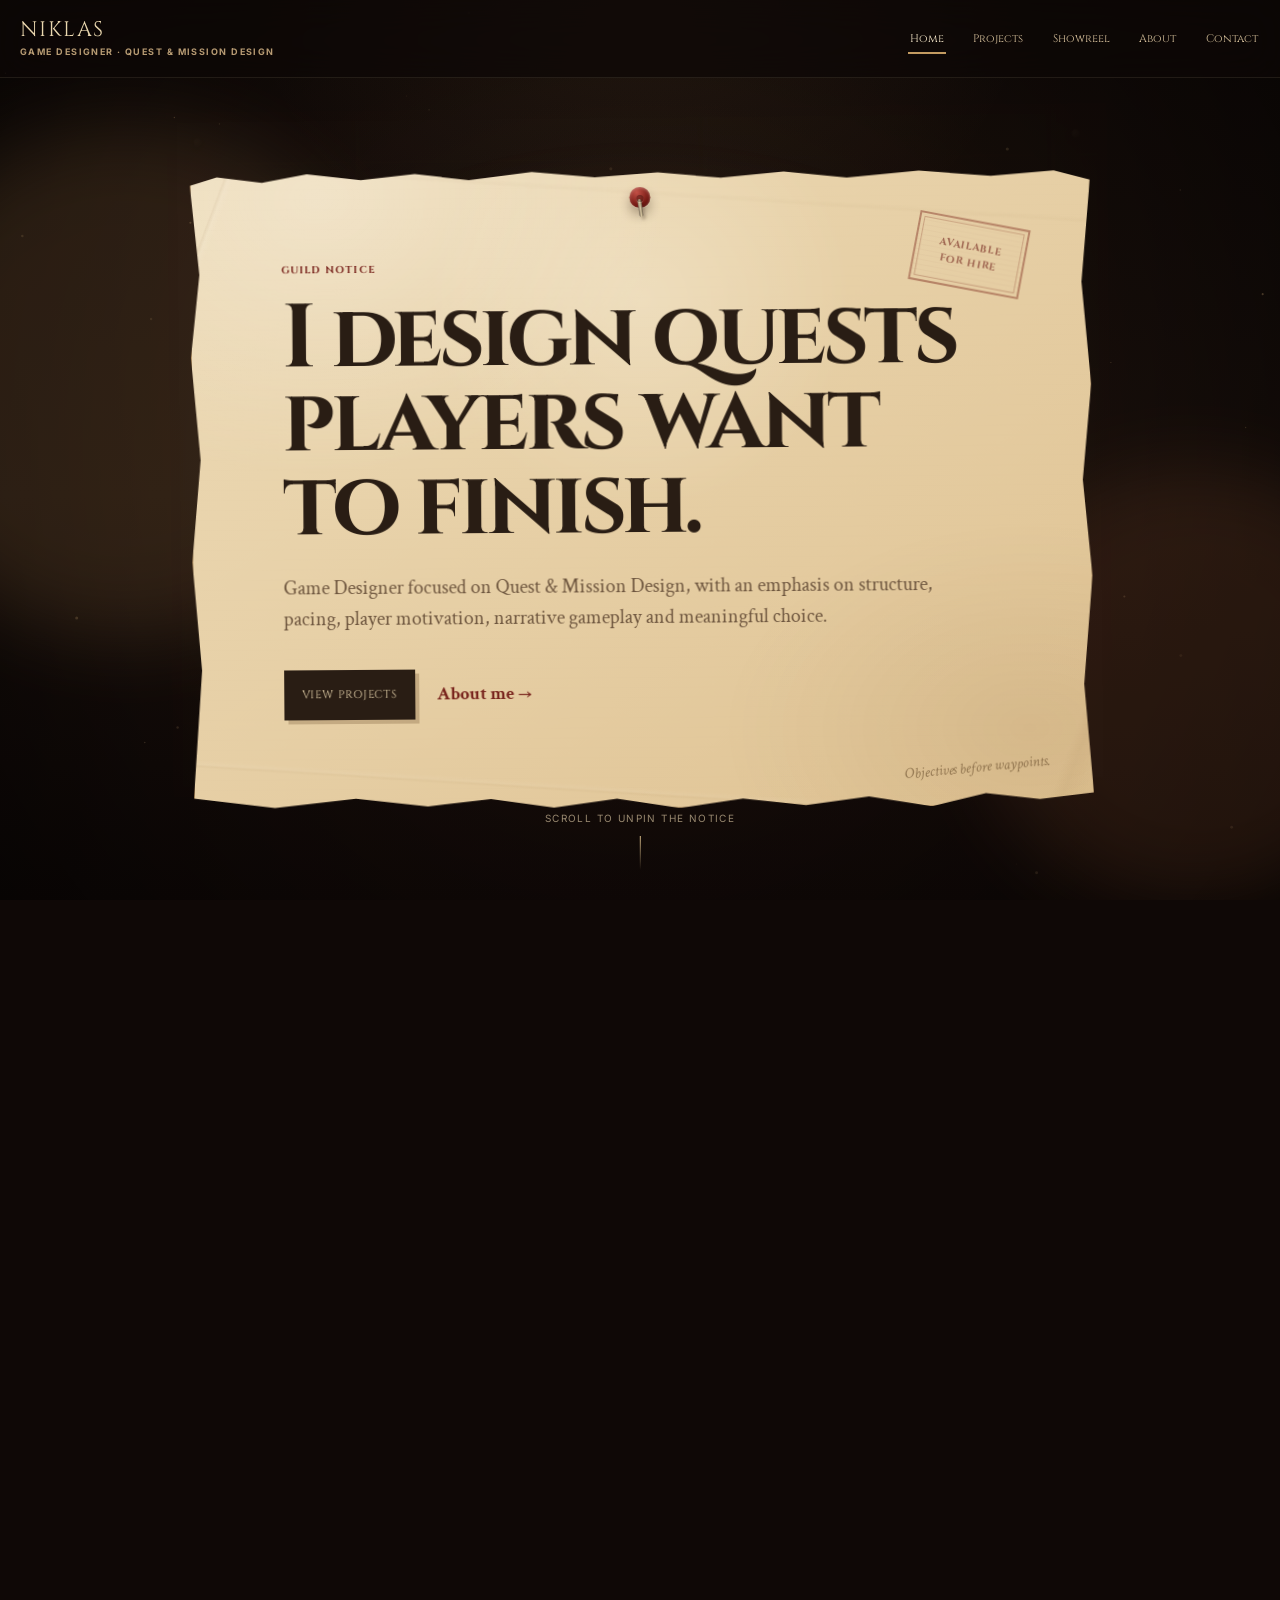
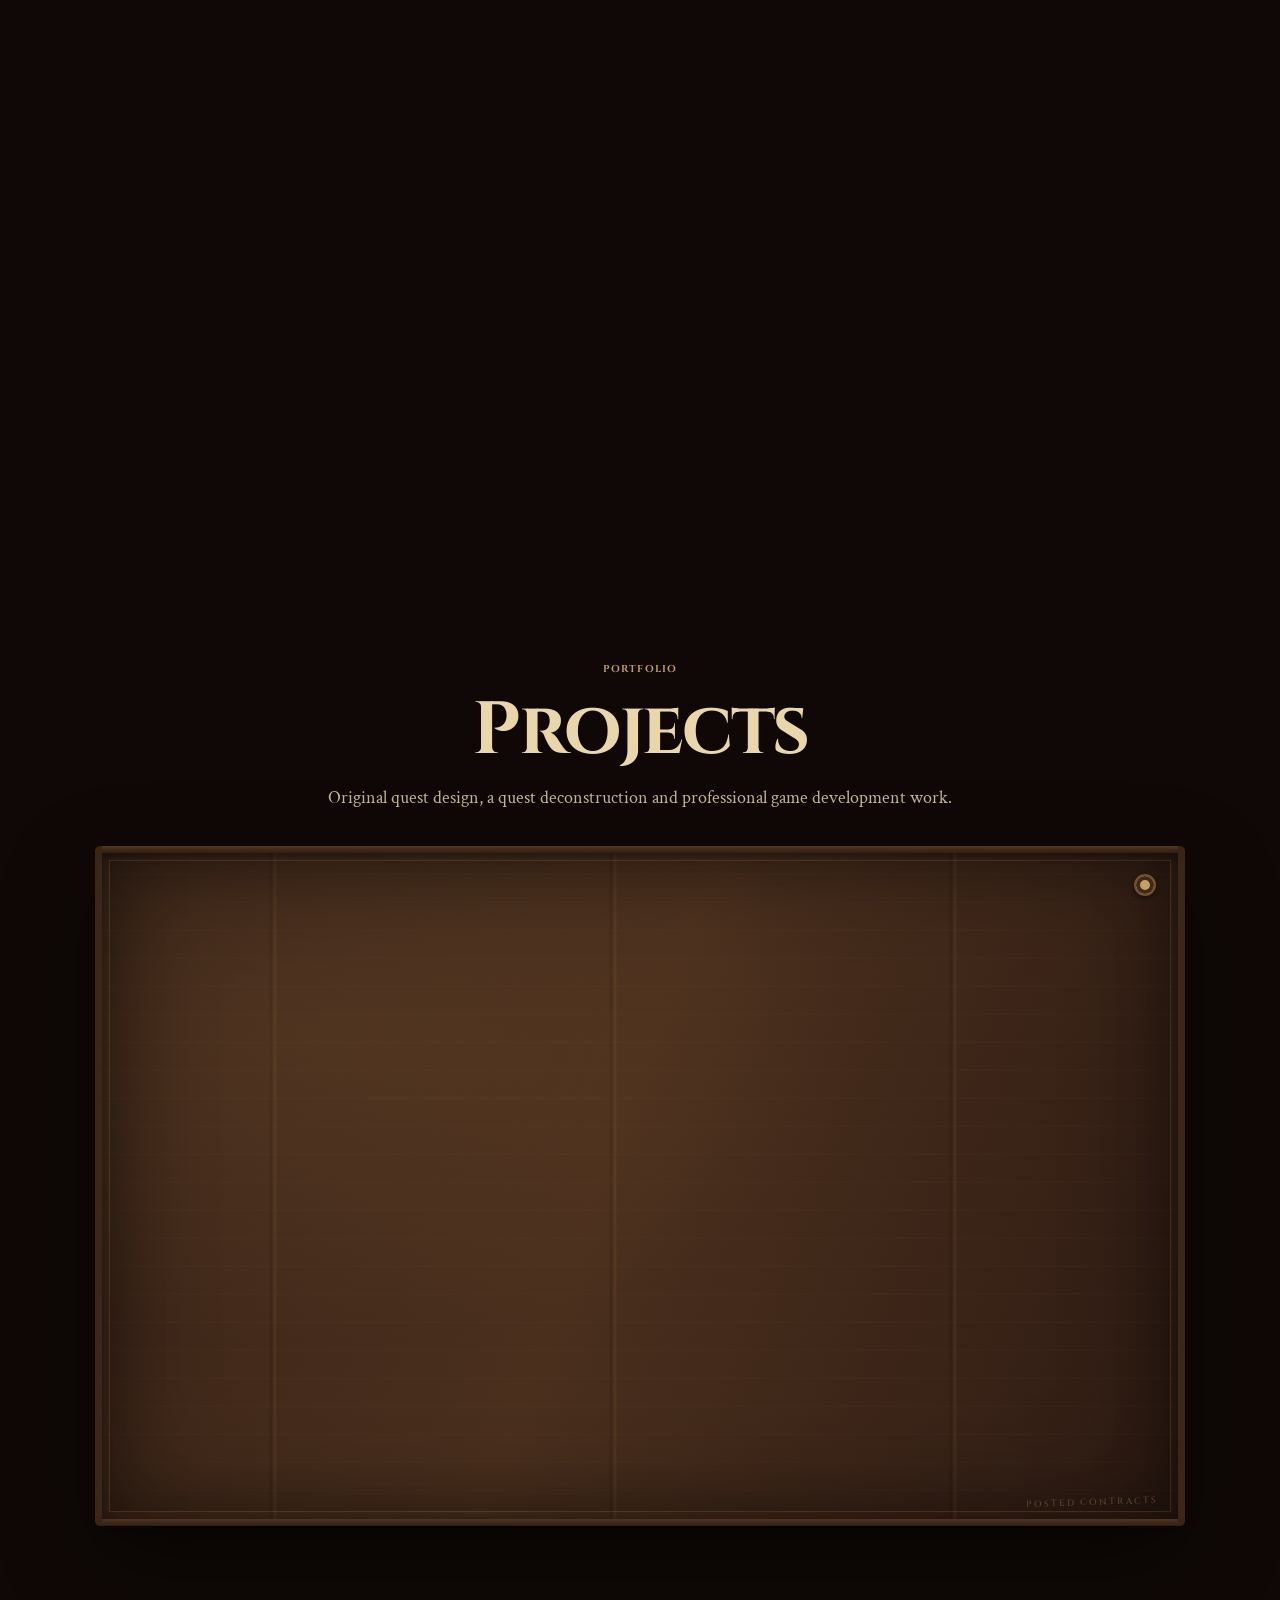
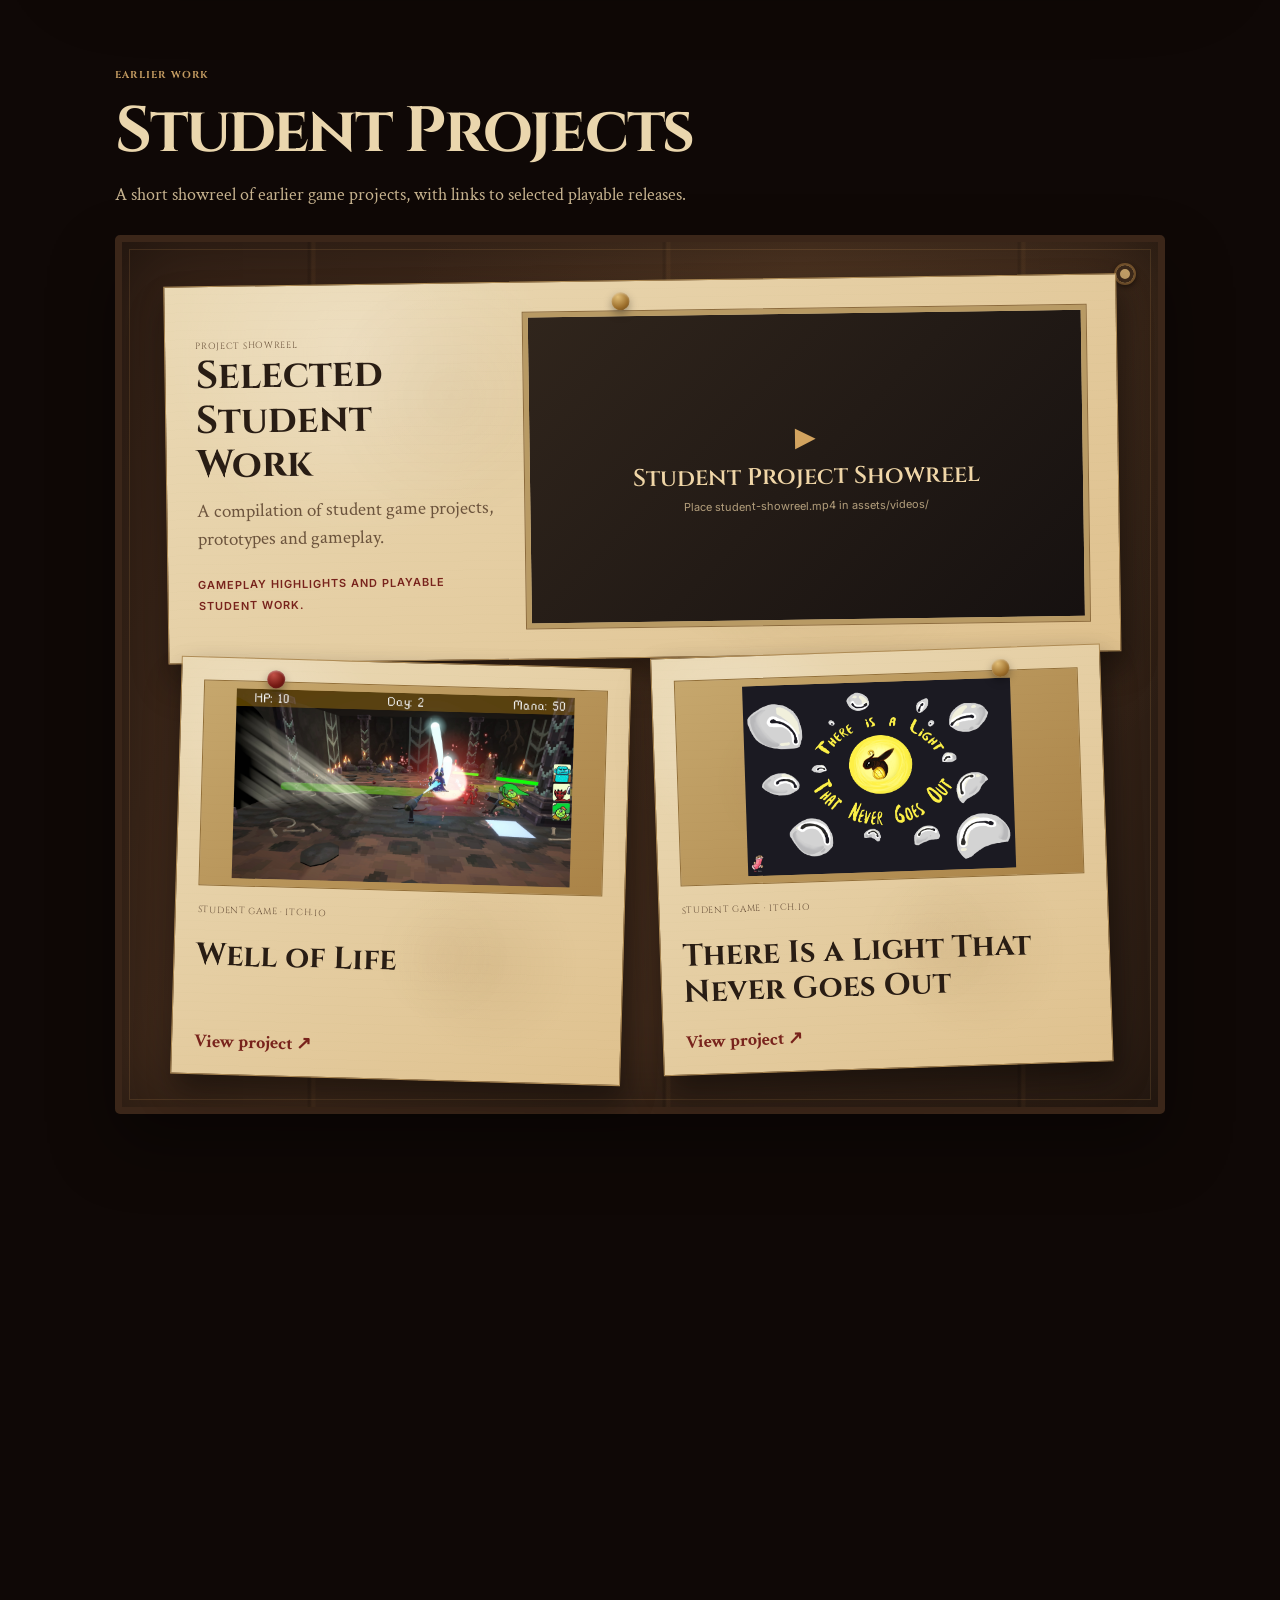
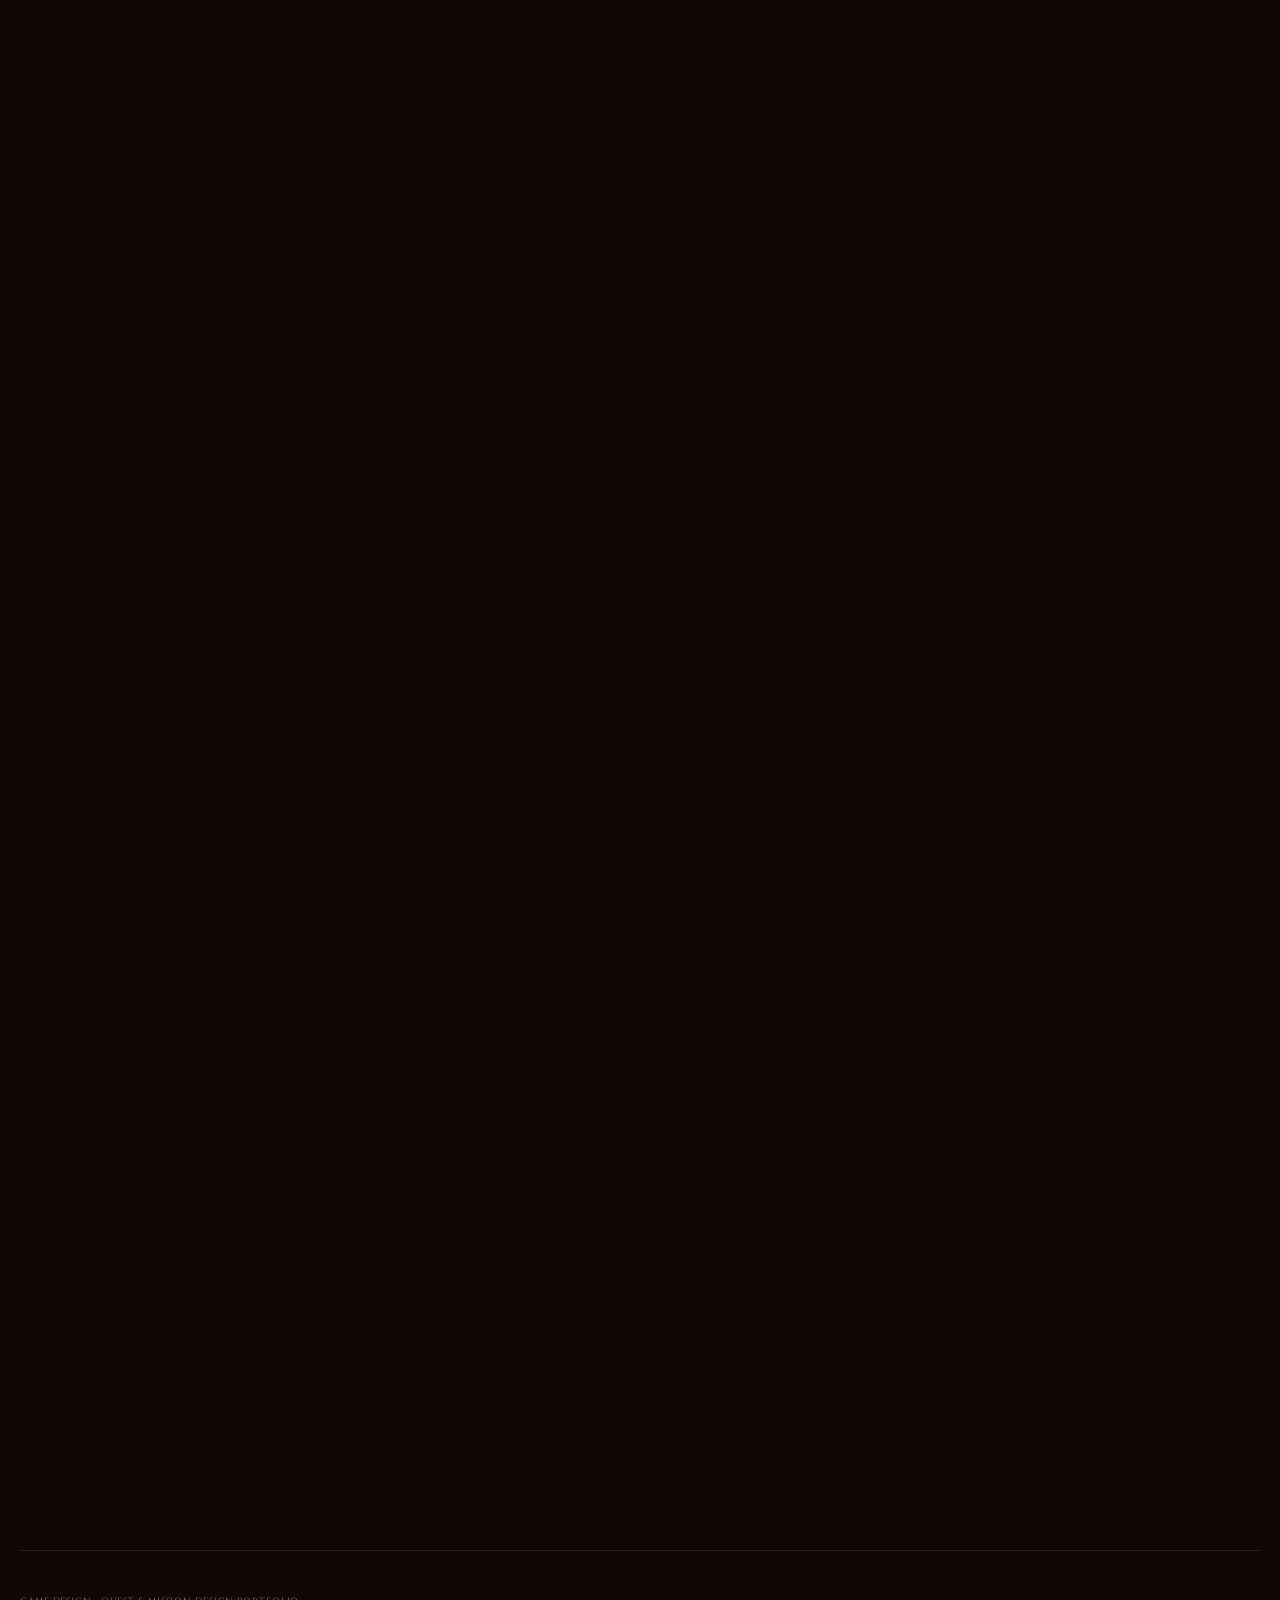
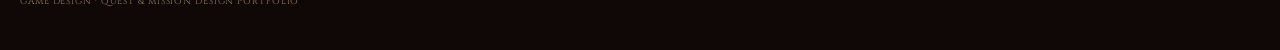
==== commit ea752384: "Bug fixes for none visiable pictures" ====
--- a/index.html
+++ b/index.html
@@ -114,7 +114,7 @@
             <div class="quest-tag-row"><span>02 · Quest Analysis</span><span>Deconstruction</span></div>
             <a class="image-frame project-cover-link" href="case-studies/heroes/" aria-label="Open Cyberpunk 2077 Heroes quest deconstruction">
               <div class="image-placeholder project-media" data-fallback="Add heroes-hero.jpg">
-                <img src="case-studies/heroes/assets/images/heroes-hero.jpg" alt="Screenshot from Cyberpunk 2077 Heroes" loading="lazy" />
+                <img src="case-studies/heroes/assets/images/heroes-hero.jpg" alt="Screenshot from Cyberpunk 2077 Heroes" loading="eager" />
                 <span>Cyberpunk 2077<br>Heroes</span>
               </div>
             </a>
@@ -130,7 +130,7 @@
             <div class="quest-tag-row"><span>03 · Professional Work</span><span>Game Design</span></div>
             <a class="image-frame project-cover-link" href="https://store.steampowered.com/app/4839850/Almos_A_Dream_Painters_Tale/" target="_blank" rel="noopener noreferrer" aria-label="Visit Almos: A Dream Painter's Tale on Steam">
               <div class="image-placeholder project-media" data-fallback="Add almos-cover.jpg">
-                <img src="assets/images/projects/almos/almos-cover.jpg" alt="Almos: A Dream Painter's Tale" loading="lazy" />
+                <img src="assets/images/projects/almos/almos-cover.jpg" alt="Almos: A Dream Painter's Tale" loading="eager" />
                 <span>Almos<br>A Dream Painter's Tale</span>
               </div>
             </a>
@@ -181,7 +181,7 @@
               <span class="pin red" aria-hidden="true"></span>
             <a class="image-frame project-cover-link" href="https://ererbe.itch.io/well-of-life" target="_blank" rel="noopener noreferrer" aria-label="Open Well of Life on itch.io">
               <div class="image-placeholder project-media compact" data-fallback="Add well-of-life-cover.jpg">
-                <img src="assets/images/projects/student-projects/well-of-life-cover.jpg" alt="Well of Life cover" loading="lazy" />
+                <img src="assets/images/projects/student-projects/well-of-life-cover.jpg" alt="Well of Life cover" loading="eager" />
                 <span>Well of Life</span>
               </div>
             </a>
@@ -194,7 +194,7 @@
               <span class="pin brass" aria-hidden="true"></span>
             <a class="image-frame project-cover-link" href="https://usernametojson.itch.io/tialtngo" target="_blank" rel="noopener noreferrer" aria-label="Open There Is a Light That Never Goes Out on itch.io">
               <div class="image-placeholder project-media compact" data-fallback="Add there-is-a-light-cover.jpg">
-                <img src="assets/images/projects/student-projects/there-is-a-light-cover.jpg" alt="There Is a Light That Never Goes Out cover" loading="lazy" />
+                <img src="assets/images/projects/student-projects/there-is-a-light-cover.jpg" alt="There Is a Light That Never Goes Out cover" loading="eager" />
                 <span>There Is a Light<br>That Never Goes Out</span>
               </div>
             </a>
@@ -219,7 +219,7 @@
           <article class="portrait-card parchment reveal-on-scroll" id="portraitCard">
             <span class="pin brass side-pin" aria-hidden="true"></span>
             <div class="portrait-placeholder portrait-media" data-fallback="Add niklas-moeller-portrait.jpg">
-              <img src="assets/images/profile/niklas-moeller-portrait.jpg" alt="Portrait of the portfolio author" loading="lazy" />
+              <img src="assets/images/profile/niklas-moeller-portrait.jpg" alt="Portrait of the portfolio author" loading="eager" />
               <span>Portrait</span>
             </div>
             <p>Game Designer · Quest &amp; Mission Design</p>
--- a/styles.css
+++ b/styles.css
@@ -1192,7 +1192,8 @@
 .project-media img,
 .portrait-media img {
   position: static;
-  display: none;
+  display: block;
+  visibility: hidden;
   width: auto;
   height: auto;
   max-width: 100%;
@@ -1208,7 +1209,7 @@
   background: transparent;
 }
 .project-media.has-image img,
-.portrait-media.has-image img { display: block; }
+.portrait-media.has-image img { visibility: visible; }
 .project-media.has-image > span,
 .portrait-media.has-image > span { display: none; }
 .project-media > span,
